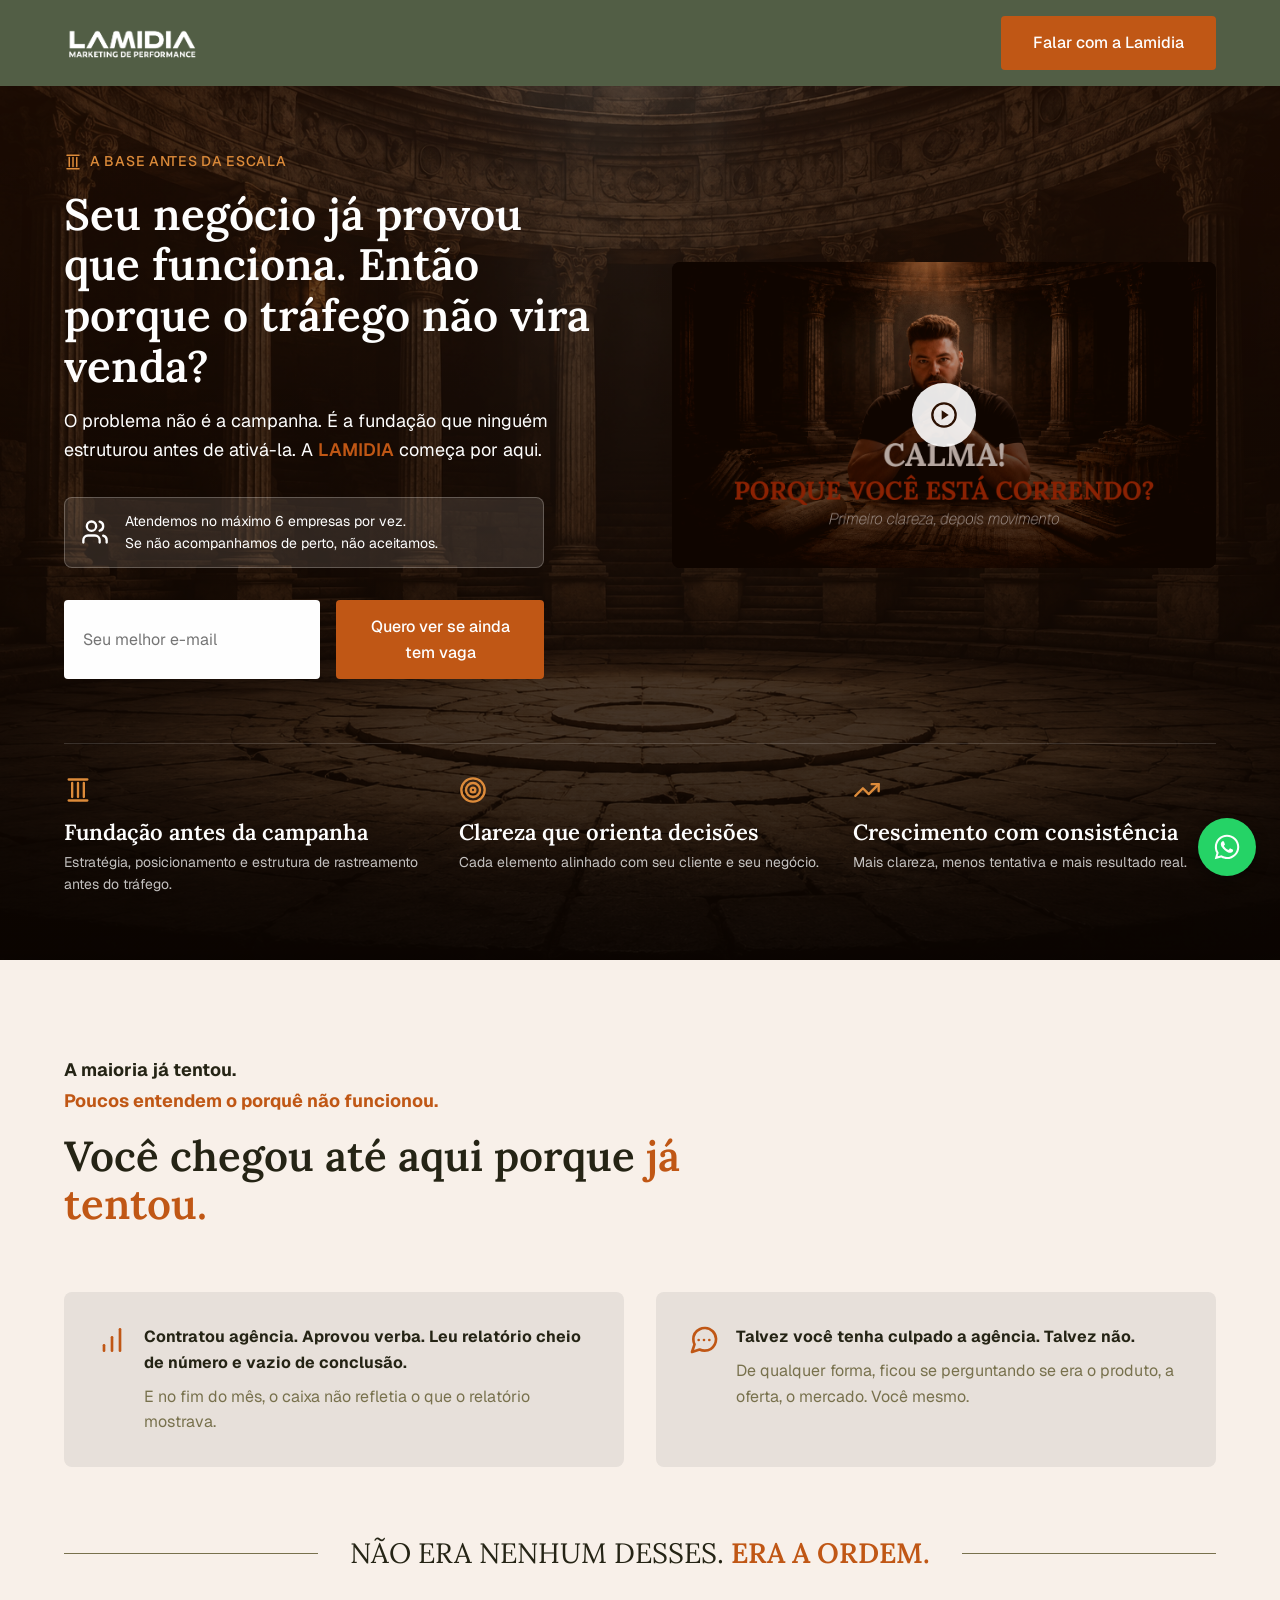
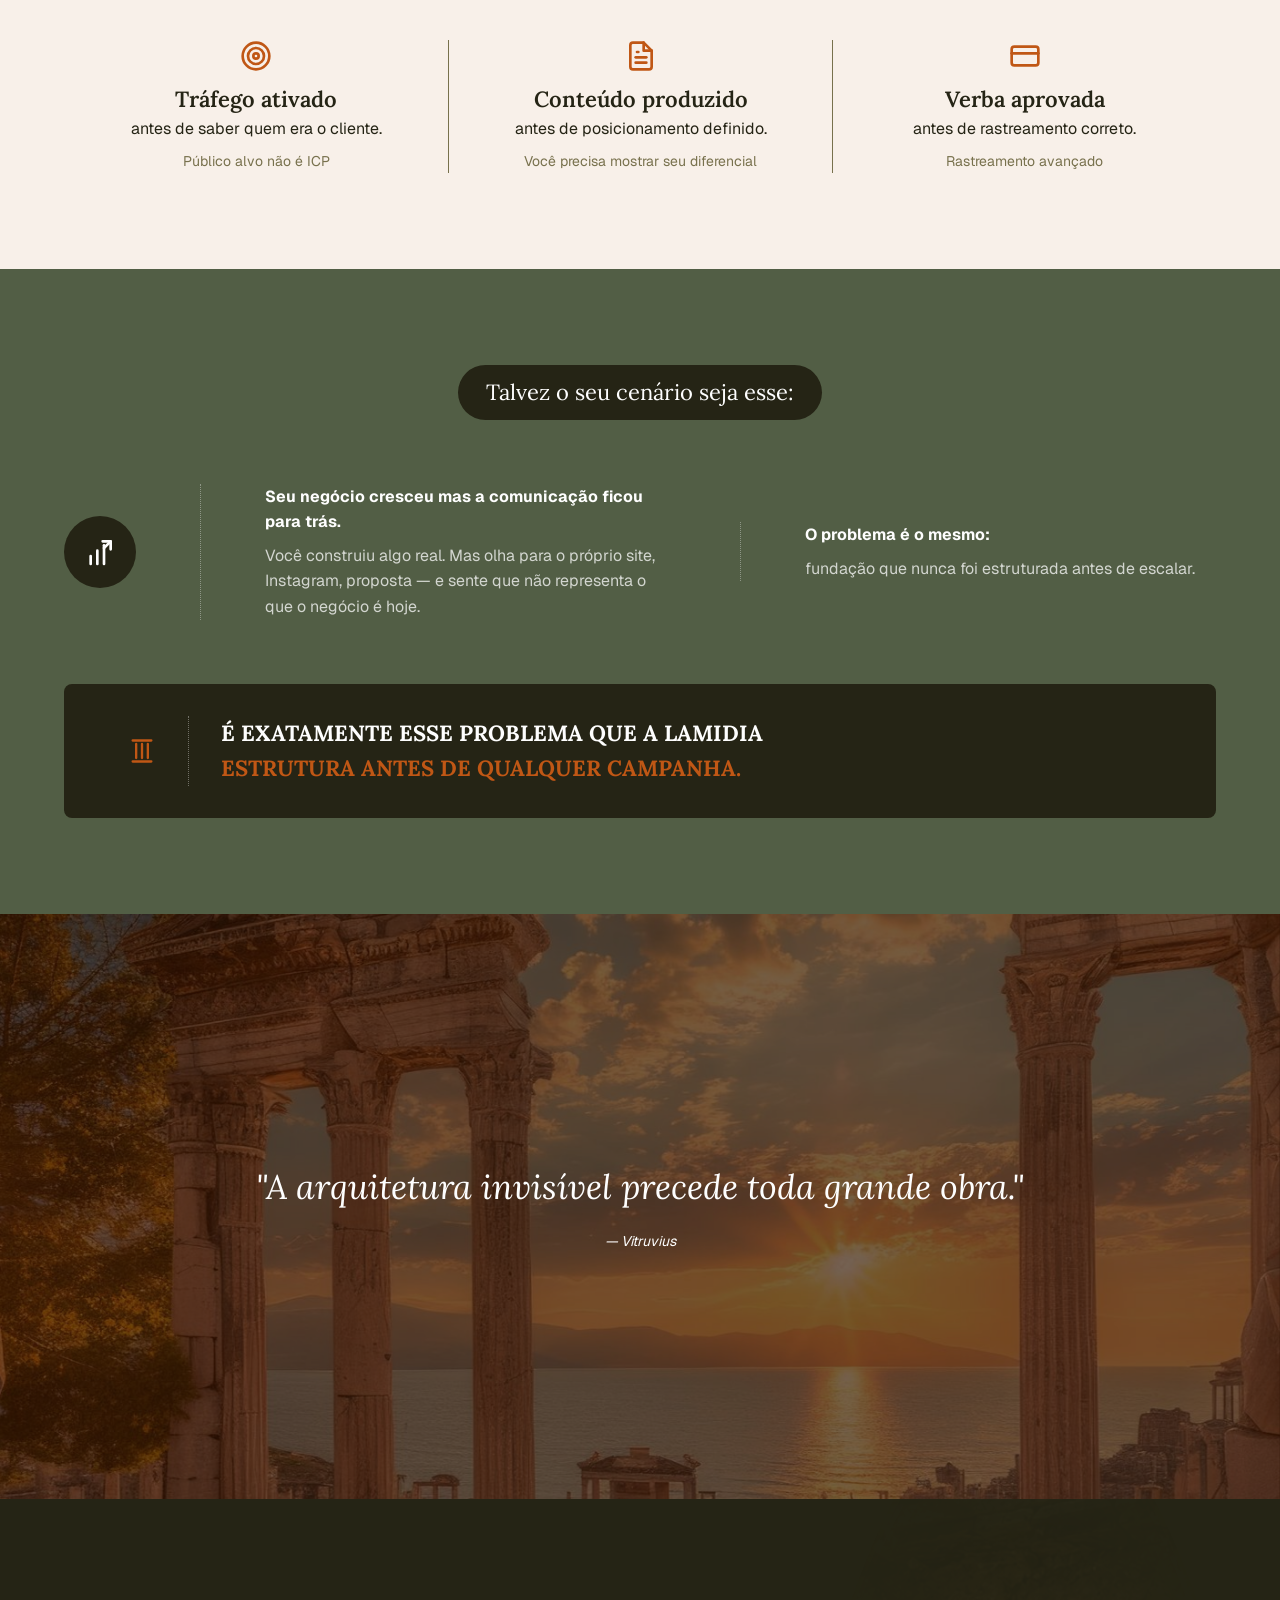
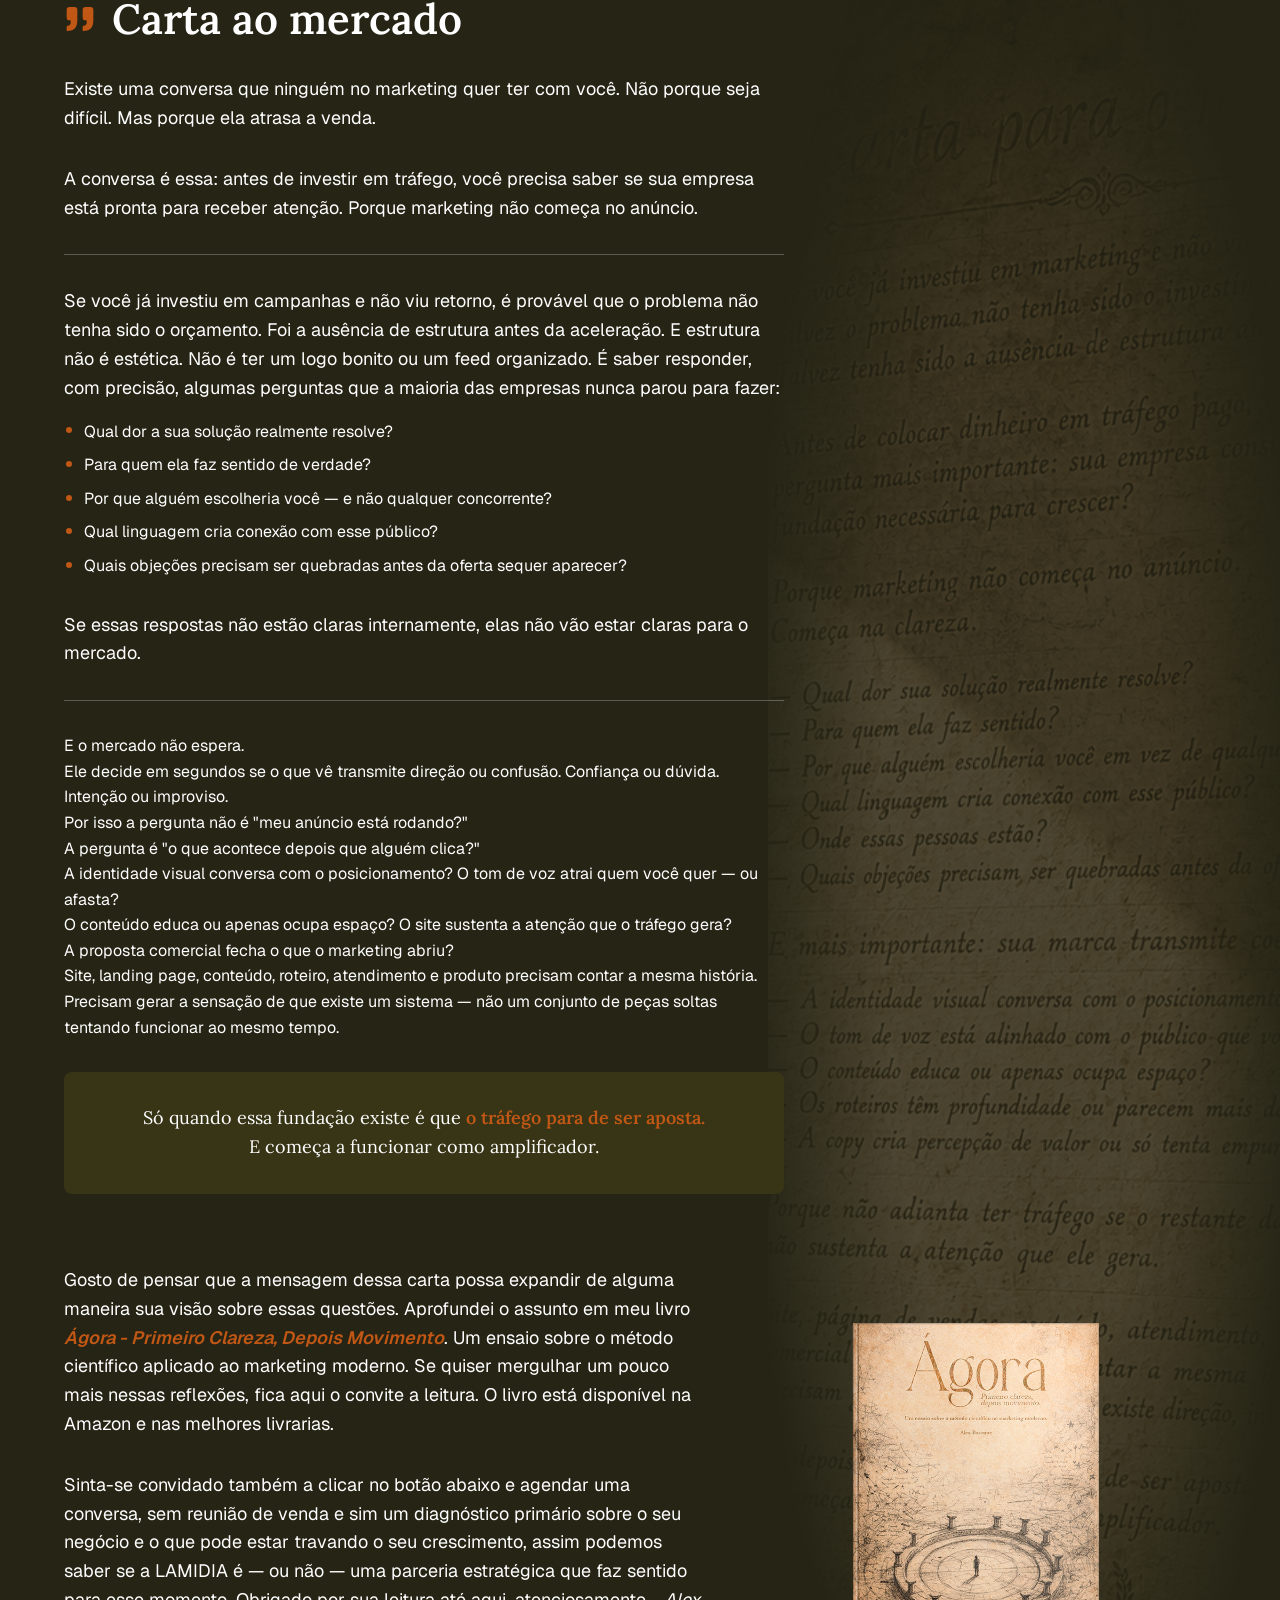
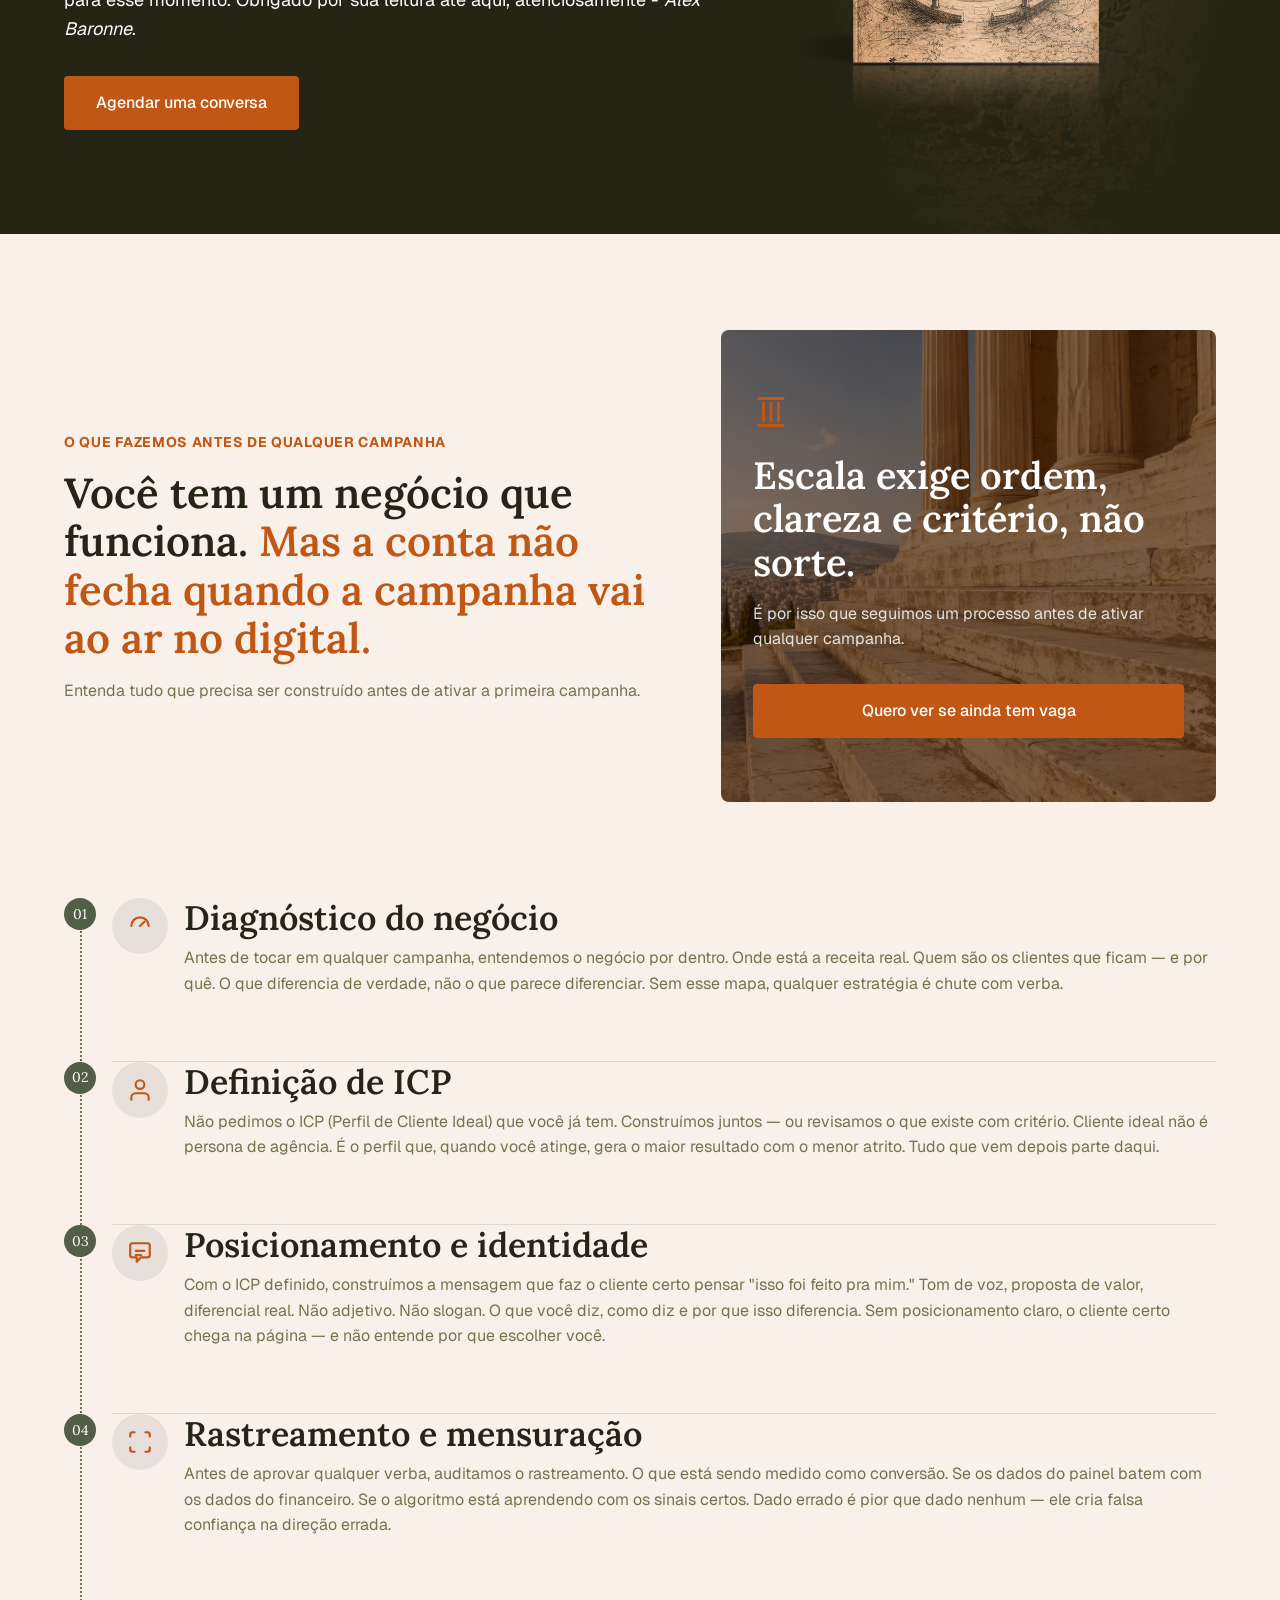
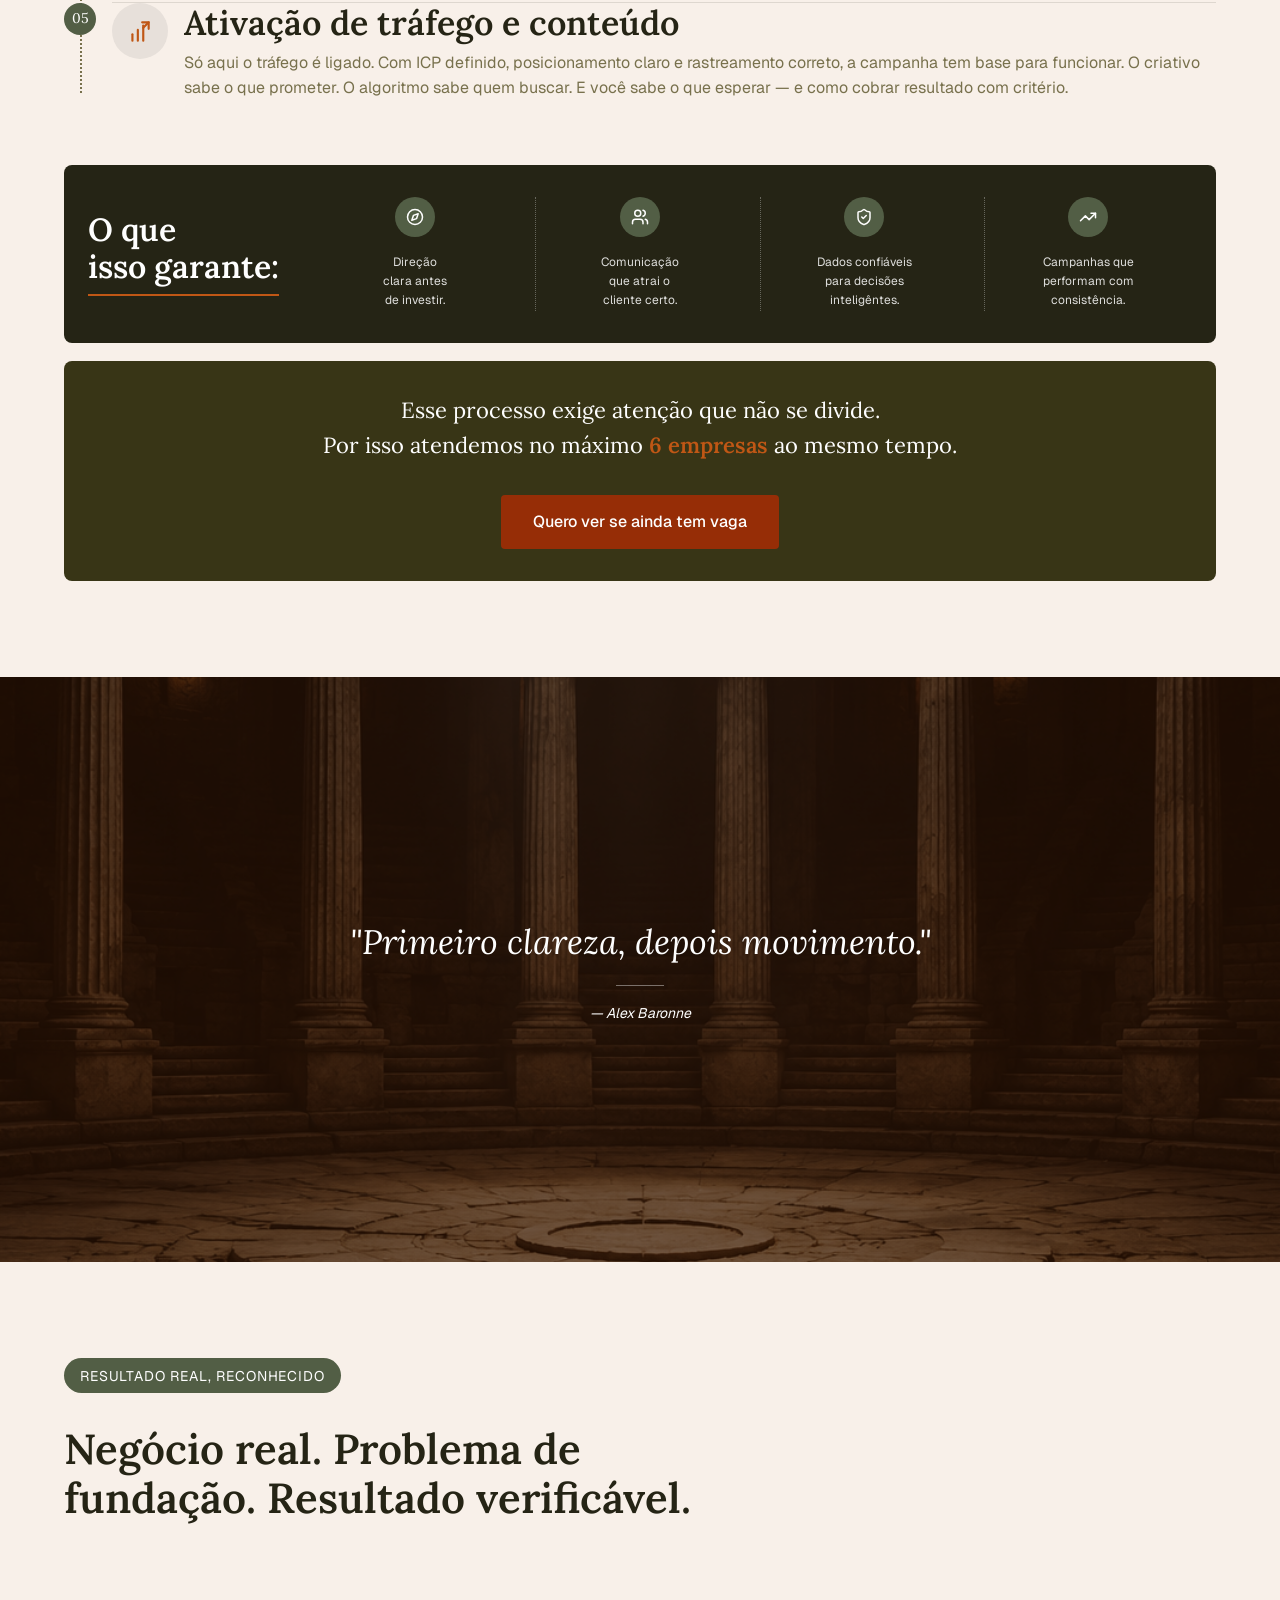
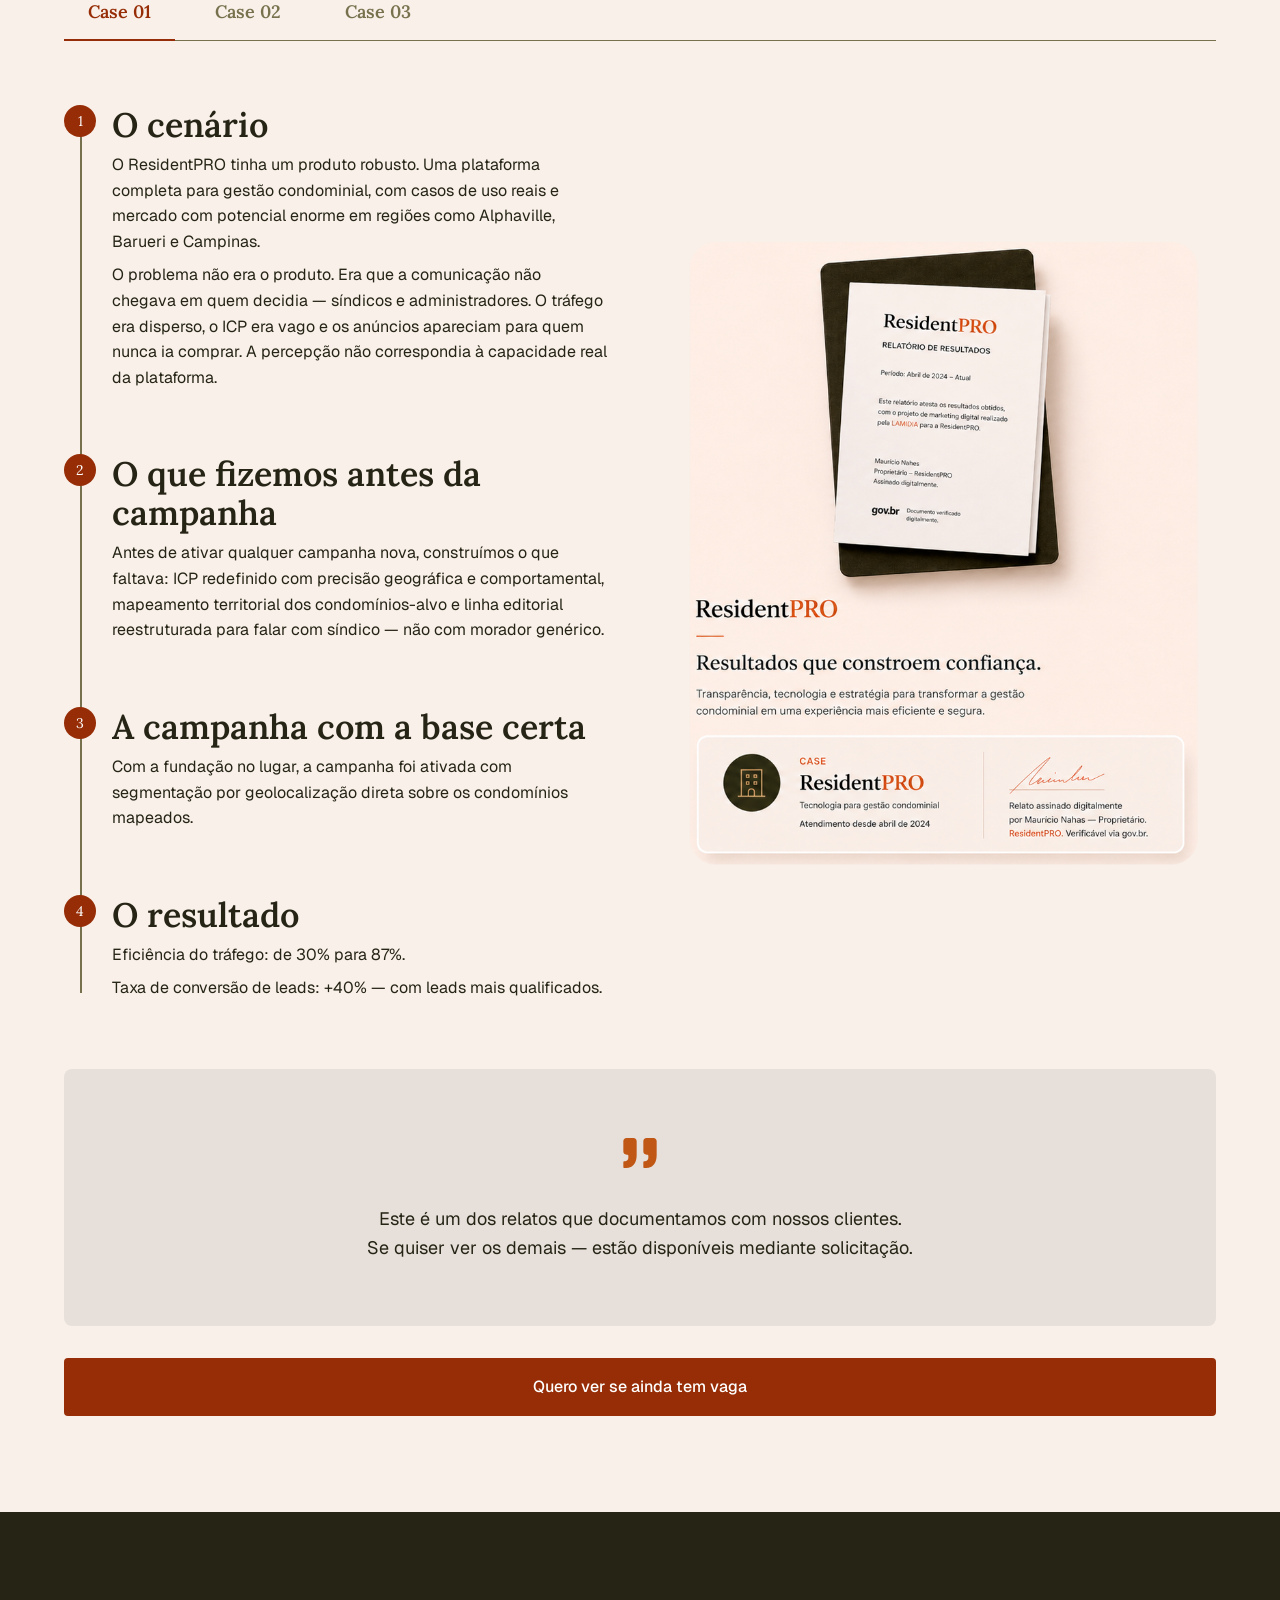
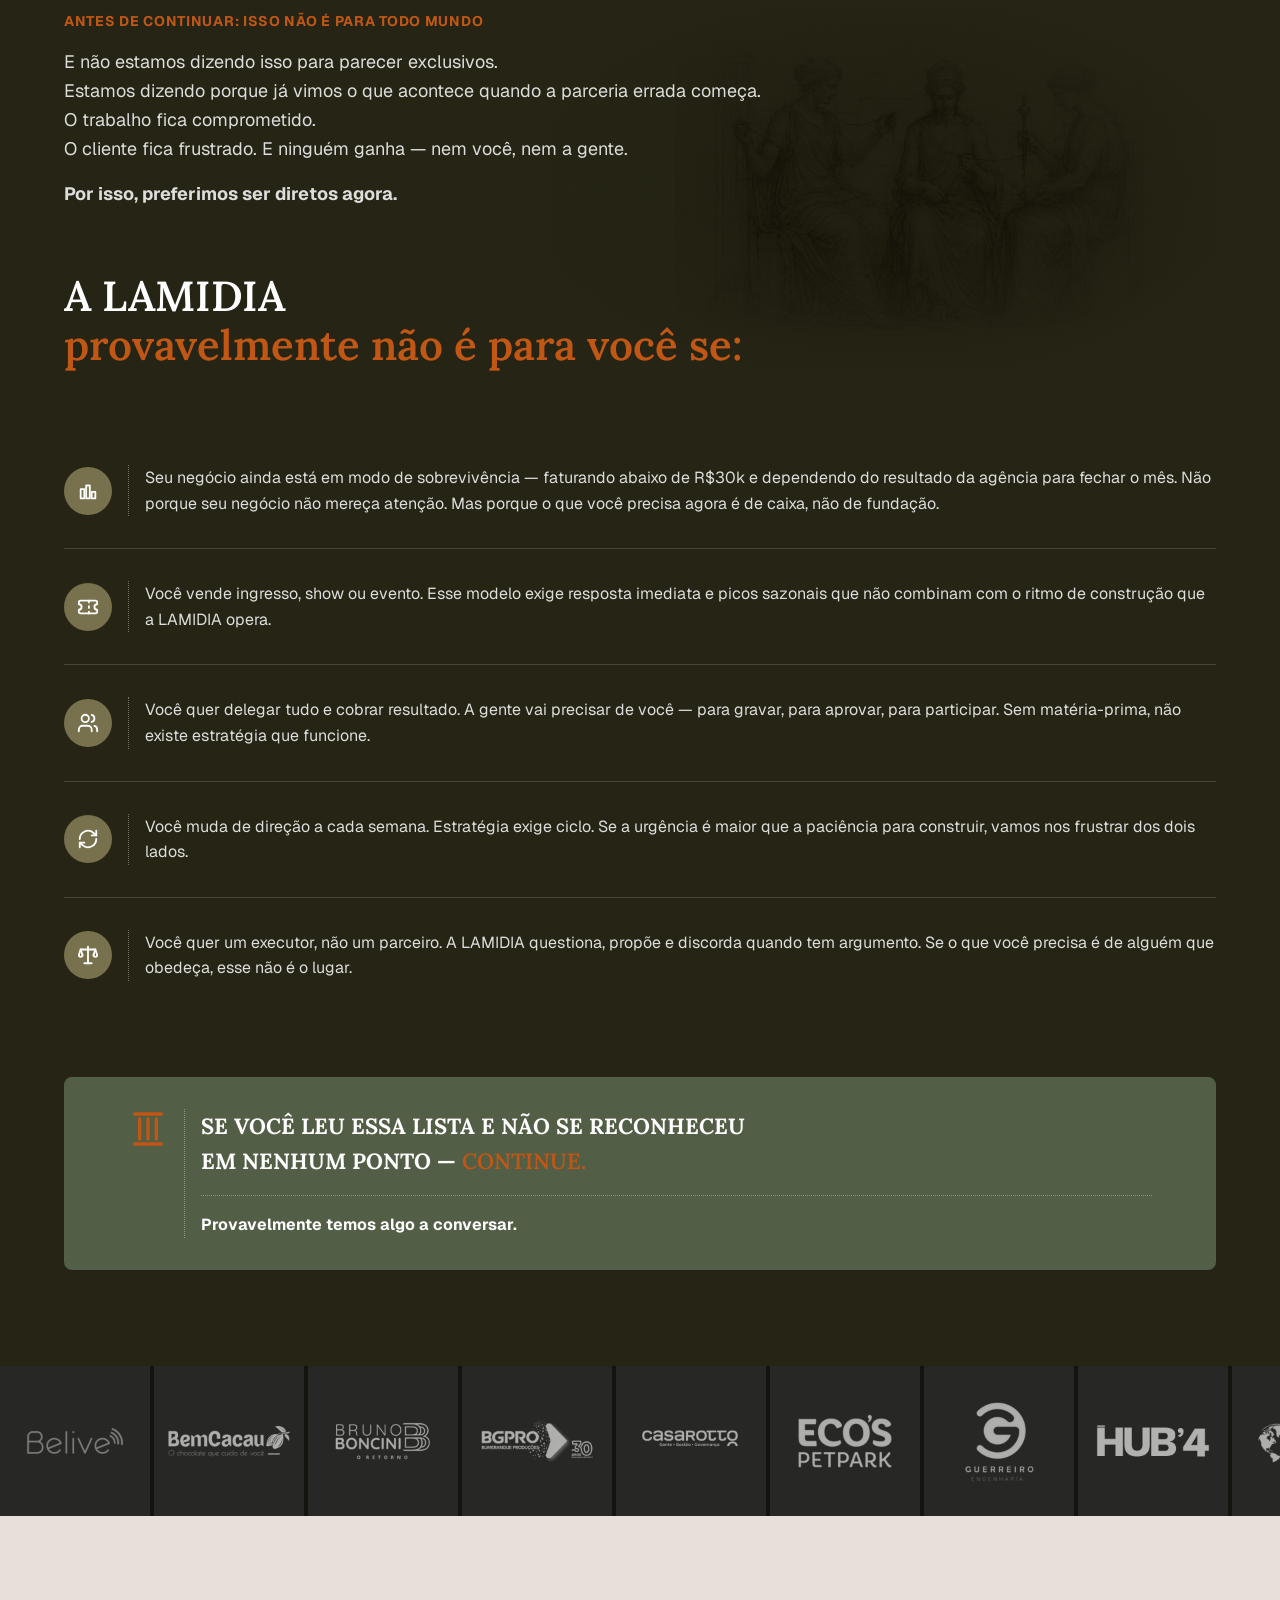
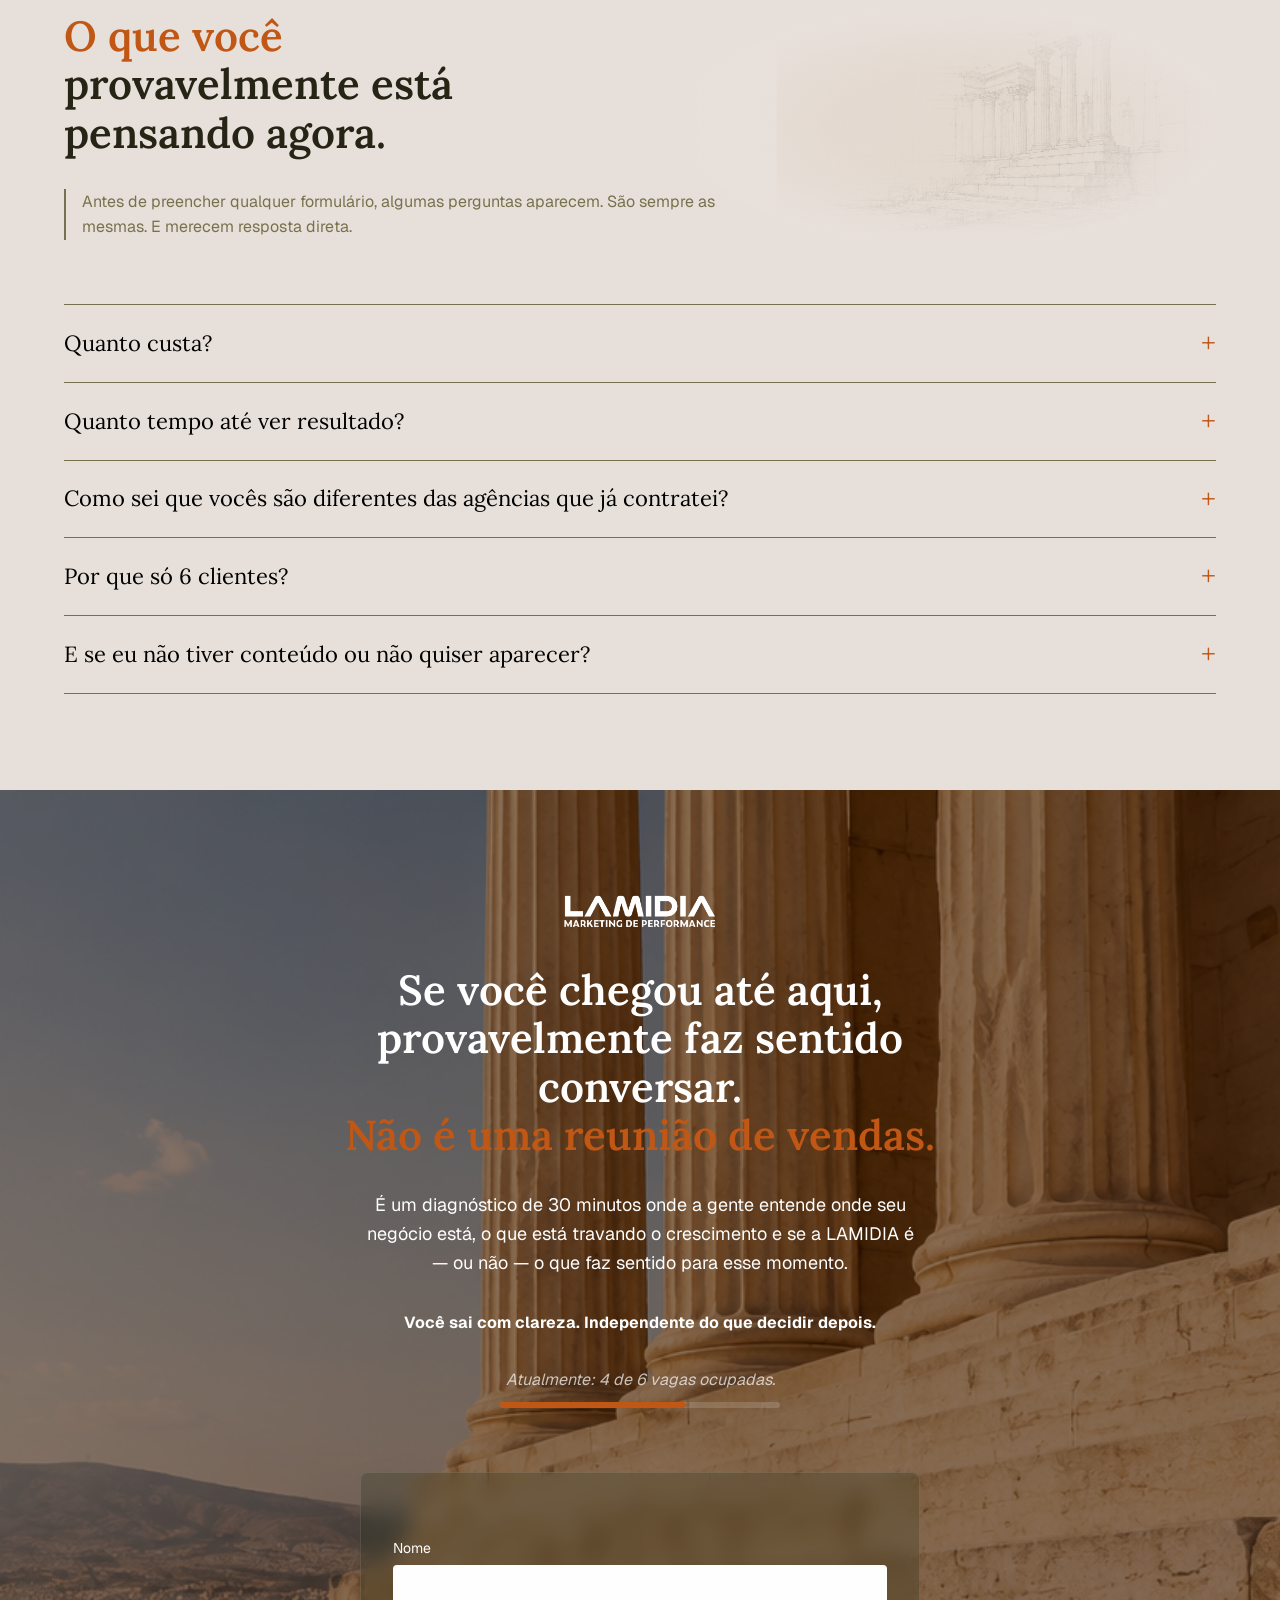
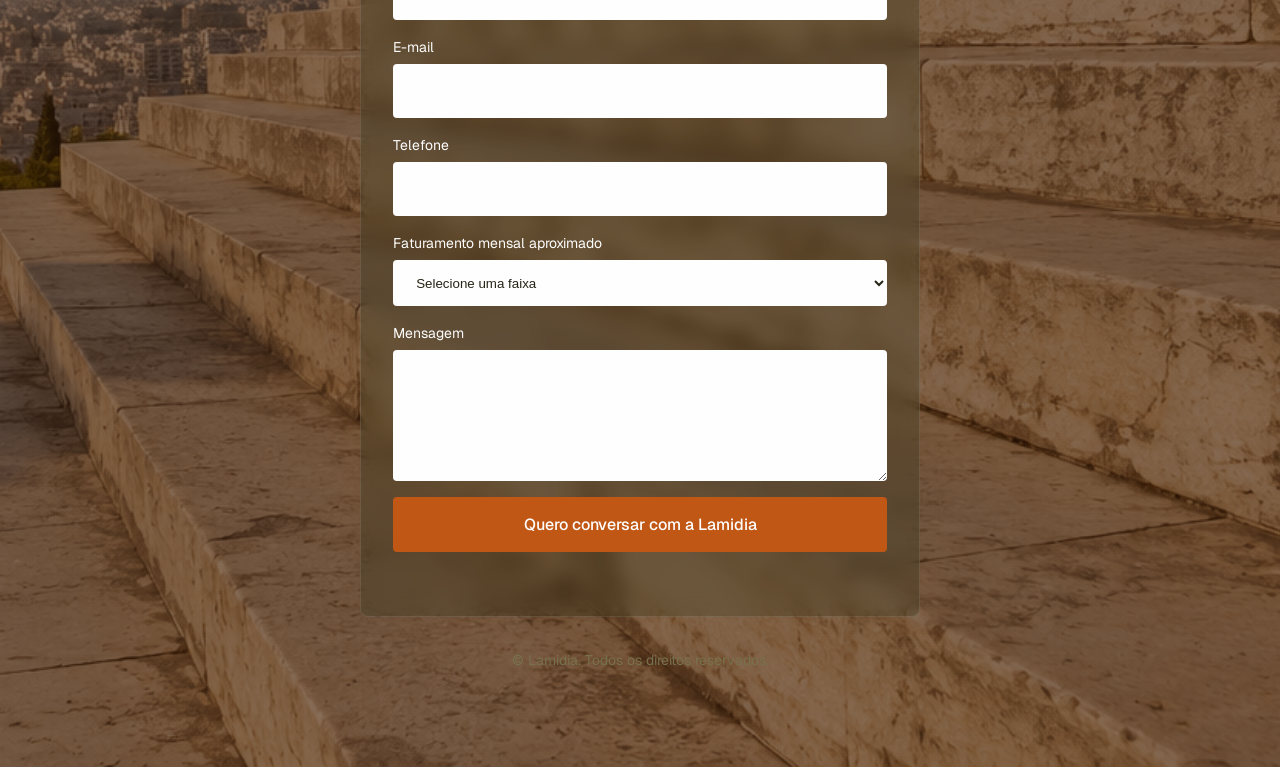
==== index.html @ 79b201eb "Versão inicial da landing page Estratégia LAMIDIA Co-Authored-By: Claude Sonnet 5 <noreply@anthropic" ====
<!doctype html>
<html lang="pt-BR">
<head>
  <meta charset="UTF-8">
  <meta name="viewport" content="width=device-width, initial-scale=1.0">
  <title>Lamidia</title>
  <meta name="description" content="">
  <link rel="preconnect" href="https://fonts.googleapis.com">
  <link rel="preconnect" href="https://fonts.gstatic.com" crossorigin>
  <link href="https://fonts.googleapis.com/css2?family=Lora:ital,wght@0,400;0,500;0,600;0,700;1,400&family=Geist:wght@300;400;500&display=swap" rel="stylesheet">
  <link rel="stylesheet" href="style.css?v=2026-07-08-1">
</head>
<body>

  <header class="site-header">
    <div class="container site-header__inner">
      <a href="#" class="site-header__logo">
        <img src="assets/img/Logotipo_lamidia/logo-lamidia-branco.png" alt="Lamidia">
      </a>
      <a href="#contato" class="btn btn--cta">Falar com a Lamidia</a>
    </div>
  </header>

  <main>

    <!-- 1. Hero -->
    <section id="hero" class="section hero">
      <div class="container">

        <div class="hero__grid">

          <div class="hero__content">
            <span class="hero__eyebrow">
              <svg class="icon" viewBox="0 0 24 24" fill="none" stroke="currentColor" stroke-width="2" stroke-linecap="round" stroke-linejoin="round" aria-hidden="true">
                <line x1="4" y1="3" x2="20" y2="3"/>
                <line x1="4" y1="21" x2="20" y2="21"/>
                <line x1="7" y1="6" x2="7" y2="18"/>
                <line x1="12" y1="6" x2="12" y2="18"/>
                <line x1="17" y1="6" x2="17" y2="18"/>
              </svg>
              A base antes da escala
            </span>

            <h1 class="hero__headline">Seu negócio já provou que funciona. Então porque o tráfego não vira venda?</h1>

            <p class="hero__lead p1">O problema não é a campanha. É a fundação que ninguém estruturou antes de ativá-la. A <span class="text-accent">LAMIDIA</span> começa por aqui.</p>

            <div class="hero__scarcity">
              <svg class="icon" viewBox="0 0 24 24" fill="none" stroke="currentColor" stroke-width="2" stroke-linecap="round" stroke-linejoin="round" aria-hidden="true">
                <path d="M16 21v-2a4 4 0 0 0-4-4H6a4 4 0 0 0-4 4v2"/>
                <circle cx="9" cy="7" r="4"/>
                <path d="M22 21v-2a4 4 0 0 0-3-3.87"/>
                <path d="M16 3.13a4 4 0 0 1 0 7.75"/>
              </svg>
              <p class="p3">
                Atendemos no máximo 6 empresas por vez.<br>
                Se não acompanhamos de perto, não aceitamos.
              </p>
            </div>

            <form class="hero__form" action="#" method="post">
              <!-- TODO: destino do formulário a definir -->
              <input type="email" class="hero__input" placeholder="Seu melhor e-mail" required>
              <button type="submit" class="btn btn--cta">Quero ver se ainda tem vaga</button>
            </form>
          </div>

          <div class="hero__media">
            <div class="hero__video">
              <!-- TODO: substituir por embed real (YouTube/Vimeo/mp4) quando o vídeo estiver disponível -->
              <img src="assets/img/thumb-calma-youtube.png" alt="Calma!" class="hero__video-thumb">
              <span class="hero__video-overlay"></span>
              <button class="hero__video-play" type="button" aria-label="Reproduzir vídeo">
                <svg viewBox="0 0 24 24" fill="none" stroke="currentColor" stroke-width="2" stroke-linecap="round" stroke-linejoin="round" aria-hidden="true">
                  <circle cx="12" cy="12" r="10"/>
                  <polygon points="10 8 16 12 10 16 10 8" fill="currentColor" stroke="none"/>
                </svg>
              </button>
            </div>
          </div>

        </div>

        <div class="hero__features">
          <div class="hero__feature">
            <svg class="icon" viewBox="0 0 24 24" fill="none" stroke="currentColor" stroke-width="2" stroke-linecap="round" stroke-linejoin="round" aria-hidden="true">
              <line x1="4" y1="3" x2="20" y2="3"/>
              <line x1="4" y1="21" x2="20" y2="21"/>
              <line x1="7" y1="6" x2="7" y2="18"/>
              <line x1="12" y1="6" x2="12" y2="18"/>
              <line x1="17" y1="6" x2="17" y2="18"/>
            </svg>
            <h6>Fundação antes da campanha</h6>
            <p class="p3">Estratégia, posicionamento e estrutura de rastreamento antes do tráfego.</p>
          </div>
          <div class="hero__feature">
            <svg class="icon" viewBox="0 0 24 24" fill="none" stroke="currentColor" stroke-width="2" stroke-linecap="round" stroke-linejoin="round" aria-hidden="true">
              <circle cx="12" cy="12" r="10"/>
              <circle cx="12" cy="12" r="6"/>
              <circle cx="12" cy="12" r="2"/>
            </svg>
            <h6>Clareza que orienta decisões</h6>
            <p class="p3">Cada elemento alinhado com seu cliente e seu negócio.</p>
          </div>
          <div class="hero__feature">
            <svg class="icon" viewBox="0 0 24 24" fill="none" stroke="currentColor" stroke-width="2" stroke-linecap="round" stroke-linejoin="round" aria-hidden="true">
              <polyline points="22 7 13.5 15.5 8.5 10.5 2 17"/>
              <polyline points="16 7 22 7 22 13"/>
            </svg>
            <h6>Crescimento com consistência</h6>
            <p class="p3">Mais clareza, menos tentativa e mais resultado real.</p>
          </div>
        </div>

      </div>
    </section>

    <!-- 2. Diagnóstico -->
    <section id="diagnostico" class="section diagnostico">
      <div class="container">

        <div class="diagnostico__eyebrow">
          <span class="diagnostico__eyebrow-line diagnostico__eyebrow-line--dark">A maioria já tentou.</span>
          <span class="diagnostico__eyebrow-line diagnostico__eyebrow-line--accent">Poucos entendem o porquê não funcionou.</span>
        </div>

        <h2 class="diagnostico__headline">Você chegou até aqui porque <span class="text-accent">já tentou.</span></h2>

        <div class="diagnostico__cards">
          <div class="diagnostico__card">
            <svg class="icon diagnostico__card-icon" viewBox="0 0 24 24" fill="none" stroke="currentColor" stroke-width="2" stroke-linecap="round" stroke-linejoin="round" aria-hidden="true">
              <line x1="6" y1="20" x2="6" y2="16"/>
              <line x1="12" y1="20" x2="12" y2="10"/>
              <line x1="18" y1="20" x2="18" y2="4"/>
            </svg>
            <div>
              <p class="diagnostico__card-title">Contratou agência. Aprovou verba. Leu relatório cheio de número e vazio de conclusão.</p>
              <p class="diagnostico__card-text">E no fim do mês, o caixa não refletia o que o relatório mostrava.</p>
            </div>
          </div>

          <div class="diagnostico__card">
            <svg class="icon diagnostico__card-icon" viewBox="0 0 24 24" fill="none" stroke="currentColor" stroke-width="2" stroke-linecap="round" stroke-linejoin="round" aria-hidden="true">
              <path d="M21 11.5a8.38 8.38 0 0 1-.9 3.8 8.5 8.5 0 0 1-7.6 4.7 8.38 8.38 0 0 1-3.8-.9L3 21l1.9-5.7a8.38 8.38 0 0 1-.9-3.8 8.5 8.5 0 0 1 4.7-7.6 8.38 8.38 0 0 1 3.8-.9h.5a8.48 8.48 0 0 1 8 8v.5z"/>
              <circle cx="8" cy="12" r="1" fill="currentColor" stroke="none"/>
              <circle cx="12" cy="12" r="1" fill="currentColor" stroke="none"/>
              <circle cx="16" cy="12" r="1" fill="currentColor" stroke="none"/>
            </svg>
            <div>
              <p class="diagnostico__card-title">Talvez você tenha culpado a agência. Talvez não.</p>
              <p class="diagnostico__card-text">De qualquer forma, ficou se perguntando se era o produto, a oferta, o mercado. Você mesmo.</p>
            </div>
          </div>
        </div>

        <div class="diagnostico__highlight">
          <span class="diagnostico__highlight-line"></span>
          <p class="diagnostico__highlight-text">
            <span>NÃO ERA NENHUM DESSES.</span>
            <span class="text-accent">ERA A ORDEM.</span>
          </p>
          <span class="diagnostico__highlight-line"></span>
        </div>

        <div class="diagnostico__features">
          <div class="diagnostico__feature">
            <svg class="icon" viewBox="0 0 24 24" fill="none" stroke="currentColor" stroke-width="2" stroke-linecap="round" stroke-linejoin="round" aria-hidden="true">
              <circle cx="12" cy="12" r="10"/>
              <circle cx="12" cy="12" r="6"/>
              <circle cx="12" cy="12" r="2"/>
            </svg>
            <h6>Tráfego ativado</h6>
            <p>antes de saber quem era o cliente.</p>
            <span class="diagnostico__feature-sub">Público alvo não é ICP</span>
          </div>
          <div class="diagnostico__feature">
            <svg class="icon" viewBox="0 0 24 24" fill="none" stroke="currentColor" stroke-width="2" stroke-linecap="round" stroke-linejoin="round" aria-hidden="true">
              <path d="M14 2H6a2 2 0 0 0-2 2v16a2 2 0 0 0 2 2h12a2 2 0 0 0 2-2V8z"/>
              <polyline points="14 2 14 8 20 8"/>
              <line x1="8" y1="13" x2="16" y2="13"/>
              <line x1="8" y1="17" x2="16" y2="17"/>
              <line x1="10" y1="9" x2="9" y2="9"/>
            </svg>
            <h6>Conteúdo produzido</h6>
            <p>antes de posicionamento definido.</p>
            <span class="diagnostico__feature-sub">Você precisa mostrar seu diferencial</span>
          </div>
          <div class="diagnostico__feature">
            <svg class="icon" viewBox="0 0 24 24" fill="none" stroke="currentColor" stroke-width="2" stroke-linecap="round" stroke-linejoin="round" aria-hidden="true">
              <rect x="2" y="5" width="20" height="14" rx="2"/>
              <line x1="2" y1="10" x2="22" y2="10"/>
            </svg>
            <h6>Verba aprovada</h6>
            <p>antes de rastreamento correto.</p>
            <span class="diagnostico__feature-sub">Rastreamento avançado</span>
          </div>
        </div>

      </div>
    </section>

    <!-- 3. Transição -->
    <section id="transicao" class="section transicao">
      <div class="container">

        <div class="transicao__badge">
          <p>Talvez o seu cenário seja esse:</p>
        </div>

        <div class="transicao__grid">
          <div class="transicao__icon">
            <svg class="icon" viewBox="0 0 24 24" fill="none" stroke="currentColor" stroke-width="2" stroke-linecap="round" stroke-linejoin="round" aria-hidden="true">
              <line x1="5" y1="21" x2="5" y2="15"/>
              <line x1="10" y1="21" x2="10" y2="11"/>
              <line x1="15" y1="21" x2="15" y2="7"/>
              <polyline points="14 4 20 4 20 10"/>
              <line x1="20" y1="4" x2="15" y2="9"/>
            </svg>
          </div>

          <div class="transicao__col">
            <p class="transicao__col-title">Seu negócio cresceu mas a comunicação ficou para trás.</p>
            <p class="transicao__col-text">Você construiu algo real. Mas olha para o próprio site, Instagram, proposta — e sente que não representa o que o negócio é hoje.</p>
          </div>

          <div class="transicao__col">
            <p class="transicao__col-title">O problema é o mesmo:</p>
            <p class="transicao__col-text">fundação que nunca foi estruturada antes de escalar.</p>
          </div>
        </div>

        <div class="transicao__banner">
          <svg class="icon transicao__banner-icon" viewBox="0 0 24 24" fill="none" stroke="currentColor" stroke-width="2" stroke-linecap="round" stroke-linejoin="round" aria-hidden="true">
            <line x1="4" y1="3" x2="20" y2="3"/>
            <line x1="4" y1="21" x2="20" y2="21"/>
            <line x1="7" y1="6" x2="7" y2="18"/>
            <line x1="12" y1="6" x2="12" y2="18"/>
            <line x1="17" y1="6" x2="17" y2="18"/>
          </svg>
          <span class="transicao__banner-divider"></span>
          <p class="transicao__banner-text">
            <span>É EXATAMENTE ESSE PROBLEMA QUE A LAMIDIA</span>
            <span class="text-accent">ESTRUTURA ANTES DE QUALQUER CAMPANHA.</span>
          </p>
        </div>

      </div>
    </section>

    <!-- 4. Citação -->
    <section id="citacao-1" class="section citacao citacao--parallax" data-parallax>
      <div class="citacao__parallax-bg" data-parallax-bg></div>
      <div class="citacao__overlay"></div>
      <div class="container">
        <p class="citacao__text">"A arquitetura invisível precede toda grande obra."</p>
        <p class="citacao__attribution">— Vitruvius</p>
      </div>
    </section>

    <!-- 5. Carta ao mercado -->
    <section id="carta-mercado" class="section carta">
      <div class="container">

        <div class="carta__intro">

          <div class="carta__title-row">
            <svg class="carta__quote-icon" viewBox="0 0 24 24" fill="currentColor" aria-hidden="true">
              <path d="M3 21c3 0 7-1 7-8V5c0-1.25-.756-2.017-2-2H4c-1.25 0-2 .75-2 1.972V11c0 1.25.75 2 2 2 1 0 1 0 1 1v1c0 1-1 2-2 2s-1 .008-1 1.031V20c0 1 0 1 1 1z"/>
              <path d="M15 21c3 0 7-1 7-8V5c0-1.25-.757-2.017-2-2h-4c-1.25 0-2 .75-2 1.972V11c0 1.25.75 2 2 2 1 0 1 0 1 1v1c0 1-1 2-2 2s-1 .008-1 1.031V20c0 1 0 1 1 1z"/>
            </svg>
            <h2>Carta ao mercado</h2>
          </div>

          <p class="p1">Existe uma conversa que ninguém no marketing quer ter com você. Não porque seja difícil. Mas porque ela atrasa a venda.</p>

          <p class="p1">A conversa é essa: antes de investir em tráfego, você precisa saber se sua empresa está pronta para receber atenção. Porque marketing não começa no anúncio.</p>

          <hr class="carta__divider">

          <p class="p1">Se você já investiu em campanhas e não viu retorno, é provável que o problema não tenha sido o orçamento. Foi a ausência de estrutura antes da aceleração. E estrutura não é estética. Não é ter um logo bonito ou um feed organizado. É saber responder, com precisão, algumas perguntas que a maioria das empresas nunca parou para fazer:</p>

          <ul class="carta__list">
            <li>Qual dor a sua solução realmente resolve?</li>
            <li>Para quem ela faz sentido de verdade?</li>
            <li>Por que alguém escolheria você — e não qualquer concorrente?</li>
            <li>Qual linguagem cria conexão com esse público?</li>
            <li>Quais objeções precisam ser quebradas antes da oferta sequer aparecer?</li>
          </ul>

          <p class="p1">Se essas respostas não estão claras internamente, elas não vão estar claras para o mercado.</p>

          <hr class="carta__divider">

          <div class="carta__cadence">
            <p>E o mercado não espera.</p>
            <p>Ele decide em segundos se o que vê transmite direção ou confusão. Confiança ou dúvida. Intenção ou improviso.</p>
            <p>Por isso a pergunta não é "meu anúncio está rodando?"</p>
            <p>A pergunta é "o que acontece depois que alguém clica?"</p>
            <p>A identidade visual conversa com o posicionamento? O tom de voz atrai quem você quer — ou afasta?</p>
            <p>O conteúdo educa ou apenas ocupa espaço? O site sustenta a atenção que o tráfego gera?</p>
            <p>A proposta comercial fecha o que o marketing abriu?</p>
            <p>Site, landing page, conteúdo, roteiro, atendimento e produto precisam contar a mesma história.</p>
            <p>Precisam gerar a sensação de que existe um sistema — não um conjunto de peças soltas tentando funcionar ao mesmo tempo.</p>
          </div>

          <div class="carta__highlight">
            <p>Só quando essa fundação existe é que <span class="text-accent">o tráfego para de ser aposta.</span><br>E começa a funcionar como amplificador.</p>
          </div>

        </div>

        <div class="carta__final-grid">
          <div class="carta__final-text">
            <p class="p1">Gosto de pensar que a mensagem dessa carta possa expandir de alguma maneira sua visão sobre essas questões. Aprofundei o assunto em meu livro <em class="text-accent">Ágora - Primeiro Clareza, Depois Movimento</em>. Um ensaio sobre o método científico aplicado ao marketing moderno. Se quiser mergulhar um pouco mais nessas reflexões, fica aqui o convite a leitura. O livro está disponível na Amazon e nas melhores livrarias.</p>

            <p class="p1">Sinta-se convidado também a clicar no botão abaixo e agendar uma conversa, sem reunião de venda e sim um diagnóstico primário sobre o seu negócio e o que pode estar travando o seu crescimento, assim podemos saber se a LAMIDIA é — ou não — uma parceria estratégica que faz sentido para esse momento. Obrigado por sua leitura até aqui, atenciosamente - <em>Alex Baronne</em>.</p>

            <div class="carta__cta">
              <a href="#contato" class="btn btn--cta">Agendar uma conversa</a>
            </div>
          </div>
          <div class="carta__book">
            <img src="assets/img/mockup-agora.png" alt="Capa do livro Ágora - Primeiro Clareza, Depois Movimento, de Alex Baronne">
          </div>
        </div>

      </div>
    </section>

    <!-- 6. Processo em 5 etapas -->
    <section id="processo" class="section processo">
      <div class="container">

        <div class="processo__intro">
          <div class="processo__intro-text">
            <span class="processo__badge">O que fazemos antes de qualquer campanha</span>
            <h2 class="processo__headline">Você tem um negócio que funciona. <span class="text-accent">Mas a conta não fecha quando a campanha vai ao ar no digital.</span></h2>
            <p class="processo__subtext">Entenda tudo que precisa ser construído antes de ativar a primeira campanha.</p>
          </div>

          <div class="processo__card">
            <svg class="icon processo__card-icon" viewBox="0 0 24 24" fill="none" stroke="currentColor" stroke-width="2" stroke-linecap="round" stroke-linejoin="round" aria-hidden="true">
              <line x1="4" y1="3" x2="20" y2="3"/>
              <line x1="4" y1="21" x2="20" y2="21"/>
              <line x1="7" y1="6" x2="7" y2="18"/>
              <line x1="12" y1="6" x2="12" y2="18"/>
              <line x1="17" y1="6" x2="17" y2="18"/>
            </svg>
            <h3 class="processo__card-title">Escala exige ordem, clareza e critério, não sorte.</h3>
            <p class="processo__card-text">É por isso que seguimos um processo antes de ativar qualquer campanha.</p>
            <a href="#contato" class="btn btn--cta">Quero ver se ainda tem vaga</a>
          </div>
        </div>

        <div class="processo__steps">
          <div class="processo__step">
            <span class="processo__step-number">01</span>
            <div class="processo__step-body">
              <div class="processo__step-icon">
                <svg viewBox="0 0 24 24" fill="none" stroke="currentColor" stroke-width="2" stroke-linecap="round" stroke-linejoin="round" aria-hidden="true">
                  <path d="M20 12a8 8 0 1 0-16 0"/>
                  <path d="M12 12 16 8"/>
                </svg>
              </div>
              <div class="processo__step-content">
                <h4 class="processo__step-title">Diagnóstico do negócio</h4>
                <p class="processo__step-text">Antes de tocar em qualquer campanha, entendemos o negócio por dentro. Onde está a receita real. Quem são os clientes que ficam — e por quê. O que diferencia de verdade, não o que parece diferenciar. Sem esse mapa, qualquer estratégia é chute com verba.</p>
              </div>
            </div>
          </div>

          <div class="processo__step">
            <span class="processo__step-number">02</span>
            <div class="processo__step-body">
              <div class="processo__step-icon">
                <svg viewBox="0 0 24 24" fill="none" stroke="currentColor" stroke-width="2" stroke-linecap="round" stroke-linejoin="round" aria-hidden="true">
                  <path d="M20 21v-2a4 4 0 0 0-4-4H8a4 4 0 0 0-4 4v2"/>
                  <circle cx="12" cy="7" r="4"/>
                </svg>
              </div>
              <div class="processo__step-content">
                <h4 class="processo__step-title">Definição de ICP</h4>
                <p class="processo__step-text">Não pedimos o ICP (Perfil de Cliente Ideal) que você já tem. Construímos juntos — ou revisamos o que existe com critério. Cliente ideal não é persona de agência. É o perfil que, quando você atinge, gera o maior resultado com o menor atrito. Tudo que vem depois parte daqui.</p>
              </div>
            </div>
          </div>

          <div class="processo__step">
            <span class="processo__step-number">03</span>
            <div class="processo__step-body">
              <div class="processo__step-icon">
                <svg viewBox="0 0 24 24" fill="none" stroke="currentColor" stroke-width="2" stroke-linecap="round" stroke-linejoin="round" aria-hidden="true">
                  <path d="M3 5a2 2 0 0 1 2-2h14a2 2 0 0 1 2 2v9a2 2 0 0 1-2 2h-6l-4 4v-4H5a2 2 0 0 1-2-2z"/>
                  <path d="M8 10h8"/>
                  <path d="M8 14h5"/>
                </svg>
              </div>
              <div class="processo__step-content">
                <h4 class="processo__step-title">Posicionamento e identidade</h4>
                <p class="processo__step-text">Com o ICP definido, construímos a mensagem que faz o cliente certo pensar "isso foi feito pra mim." Tom de voz, proposta de valor, diferencial real. Não adjetivo. Não slogan. O que você diz, como diz e por que isso diferencia. Sem posicionamento claro, o cliente certo chega na página — e não entende por que escolher você.</p>
              </div>
            </div>
          </div>

          <div class="processo__step">
            <span class="processo__step-number">04</span>
            <div class="processo__step-body">
              <div class="processo__step-icon">
                <svg viewBox="0 0 24 24" fill="none" stroke="currentColor" stroke-width="2" stroke-linecap="round" stroke-linejoin="round" aria-hidden="true">
                  <path d="M3 7V5a2 2 0 0 1 2-2h2"/>
                  <path d="M17 3h2a2 2 0 0 1 2 2v2"/>
                  <path d="M21 17v2a2 2 0 0 1-2 2h-2"/>
                  <path d="M7 21H5a2 2 0 0 1-2-2v-2"/>
                </svg>
              </div>
              <div class="processo__step-content">
                <h4 class="processo__step-title">Rastreamento e mensuração</h4>
                <p class="processo__step-text">Antes de aprovar qualquer verba, auditamos o rastreamento. O que está sendo medido como conversão. Se os dados do painel batem com os dados do financeiro. Se o algoritmo está aprendendo com os sinais certos. Dado errado é pior que dado nenhum — ele cria falsa confiança na direção errada.</p>
              </div>
            </div>
          </div>

          <div class="processo__step">
            <span class="processo__step-number">05</span>
            <div class="processo__step-body">
              <div class="processo__step-icon">
                <svg viewBox="0 0 24 24" fill="none" stroke="currentColor" stroke-width="2" stroke-linecap="round" stroke-linejoin="round" aria-hidden="true">
                  <line x1="5" y1="21" x2="5" y2="15"/>
                  <line x1="10" y1="21" x2="10" y2="11"/>
                  <line x1="15" y1="21" x2="15" y2="7"/>
                  <polyline points="14 4 20 4 20 10"/>
                  <line x1="20" y1="4" x2="15" y2="9"/>
                </svg>
              </div>
              <div class="processo__step-content">
                <h4 class="processo__step-title">Ativação de tráfego e conteúdo</h4>
                <p class="processo__step-text">Só aqui o tráfego é ligado. Com ICP definido, posicionamento claro e rastreamento correto, a campanha tem base para funcionar. O criativo sabe o que prometer. O algoritmo sabe quem buscar. E você sabe o que esperar — e como cobrar resultado com critério.</p>
              </div>
            </div>
          </div>
        </div>

        <div class="processo__guarantee">
          <div class="processo__guarantee-row">
          <div class="processo__guarantee-header">
            <h3>O que<br>isso garante:</h3>
          </div>
          <div class="processo__guarantee-grid">
            <div class="processo__guarantee-item">
              <div class="processo__guarantee-icon">
                <svg viewBox="0 0 24 24" fill="none" stroke="currentColor" stroke-width="2" stroke-linecap="round" stroke-linejoin="round" aria-hidden="true">
                  <circle cx="12" cy="12" r="10"/>
                  <polygon points="16.24 7.76 14.12 14.12 7.76 16.24 9.88 9.88 16.24 7.76"/>
                </svg>
              </div>
              <p>Direção<br>clara antes<br>de investir.</p>
            </div>
            <div class="processo__guarantee-item">
              <div class="processo__guarantee-icon">
                <svg viewBox="0 0 24 24" fill="none" stroke="currentColor" stroke-width="2" stroke-linecap="round" stroke-linejoin="round" aria-hidden="true">
                  <path d="M16 21v-2a4 4 0 0 0-4-4H6a4 4 0 0 0-4 4v2"/>
                  <circle cx="9" cy="7" r="4"/>
                  <path d="M22 21v-2a4 4 0 0 0-3-3.87"/>
                  <path d="M16 3.13a4 4 0 0 1 0 7.75"/>
                </svg>
              </div>
              <p>Comunicação<br>que atrai o<br>cliente certo.</p>
            </div>
            <div class="processo__guarantee-item">
              <div class="processo__guarantee-icon">
                <svg viewBox="0 0 24 24" fill="none" stroke="currentColor" stroke-width="2" stroke-linecap="round" stroke-linejoin="round" aria-hidden="true">
                  <path d="M20 13c0 5-3.5 7.5-7.66 8.95a1 1 0 0 1-.67-.01C7.5 20.5 4 18 4 13V6a1 1 0 0 1 1-1c2 0 4.5-1.2 6.24-2.72a1.17 1.17 0 0 1 1.52 0C14.51 3.81 17 5 19 5a1 1 0 0 1 1 1z"/>
                  <path d="m9 12 2 2 4-4"/>
                </svg>
              </div>
              <p>Dados confiáveis<br>para decisões<br>inteligêntes.</p>
            </div>
            <div class="processo__guarantee-item">
              <div class="processo__guarantee-icon">
                <svg viewBox="0 0 24 24" fill="none" stroke="currentColor" stroke-width="2" stroke-linecap="round" stroke-linejoin="round" aria-hidden="true">
                  <polyline points="22 7 13.5 15.5 8.5 10.5 2 17"/>
                  <polyline points="16 7 22 7 22 13"/>
                </svg>
              </div>
              <p>Campanhas que<br>performam com<br>consistência.</p>
            </div>
          </div>
          </div>
        </div>

        <div class="processo__final-banner">
          <p class="processo__final-text">
            <span>Esse processo exige atenção que não se divide.</span>
            <span>Por isso atendemos no máximo <span class="text-accent">6 empresas</span> ao mesmo tempo.</span>
          </p>
          <a href="#contato" class="btn btn--cta processo__final-cta">Quero ver se ainda tem vaga</a>
        </div>
      </div>
    </section>

    <!-- 7. Faixa de citação -->
    <section id="citacao-faixa" class="section citacao citacao--parallax" data-parallax>
      <div class="citacao__parallax-bg citacao__parallax-bg--hero" data-parallax-bg></div>
      <div class="citacao__overlay"></div>
      <div class="container">
        <p class="citacao__text">"Primeiro clareza, depois movimento."</p>
        <span class="citacao__quote-divider"></span>
        <p class="citacao__attribution">— Alex Baronne</p>
      </div>
    </section>

    <!-- 8. Case ResidentPRO -->
    <section id="case-residentpro" class="section case">
      <div class="container">
        <span class="case__seal">Resultado real, reconhecido</span>
        <h2 class="case__headline">Negócio real. Problema de fundação. Resultado verificável.</h2>

        <div class="case__tabs" role="tablist">
          <button class="case__tab is-active" type="button" data-case-tab="1" role="tab" aria-selected="true">Case 01</button>
          <button class="case__tab" type="button" data-case-tab="2" role="tab" aria-selected="false">Case 02</button>
          <button class="case__tab" type="button" data-case-tab="3" role="tab" aria-selected="false">Case 03</button>
        </div>

        <!-- Case 01 — ResidentPRO -->
        <div class="case__panel" data-case-panel="1">
          <div class="case__grid">
            <div class="case__left">
              <div class="case__timeline">
                <div class="case__timeline-item">
                  <span class="case__timeline-number">1</span>
                  <div class="case__timeline-content">
                    <h4>O cenário</h4>
                    <p>O ResidentPRO tinha um produto robusto. Uma plataforma completa para gestão condominial, com casos de uso reais e mercado com potencial enorme em regiões como Alphaville, Barueri e Campinas.</p>
                    <p>O problema não era o produto. Era que a comunicação não chegava em quem decidia — síndicos e administradores. O tráfego era disperso, o ICP era vago e os anúncios apareciam para quem nunca ia comprar. A percepção não correspondia à capacidade real da plataforma.</p>
                  </div>
                </div>
                <div class="case__timeline-item">
                  <span class="case__timeline-number">2</span>
                  <div class="case__timeline-content">
                    <h4>O que fizemos antes da campanha</h4>
                    <p>Antes de ativar qualquer campanha nova, construímos o que faltava: ICP redefinido com precisão geográfica e comportamental, mapeamento territorial dos condomínios-alvo e linha editorial reestruturada para falar com síndico — não com morador genérico.</p>
                  </div>
                </div>
                <div class="case__timeline-item">
                  <span class="case__timeline-number">3</span>
                  <div class="case__timeline-content">
                    <h4>A campanha com a base certa</h4>
                    <p>Com a fundação no lugar, a campanha foi ativada com segmentação por geolocalização direta sobre os condomínios mapeados.</p>
                  </div>
                </div>
                <div class="case__timeline-item">
                  <span class="case__timeline-number">4</span>
                  <div class="case__timeline-content">
                    <h4>O resultado</h4>
                    <p>Eficiência do tráfego: de 30% para 87%.</p>
                    <p>Taxa de conversão de leads: +40% — com leads mais qualificados.</p>
                  </div>
                </div>
              </div>
            </div>
            <div class="case__right">
              <img src="assets/img/case-1.png" alt="Case ResidentPRO" class="case__image">
            </div>
          </div>

          <div class="case__closing">
            <svg class="icon case__quote-icon" viewBox="0 0 24 24" fill="currentColor" aria-hidden="true">
              <path d="M3 21c3 0 7-1 7-8V5c0-1.25-.756-2.017-2-2H4c-1.25 0-2 .75-2 1.972V11c0 1.25.75 2 2 2 1 0 1 0 1 1v1c0 1-1 2-2 2s-1 .008-1 1.031V20c0 1 0 1 1 1z"/>
              <path d="M15 21c3 0 7-1 7-8V5c0-1.25-.757-2.017-2-2h-4c-1.25 0-2 .75-2 1.972V11c0 1.25.75 2 2 2 1 0 1 0 1 1v1c0 1-1 2-2 2s-1 .008-1 1.031V20c0 1 0 1 1 1z"/>
            </svg>
            <p class="case__quote">Este é um dos relatos que documentamos com nossos clientes.<br>Se quiser ver os demais — estão disponíveis mediante solicitação.</p>
          </div>

          <a href="#contato" class="case__cta">Quero ver se ainda tem vaga</a>
        </div>

        <!-- Case 02 — Volare Logística -->
        <div class="case__panel" data-case-panel="2" hidden>
          <div class="case__grid">
            <div class="case__left">
              <div class="case__timeline">
                <div class="case__timeline-item">
                  <span class="case__timeline-number">1</span>
                  <div class="case__timeline-content">
                    <h4>O cenário</h4>
                    <p>A Volare tinha operação técnica sólida em logística global. Mas operava sem identidade de marca, sem presença digital e sem nenhum processo comercial. Era invisível para quem mais precisava dela — e perdia oportunidades todos os dias sem saber.</p>
                  </div>
                </div>
                <div class="case__timeline-item">
                  <span class="case__timeline-number">2</span>
                  <div class="case__timeline-content">
                    <h4>O que construímos antes de qualquer anúncio</h4>
                    <p>Identidade de marca, posicionamento estratégico e site com arquitetura de conversão.</p>
                    <p>CRM configurado do zero com pipeline de 7 estágios, lead scoring automático e 4 cadências de follow-up. Sem estrutura, tráfego pago é desperdício.</p>
                  </div>
                </div>
                <div class="case__timeline-item">
                  <span class="case__timeline-number">3</span>
                  <div class="case__timeline-content">
                    <h4>A operação com a base certa</h4>
                    <p>Campanhas segmentadas por cargo e perfil de decisor — diretores de operações e gestores de supply chain. Cada lead entrava direto no CRM com pontuação automática e cadência iniciada. Mídia e comercial operando integrados pela primeira vez.</p>
                  </div>
                </div>
                <div class="case__timeline-item">
                  <span class="case__timeline-number">4</span>
                  <div class="case__timeline-content">
                    <h4>O resultado</h4>
                    <p>Custo por lead reduzido em 54%. Taxa de MQL saltou de 22% para 60%. Conversão aumentou 71%. Ciclo de venda caiu 34%.</p>
                    <p>Receita gerada via canal digital: de R$ 58 mil para R$ 165 mil/mês.</p>
                  </div>
                </div>
              </div>
            </div>
            <div class="case__right">
              <img src="assets/img/case-2.png" alt="Case Volare Logística" class="case__image">
            </div>
          </div>

          <div class="case__closing">
            <svg class="icon case__quote-icon" viewBox="0 0 24 24" fill="currentColor" aria-hidden="true">
              <path d="M3 21c3 0 7-1 7-8V5c0-1.25-.756-2.017-2-2H4c-1.25 0-2 .75-2 1.972V11c0 1.25.75 2 2 2 1 0 1 0 1 1v1c0 1-1 2-2 2s-1 .008-1 1.031V20c0 1 0 1 1 1z"/>
              <path d="M15 21c3 0 7-1 7-8V5c0-1.25-.757-2.017-2-2h-4c-1.25 0-2 .75-2 1.972V11c0 1.25.75 2 2 2 1 0 1 0 1 1v1c0 1-1 2-2 2s-1 .008-1 1.031V20c0 1 0 1 1 1z"/>
            </svg>
            <p class="case__quote">Este é um dos relatos que documentamos com nossos clientes.<br>Se quiser ver os demais — estão disponíveis mediante solicitação.</p>
          </div>

          <a href="#contato" class="case__cta">Quero ver se ainda tem vaga</a>
        </div>

        <!-- Case 03 — HUB'4 Empresarial -->
        <div class="case__panel" data-case-panel="3" hidden>
          <div class="case__grid">
            <div class="case__left">
              <div class="case__timeline">
                <div class="case__timeline-item">
                  <span class="case__timeline-number">1</span>
                  <div class="case__timeline-content">
                    <h4>O cenário</h4>
                    <p>A HUB4 Empresarial entregava resultados reais para seus clientes — mas ninguém sabia disso. A empresa tinha oferta estruturada no mercado B2B, porém operava sem identidade de marca definida, sem presença digital e sem nenhum sistema organizado de captação. Novos negócios dependiam exclusivamente de indicações. Crescimento estava no teto.</p>
                  </div>
                </div>
                <div class="case__timeline-item">
                  <span class="case__timeline-number">2</span>
                  <div class="case__timeline-content">
                    <h4>A fundação que estava faltando</h4>
                    <p>Antes de qualquer campanha: construímos o posicionamento B2B da HUB4 do zero. Identidade de marca com linguagem corporativa e autoridade de mercado. Site institucional com arquitetura orientada à conversão de empresas, landing page estruturada para captação de leads. CRM configurado com pipeline B2B de 6 estágios, lead scoring por porte e segmento, e cadências distintas para prospecção ativa e inbound.</p>
                  </div>
                </div>
                <div class="case__timeline-item">
                  <span class="case__timeline-number">3</span>
                  <div class="case__timeline-content">
                    <h4>O sistema de vendas B2B em operação</h4>
                    <p>Ativamos duas frentes simultâneas: 70% da verba na geração de demanda no primeiro step da campanha, inbound com conteúdo de autoridade no LinkedIn e Google Ads segmentado por cargo e setor, e outbound estruturado com listas qualificadas, sequências de e-mail e abordagem via LinkedIn Sales Navigator. Cada lead entrava no CRM com perfil mapeado, pontuação automática e o comercial acionado dentro de 4 horas.</p>
                  </div>
                </div>
                <div class="case__timeline-item">
                  <span class="case__timeline-number">4</span>
                  <div class="case__timeline-content">
                    <h4>O resultado</h4>
                    <p>Em 5 meses, a HUB4 deixou de depender de indicações e passou a ter geração de demanda previsível. +240% — leads B2B qualificados por mês. −48% — custo por lead vs. prospecção manual. 68% — taxa de MQL após lead scoring. +112% — taxa de conversão de proposta. −29 dias — redução no ciclo médio de venda. 3,4× — retorno sobre o investimento em mídia.</p>
                  </div>
                </div>
              </div>
            </div>
            <div class="case__right">
              <img src="assets/img/case-3.png?v=2" alt="Case HUB'4 Empresarial" class="case__image">
            </div>
          </div>

          <div class="case__closing">
            <svg class="icon case__quote-icon" viewBox="0 0 24 24" fill="currentColor" aria-hidden="true">
              <path d="M3 21c3 0 7-1 7-8V5c0-1.25-.756-2.017-2-2H4c-1.25 0-2 .75-2 1.972V11c0 1.25.75 2 2 2 1 0 1 0 1 1v1c0 1-1 2-2 2s-1 .008-1 1.031V20c0 1 0 1 1 1z"/>
              <path d="M15 21c3 0 7-1 7-8V5c0-1.25-.757-2.017-2-2h-4c-1.25 0-2 .75-2 1.972V11c0 1.25.75 2 2 2 1 0 1 0 1 1v1c0 1-1 2-2 2s-1 .008-1 1.031V20c0 1 0 1 1 1z"/>
            </svg>
            <p class="case__quote">Este é um dos relatos que documentamos com nossos clientes.<br>Se quiser ver os demais — estão disponíveis mediante solicitação.</p>
          </div>

          <a href="#contato" class="case__cta">Quero ver se ainda tem vaga</a>
        </div>
      </div>
    </section>

    <!-- 9. Qualificação negativa -->
    <section id="qualificacao" class="section qualificacao">
      <div class="container">

        <div class="qualificacao__intro">
          <img src="assets/img/overlay-sessao-verde.png" alt="" class="qualificacao__intro-bg" aria-hidden="true">
          <div class="qualificacao__intro-vignette" aria-hidden="true"></div>
          <div class="qualificacao__intro-content">
            <span class="qualificacao__badge">Antes de continuar: isso não é para todo mundo</span>
            <p class="p1">E não estamos dizendo isso para parecer exclusivos.<br>Estamos dizendo porque já vimos o que acontece quando a parceria errada começa. O trabalho fica comprometido.<br>O cliente fica frustrado. E ninguém ganha — nem você, nem a gente.</p>
            <p class="p1 qualificacao__intro-emphasis">Por isso, preferimos ser diretos agora.</p>
            <h2 class="qualificacao__headline"><span class="qualificacao__headline-white">A LAMIDIA</span><br><span class="text-accent">provavelmente não é para você se:</span></h2>
          </div>
        </div>

        <ul class="qualificacao__list">
          <li class="qualificacao__item">
            <div class="qualificacao__item-icon">
              <svg viewBox="0 0 24 24" fill="none" stroke="currentColor" stroke-width="2" stroke-linecap="round" stroke-linejoin="round" aria-hidden="true">
                <rect x="4" y="10" width="4" height="10"/>
                <rect x="10" y="6" width="4" height="14"/>
                <rect x="16" y="13" width="4" height="7"/>
              </svg>
            </div>
            <span class="qualificacao__item-divider"></span>
            <p class="qualificacao__item-text">Seu negócio ainda está em modo de sobrevivência — faturando abaixo de R$30k e dependendo do resultado da agência para fechar o mês. Não porque seu negócio não mereça atenção. Mas porque o que você precisa agora é de caixa, não de fundação.</p>
          </li>
          <li class="qualificacao__item">
            <div class="qualificacao__item-icon">
              <svg viewBox="0 0 24 24" fill="none" stroke="currentColor" stroke-width="2" stroke-linecap="round" stroke-linejoin="round" aria-hidden="true">
                <path d="M2 9a3 3 0 0 1 0 6v2a2 2 0 0 0 2 2h16a2 2 0 0 0 2-2v-2a3 3 0 0 1 0-6V7a2 2 0 0 0-2-2H4a2 2 0 0 0-2 2z"/>
                <path d="M13 5v2"/>
                <path d="M13 11v2"/>
                <path d="M13 17v2"/>
              </svg>
            </div>
            <span class="qualificacao__item-divider"></span>
            <p class="qualificacao__item-text">Você vende ingresso, show ou evento. Esse modelo exige resposta imediata e picos sazonais que não combinam com o ritmo de construção que a LAMIDIA opera.</p>
          </li>
          <li class="qualificacao__item">
            <div class="qualificacao__item-icon">
              <svg viewBox="0 0 24 24" fill="none" stroke="currentColor" stroke-width="2" stroke-linecap="round" stroke-linejoin="round" aria-hidden="true">
                <path d="M16 21v-2a4 4 0 0 0-4-4H6a4 4 0 0 0-4 4v2"/>
                <circle cx="9" cy="7" r="4"/>
                <path d="M22 21v-2a4 4 0 0 0-3-3.87"/>
                <path d="M16 3.13a4 4 0 0 1 0 7.75"/>
              </svg>
            </div>
            <span class="qualificacao__item-divider"></span>
            <p class="qualificacao__item-text">Você quer delegar tudo e cobrar resultado. A gente vai precisar de você — para gravar, para aprovar, para participar. Sem matéria-prima, não existe estratégia que funcione.</p>
          </li>
          <li class="qualificacao__item">
            <div class="qualificacao__item-icon">
              <svg viewBox="0 0 24 24" fill="none" stroke="currentColor" stroke-width="2" stroke-linecap="round" stroke-linejoin="round" aria-hidden="true">
                <path d="M3 12a9 9 0 0 1 15-6.7L21 8"/>
                <path d="M21 3v5h-5"/>
                <path d="M21 12a9 9 0 0 1-15 6.7L3 16"/>
                <path d="M8 16H3v5"/>
              </svg>
            </div>
            <span class="qualificacao__item-divider"></span>
            <p class="qualificacao__item-text">Você muda de direção a cada semana. Estratégia exige ciclo. Se a urgência é maior que a paciência para construir, vamos nos frustrar dos dois lados.</p>
          </li>
          <li class="qualificacao__item">
            <div class="qualificacao__item-icon">
              <svg viewBox="0 0 24 24" fill="none" stroke="currentColor" stroke-width="2" stroke-linecap="round" stroke-linejoin="round" aria-hidden="true">
                <line x1="12" y1="3" x2="12" y2="21"/>
                <line x1="8" y1="21" x2="16" y2="21"/>
                <line x1="4" y1="6" x2="20" y2="6"/>
                <line x1="4" y1="6" x2="2" y2="12"/>
                <line x1="4" y1="6" x2="6" y2="12"/>
                <path d="M2 12a2 2 0 0 0 4 0"/>
                <line x1="20" y1="6" x2="18" y2="12"/>
                <line x1="20" y1="6" x2="22" y2="12"/>
                <path d="M18 12a2 2 0 0 0 4 0"/>
              </svg>
            </div>
            <span class="qualificacao__item-divider"></span>
            <p class="qualificacao__item-text">Você quer um executor, não um parceiro. A LAMIDIA questiona, propõe e discorda quando tem argumento. Se o que você precisa é de alguém que obedeça, esse não é o lugar.</p>
          </li>
        </ul>

        <div class="qualificacao__banner">
          <svg class="icon qualificacao__banner-icon" viewBox="0 0 24 24" fill="none" stroke="currentColor" stroke-width="2" stroke-linecap="round" stroke-linejoin="round" aria-hidden="true">
            <line x1="4" y1="3" x2="20" y2="3"/>
            <line x1="4" y1="21" x2="20" y2="21"/>
            <line x1="7" y1="6" x2="7" y2="18"/>
            <line x1="12" y1="6" x2="12" y2="18"/>
            <line x1="17" y1="6" x2="17" y2="18"/>
          </svg>
          <span class="qualificacao__banner-divider"></span>
          <div class="qualificacao__banner-content">
            <p class="qualificacao__banner-text">
              <span>Se você leu essa lista e não se reconheceu</span>
              <span>em nenhum ponto — <span class="text-accent">continue.</span></span>
            </p>
            <hr class="qualificacao__banner-divider-h">
            <p class="qualificacao__banner-footer">Provavelmente temos algo a conversar.</p>
          </div>
        </div>
      </div>
    </section>

    <!-- 10. Logos de clientes -->
    <section id="logos-clientes" class="section logos">
      <div class="logos__marquee">
        <div class="logos__track">
          <div class="logos__set">
            <img src="assets/img/Logotipos_clientes/logo-belive.png" alt="Belive">
            <img src="assets/img/Logotipos_clientes/logo-bemcacau.png" alt="Bem Cacau">
            <img src="assets/img/Logotipos_clientes/logo-bruno-boncini.png" alt="Bruno Boncini">
            <img src="assets/img/Logotipos_clientes/logo-bumerang.png" alt="Bumerang">
            <img src="assets/img/Logotipos_clientes/logo-casarotto.png" alt="Casarotto">
            <img src="assets/img/Logotipos_clientes/logo-ecos-pet-park.png" alt="Ecos Pet Park">
            <img src="assets/img/Logotipos_clientes/logo-guerreiro-engenharia.png" alt="Guerreiro Engenharia">
            <img src="assets/img/Logotipos_clientes/logo-hub4.png" alt="Hub4">
            <img src="assets/img/Logotipos_clientes/logo-its.png" alt="ITS">
            <img src="assets/img/Logotipos_clientes/logo-maestro.png" alt="Maestro">
            <img src="assets/img/Logotipos_clientes/logo-majestic-nail.png" alt="Majestic Nail">
            <img src="assets/img/Logotipos_clientes/logo-medself.png" alt="Medself">
            <img src="assets/img/Logotipos_clientes/logo-phytoflora.png" alt="Phytoflora">
            <img src="assets/img/Logotipos_clientes/logo-real-estate.png" alt="Real Estate">
            <img src="assets/img/Logotipos_clientes/logo-residentpro.png" alt="ResidentPRO">
            <img src="assets/img/Logotipos_clientes/logo-s1-live.png" alt="S1 Live">
            <img src="assets/img/Logotipos_clientes/logo-shopping-do-real.png" alt="Shopping do Real">
            <img src="assets/img/Logotipos_clientes/logo-vcar-gcs.png" alt="VCar GCS">
            <img src="assets/img/Logotipos_clientes/logo-volare.png" alt="Volare">
          </div>
          <div class="logos__set" aria-hidden="true">
            <img src="assets/img/Logotipos_clientes/logo-belive.png" alt="">
            <img src="assets/img/Logotipos_clientes/logo-bemcacau.png" alt="">
            <img src="assets/img/Logotipos_clientes/logo-bruno-boncini.png" alt="">
            <img src="assets/img/Logotipos_clientes/logo-bumerang.png" alt="">
            <img src="assets/img/Logotipos_clientes/logo-casarotto.png" alt="">
            <img src="assets/img/Logotipos_clientes/logo-ecos-pet-park.png" alt="">
            <img src="assets/img/Logotipos_clientes/logo-guerreiro-engenharia.png" alt="">
            <img src="assets/img/Logotipos_clientes/logo-hub4.png" alt="">
            <img src="assets/img/Logotipos_clientes/logo-its.png" alt="">
            <img src="assets/img/Logotipos_clientes/logo-maestro.png" alt="">
            <img src="assets/img/Logotipos_clientes/logo-majestic-nail.png" alt="">
            <img src="assets/img/Logotipos_clientes/logo-medself.png" alt="">
            <img src="assets/img/Logotipos_clientes/logo-phytoflora.png" alt="">
            <img src="assets/img/Logotipos_clientes/logo-real-estate.png" alt="">
            <img src="assets/img/Logotipos_clientes/logo-residentpro.png" alt="">
            <img src="assets/img/Logotipos_clientes/logo-s1-live.png" alt="">
            <img src="assets/img/Logotipos_clientes/logo-shopping-do-real.png" alt="">
            <img src="assets/img/Logotipos_clientes/logo-vcar-gcs.png" alt="">
            <img src="assets/img/Logotipos_clientes/logo-volare.png" alt="">
          </div>
        </div>
      </div>
    </section>

    <!-- 11. FAQ -->
    <section id="faq" class="section faq">
      <div class="container">

        <div class="faq__intro">
          <img src="assets/img/overlay-faq.png" alt="" class="faq__intro-bg" aria-hidden="true">
          <div class="faq__intro-vignette" aria-hidden="true"></div>
          <div class="faq__intro-content">
            <h2 class="faq__headline">
              <span class="text-accent">O que você</span><br>
              provavelmente está<br>
              pensando agora.
            </h2>
            <p class="faq__lead">Antes de preencher qualquer formulário, algumas perguntas aparecem. São sempre as mesmas. E merecem resposta direta.</p>
          </div>
        </div>

        <div class="faq__list">
          <div class="faq__item" data-open="false">
            <button class="faq__question" type="button" aria-expanded="false">
              <span>Quanto custa?</span>
              <span class="faq__icon">+</span>
            </button>
            <div class="faq__answer">
              <p class="faq__answer-lead">Menos do que o que você já gastou sem resultado.</p>
              <p>Não é possível te dar um valor aqui porque antes de número, precisamos entender o seu negócio. O que fazemos é construir a fundação que faz cada real de mídia trabalhar melhor. Na prática, clientes que chegaram com tráfego ineficiente viram o próprio projeto se pagar com a melhora na conversão.</p>
              <p>O diagnóstico é gratuito. O valor vem depois — quando já faz sentido para os dois lados.</p>
            </div>
          </div>
          <div class="faq__item" data-open="false">
            <button class="faq__question" type="button" aria-expanded="false">
              <span>Quanto tempo até ver resultado?</span>
              <span class="faq__icon">+</span>
            </button>
            <div class="faq__answer">
              <p class="faq__answer-lead">Depende do que você chama de resultado.</p>
              <p>Se for clareza de posicionamento, ICP definido e estrutura de comunicação funcionando — isso acontece nas primeiras semanas. Se for performance de tráfego com rastreamento correto — depende do ciclo do seu negócio. O que a gente não faz é prometer prazo antes de entender o problema.</p>
            </div>
          </div>
          <div class="faq__item" data-open="false">
            <button class="faq__question" type="button" aria-expanded="false">
              <span>Como sei que vocês são diferentes das agências que já contratei?</span>
              <span class="faq__icon">+</span>
            </button>
            <div class="faq__answer">
              <p class="faq__answer-lead">Não vamos pedir que você acredite nisso antes de conversar.</p>
              <p>O que diferencia a LAMIDIA não é o que prometemos — é o que recusamos fazer antes de estar pronto. Nenhuma campanha sobe sem fundação. Nenhuma proposta sai sem diagnóstico. Se depois da nossa primeira conversa você não sentir diferença, a resposta está dada.</p>
            </div>
          </div>
          <div class="faq__item" data-open="false">
            <button class="faq__question" type="button" aria-expanded="false">
              <span>Por que só 6 clientes?</span>
              <span class="faq__icon">+</span>
            </button>
            <div class="faq__answer">
              <p class="faq__answer-lead">Porque atenção que se divide não é atenção.</p>
              <p>Cada empresa que entra no portfólio recebe o que qualquer uma das outras seis receberia. Quando chegamos no limite, não aceitamos mais — independente do quanto o próximo esteja disposto a pagar.</p>
            </div>
          </div>
          <div class="faq__item" data-open="false">
            <button class="faq__question" type="button" aria-expanded="false">
              <span>E se eu não tiver conteúdo ou não quiser aparecer?</span>
              <span class="faq__icon">+</span>
            </button>
            <div class="faq__answer">
              <p class="faq__answer-lead">Isso é uma conversa que vale ter.</p>
              <p>Existem estratégias que não dependem da sua presença direta. Mas algumas dependem. O diagnóstico vai mostrar o que faz sentido para o seu modelo — antes de qualquer compromisso.</p>
            </div>
          </div>
        </div>
      </div>
    </section>

  </main>

  <!-- 12. Rodapé / formulário final -->
  <footer id="contato" class="contato-final bg-texture section">
    <div class="container">
      <img src="assets/img/Logotipo_lamidia/logo-lamidia-branco.png" alt="Lamidia" class="contato-final__logo">
      <h2 class="contato-final__headline">Se você chegou até aqui, provavelmente faz sentido conversar.<br><span class="text-accent">Não é uma reunião de vendas.</span></h2>

      <p class="contato-final__lead p1">É um diagnóstico de 30 minutos onde a gente entende onde seu negócio está, o que está travando o crescimento e se a LAMIDIA é — ou não — o que faz sentido para esse momento.</p>

      <p class="contato-final__highlight">Você sai com clareza. Independente do que decidir depois.</p>

      <p class="contato-final__vagas italic">Atualmente: 4 de 6 vagas ocupadas.</p>
      <div class="contato-final__progress" role="img" aria-label="4 de 6 vagas ocupadas">
        <div class="contato-final__progress-fill"></div>
      </div>

      <form class="contato-final__form" id="contato-form" action="#" method="post">
        <!-- TODO: destino do formulário a definir -->
        <div class="contato-final__field">
          <label for="nome">Nome</label>
          <input type="text" id="nome" name="nome" required>
        </div>
        <div class="contato-final__field">
          <label for="email">E-mail</label>
          <input type="email" id="email" name="email" required>
        </div>
        <div class="contato-final__field">
          <label for="telefone">Telefone</label>
          <input type="tel" id="telefone" name="telefone" required>
        </div>
        <div class="contato-final__field">
          <label for="faturamento">Faturamento mensal aproximado</label>
          <select id="faturamento" name="faturamento">
            <option value="" selected disabled>Selecione uma faixa</option>
            <option value="abaixo-10000">Abaixo de R$10.000</option>
            <option value="10000">R$10.000</option>
            <option value="30000">R$30.000</option>
            <option value="50000">R$50.000</option>
            <option value="80000">R$80.000</option>
            <option value="acima-100000">Acima de R$100.000</option>
          </select>
        </div>
        <div class="contato-final__field">
          <label for="mensagem">Mensagem</label>
          <textarea id="mensagem" name="mensagem" rows="4"></textarea>
        </div>
        <input type="hidden" name="utm_source" id="utm_source">
        <input type="hidden" name="utm_medium" id="utm_medium">
        <input type="hidden" name="utm_campaign" id="utm_campaign">
        <input type="hidden" name="utm_term" id="utm_term">
        <input type="hidden" name="utm_content" id="utm_content">
        <button type="submit" class="btn btn--cta contato-final__submit">Quero conversar com a Lamidia</button>
        <p class="contato-final__status" role="status" aria-live="polite" hidden></p>
      </form>

      <!-- TODO: microtexto de rodapé -->
      <p class="contato-final__microtext">© Lamidia. Todos os direitos reservados.</p>
    </div>
  </footer>

  <a href="https://wa.me/5519991903509?text=Ol%C3%A1%2C%20vim%20do%20site%20da%20LAMIDIA%20e%20gostaria%20de%20conversar."
     class="whatsapp-float"
     target="_blank"
     rel="noopener noreferrer"
     aria-label="Conversar no WhatsApp">
    <svg viewBox="0 0 448 512" width="28" height="28" aria-hidden="true" focusable="false">
      <path fill="#FEFEFE" d="M380.9 97.1C339 55.1 283.2 32 223.9 32c-122.4 0-222 99.6-222 222 0 39.1 10.2 77.3 29.6 111L0 480l117.7-30.9c32.4 17.7 68.9 27 106.1 27h.1c122.3 0 224.1-99.6 224.1-222 0-59.3-25.2-115-67.1-157zm-157 341.6c-33.2 0-65.7-8.9-94-25.7l-6.7-4-69.8 18.3L72 359.2l-4.4-7c-18.5-29.4-28.2-63.3-28.2-98.2 0-101.7 82.8-184.5 184.6-184.5 49.3 0 95.6 19.2 130.4 54.1 34.8 34.9 56.2 81.2 56.1 130.5 0 101.8-84.9 184.6-186.6 184.6zm101.2-138.2c-5.5-2.8-32.8-16.2-37.9-18-5.1-1.9-8.8-2.8-12.5 2.8-3.7 5.6-14.3 18-17.6 21.8-3.2 3.7-6.5 4.2-12 1.4-32.6-16.3-54-29.1-75.5-66-5.7-9.8 5.7-9.1 16.3-30.3 1.8-3.7.9-6.9-.5-9.7-1.4-2.8-12.5-30.1-17.1-41.2-4.5-10.8-9.1-9.3-12.5-9.5-3.2-.2-6.9-.2-10.6-.2-3.7 0-9.7 1.4-14.8 6.9-5.1 5.6-19.4 19-19.4 46.3 0 27.3 19.9 53.7 22.6 57.4 2.8 3.7 39.1 59.7 94.8 83.8 35.2 15.2 49 16.5 66.6 13.9 10.7-1.6 32.8-13.4 37.4-26.4 4.6-13 4.6-24.1 3.2-26.4-1.3-2.5-5-3.9-10.5-6.7z"/>
    </svg>
  </a>

  <script src="script.js?v=2026-07-08-1"></script>
</body>
</html>
---- style.css ----
/* ==========================================================
   1. Reset / Base
   ========================================================== */
*,
*::before,
*::after {
  box-sizing: border-box;
  margin: 0;
  padding: 0;
}

html {
  scroll-behavior: smooth;
}

body {
  font-family: var(--font-body);
  font-size: var(--fs-p2);
  color: var(--color-text-body);
  background-color: var(--color-bg-light);
  line-height: 1.6;
  -webkit-font-smoothing: antialiased;
}

img {
  max-width: 100%;
  display: block;
}

a {
  color: inherit;
  text-decoration: none;
}

ul,
ol {
  list-style: none;
}

button {
  font: inherit;
  cursor: pointer;
  border: none;
  background: none;
}

input,
textarea {
  font: inherit;
  color: inherit;
}

/* ==========================================================
   2. Tokens
   ========================================================== */
:root {
  /* --- Paleta --- */
  --color-bg-light: #E7E0DA;      /* Cor 1 - fundo bege principal */
  --color-olive: #78714D;         /* Cor 2 - verde-oliva médio */
  --color-olive-dark: #525E45;    /* Cor 3 - verde-oliva escuro (seções de contraste) */
  --color-orange-light: #DD8B3A;  /* Cor 4 - laranja claro */
  --color-brown-red: #962D06;     /* Cor 5 - marrom-avermelhado */
  --color-orange-cta: #C05715;    /* Cor 6 - laranja queimado (botões CTA) */
  --color-black-brown: #2C1102;   /* Cor 7 - marrom quase preto */
  --color-cream: #F8F0E9;         /* Cor 8 - creme claro (fundo alternativo) */
  --color-red-accent: #DC3711;    /* Cor 9 - vermelho de destaque */
  --color-green-dark: #162910;    /* Cor 10 - verde escuro profundo */
  --color-brown-dark: #382008;    /* Cor 11 - marrom escuro */
  --color-white: #FEFEFE;         /* Cor 12 - branco */
  --color-black-olive: #252415;   /* Cor 13 - quase preto esverdeado */
  --color-olive-muted: #383516;   /* Cor 14 - verde-oliva acinzentado escuro */

  /* --- Papéis semânticos (derivados da paleta acima) --- */
  --color-text-body: var(--color-black-olive);
  --color-text-inverse: var(--color-white);
  --color-text-muted: var(--color-olive);
  --color-cta: var(--color-orange-cta);
  --color-cta-hover: var(--color-red-accent);
  --color-border: var(--color-olive);

  /* --- Tipografia --- */
  --font-heading: 'Lora', serif;
  --font-body: 'Geist', sans-serif;

  /* Desktop */
  --fs-h1: 4.5rem;    /* 72px */
  --fs-h2: 2.625rem;  /* 42px */
  --fs-h3: 2.375rem;  /* 38px */
  --fs-h4: 2.125rem;  /* 34px */
  --fs-h5: 1.75rem;   /* 28px */
  --fs-h6: 1.375rem;  /* 22px */
  --fs-p1: 1.125rem;  /* 18px */
  --fs-p2: 1rem;      /* 16px */
  --fs-p3: 0.875rem;  /* 14px */

  /* --- Layout --- */
  --container-width: 1200px;
  --container-padding: 1.5rem;

  /* --- Espaçamento --- */
  --space-xs: 0.5rem;
  --space-sm: 1rem;
  --space-md: 2rem;
  --space-lg: 4rem;
  --space-xl: 6rem;

  /* --- Outros --- */
  --radius-sm: 4px;
  --radius-md: 8px;
  --radius-pill: 999px;
}

/* ==========================================================
   3. Layout utilitário
   ========================================================== */
.container {
  width: 100%;
  max-width: var(--container-width);
  margin-inline: auto;
  padding-inline: var(--container-padding);
}

.section {
  padding-block: var(--space-xl);
}

.grid-2 {
  display: grid;
  grid-template-columns: 1fr 1fr;
  gap: var(--space-lg);
  align-items: center;
}

.text-center {
  text-align: center;
}

.eyebrow {
  font-family: var(--font-body);
  font-size: var(--fs-p3);
  letter-spacing: 0.08em;
  text-transform: uppercase;
  color: var(--color-text-muted);
}

.icon {
  width: 20px;
  height: 20px;
  flex-shrink: 0;
}

/* ==========================================================
   4. Tipografia
   ========================================================== */
h1, h2, h3, h4, h5, h6 {
  font-family: var(--font-heading);
  font-weight: 600;
  line-height: 1.15;
}

h1 { font-size: var(--fs-h1); }
h2 { font-size: var(--fs-h2); }
h3 { font-size: var(--fs-h3); }
h4 { font-size: var(--fs-h4); }
h5 { font-size: var(--fs-h5); }
h6 { font-size: var(--fs-h6); }

p { font-size: var(--fs-p2); }
p.p1 { font-size: var(--fs-p1); }
p.p3 { font-size: var(--fs-p3); }

.italic {
  font-style: italic;
}

/* ==========================================================
   5. Botão CTA
   ========================================================== */
.btn {
  display: inline-block;
  padding: 0.9rem 2rem;
  border-radius: var(--radius-sm);
  font-size: var(--fs-p2);
  font-weight: 500;
  text-align: center;
  transition: background-color 0.2s ease, transform 0.15s ease;
}

.btn--cta {
  background-color: var(--color-cta);
  color: var(--color-text-inverse);
}

.btn--cta:hover {
  background-color: var(--color-cta-hover);
  transform: translateY(-1px);
}

/* ==========================================================
   6. Backgrounds por seção (mapeados na paleta)
   ========================================================== */
.bg-bege     { background-color: var(--color-bg-light); color: var(--color-text-body); }
.bg-cream    { background-color: var(--color-cream); color: var(--color-text-body); }
.bg-olive-dark { background-color: var(--color-olive-dark); color: var(--color-text-inverse); }
.bg-black    { background-color: var(--color-black-brown); color: var(--color-text-inverse); }
.bg-black-olive { background-color: var(--color-black-olive); color: var(--color-text-inverse); }
.bg-orange   { background-color: var(--color-cta); color: var(--color-text-inverse); }

.bg-texture {
  background-color: var(--color-brown-dark);
  color: var(--color-text-inverse);
  background-size: cover;
  background-position: center;
  background-repeat: no-repeat;
  position: relative;
}

.bg-texture::before {
  content: '';
  position: absolute;
  inset: 0;
  background-color: rgba(44, 17, 2, 0.55); /* overlay sobre --color-black-brown */
  pointer-events: none;
}

.bg-texture > .container {
  position: relative;
  z-index: 1;
}

/* ==========================================================
   7. Header
   ========================================================== */
.site-header {
  padding-block: var(--space-sm);
  background-color: var(--color-olive-dark);
}

.site-header__inner {
  display: flex;
  align-items: center;
  justify-content: space-between;
}

.site-header__logo img {
  height: 40px;
  width: auto;
}

/* ==========================================================
   8. Seção 1 — Hero
   ========================================================== */
.hero {
  position: relative;
  padding-block: var(--space-lg);
  background-image: url('assets/img/bg-hero.png');
  background-size: cover;
  background-position: center;
  color: var(--color-text-inverse);
}

.hero::before {
  content: '';
  position: absolute;
  inset: 0;
  background-color: rgba(44, 17, 2, 0.6); /* overlay escuro sobre --color-black-brown */
}

.hero::after {
  content: '';
  position: absolute;
  inset: 0;
  /* escurece progressivamente em direção à faixa de features, reforçando o contraste */
  background: linear-gradient(to bottom, transparent 0%, rgba(0, 0, 0, 0.6) 100%);
  pointer-events: none;
}

.hero .container {
  position: relative;
  z-index: 1;
}

.hero__grid {
  display: grid;
  grid-template-columns: 1fr 1fr;
  gap: var(--space-lg);
  align-items: center;
  margin-bottom: var(--space-lg);
}

.hero__eyebrow {
  display: inline-flex;
  align-items: center;
  gap: 0.5rem;
  font-size: var(--fs-p3);
  font-weight: 500;
  letter-spacing: 0.05em;
  text-transform: uppercase;
  color: var(--color-orange-light);
  margin-bottom: var(--space-sm);
}

.hero__eyebrow .icon {
  width: 18px;
  height: 18px;
}

.hero__headline {
  font-size: 2.75rem; /* 44px — reduzido do H1 padrão (72px) para bater com o original */
  max-width: 620px;
  margin-bottom: var(--space-sm);
}

.hero__lead {
  max-width: 560px;
  margin-bottom: var(--space-md);
}

.text-accent {
  color: var(--color-orange-cta);
  font-weight: 600;
}

.hero__scarcity {
  display: flex;
  align-items: center;
  gap: var(--space-sm);
  max-width: 480px;
  background-color: rgba(248, 240, 233, 0.12);
  border: 1px solid rgba(248, 240, 233, 0.25);
  border-radius: var(--radius-md);
  padding: 0.75rem 1rem;
  margin-bottom: var(--space-md);
}

.hero__scarcity .icon {
  width: 28px;
  height: 28px;
  flex-shrink: 0;
}

.hero__scarcity p {
  margin: 0;
}

.hero__form {
  display: flex;
  gap: var(--space-sm);
  max-width: 480px;
}

.hero__input {
  flex: 1;
  padding: 0.9rem 1.2rem;
  border-radius: var(--radius-sm);
  border: none;
  background-color: var(--color-white);
  color: var(--color-black-olive);
}

.hero__video {
  position: relative;
  border-radius: var(--radius-md);
  overflow: hidden;
}

.hero__video-thumb {
  width: 100%;
  aspect-ratio: 16 / 9;
  object-fit: cover;
}

.hero__video-overlay {
  position: absolute;
  inset: 0;
  background-color: rgba(44, 17, 2, 0.35);
}

.hero__video-play {
  position: absolute;
  top: 50%;
  left: 50%;
  transform: translate(-50%, -50%);
  width: 64px;
  height: 64px;
  border-radius: 50%;
  background-color: rgba(254, 254, 254, 0.9);
  color: var(--color-black-brown);
  display: flex;
  align-items: center;
  justify-content: center;
  transition: background-color 0.2s ease, transform 0.2s ease;
}

.hero__video-play:hover {
  background-color: var(--color-white);
  transform: translate(-50%, -50%) scale(1.05);
}

.hero__video-play svg {
  width: 28px;
  height: 28px;
}

.hero__features {
  display: grid;
  grid-template-columns: repeat(3, 1fr);
  gap: var(--space-md);
  padding-top: var(--space-md);
  border-top: 1px solid rgba(254, 254, 254, 0.15);
}

.hero__feature .icon {
  width: 28px;
  height: 28px;
  color: var(--color-orange-light);
  margin-bottom: var(--space-xs);
}

.hero__feature h6 {
  margin-bottom: 0.35rem;
}

.hero__feature p {
  color: rgba(254, 254, 254, 0.75);
}

/* ==========================================================
   9. Seção 2 — Diagnóstico
   ========================================================== */
.diagnostico {
  background-color: var(--color-cream);
}

.diagnostico__eyebrow {
  display: flex;
  flex-direction: column;
  gap: 0.15rem;
  font-weight: 700;
  font-size: var(--fs-p1);
  margin-bottom: var(--space-sm);
}

.diagnostico__eyebrow-line--dark {
  color: var(--color-black-olive);
}

.diagnostico__eyebrow-line--accent {
  color: var(--color-orange-cta);
}

.diagnostico__headline {
  max-width: 760px;
  margin-bottom: var(--space-lg);
}

.diagnostico__cards {
  display: grid;
  grid-template-columns: 1fr 1fr;
  gap: var(--space-md);
  margin-bottom: var(--space-lg);
}

.diagnostico__card {
  display: flex;
  gap: var(--space-sm);
  align-items: flex-start;
  background-color: var(--color-bg-light);
  border-radius: var(--radius-md);
  padding: var(--space-md);
}

.diagnostico__card-icon {
  width: 32px;
  height: 32px;
  flex-shrink: 0;
  color: var(--color-orange-cta);
}

.diagnostico__card-title {
  font-weight: 700;
  margin-bottom: 0.5rem;
}

.diagnostico__card-text {
  color: var(--color-text-muted);
}

.diagnostico__highlight {
  display: flex;
  align-items: center;
  gap: var(--space-md);
  margin-bottom: var(--space-lg);
}

.diagnostico__highlight-line {
  flex: 1;
  height: 1px;
  background-color: var(--color-olive);
}

.diagnostico__highlight-text {
  flex-shrink: 0;
  font-family: var(--font-heading);
  font-size: var(--fs-h5);
  text-align: center;
  color: var(--color-black-olive);
}

.diagnostico__features {
  display: grid;
  grid-template-columns: repeat(3, 1fr);
  text-align: center;
}

.diagnostico__feature {
  padding-inline: var(--space-md);
}

.diagnostico__feature + .diagnostico__feature {
  border-left: 1px solid var(--color-olive);
}

.diagnostico__feature .icon {
  width: 32px;
  height: 32px;
  color: var(--color-orange-cta);
  margin-inline: auto;
  margin-bottom: var(--space-xs);
}

.diagnostico__feature h6 {
  margin-bottom: 0.25rem;
}

.diagnostico__feature p {
  margin-bottom: 0.35rem;
}

.diagnostico__feature-sub {
  display: inline-block;
  font-size: var(--fs-p3);
  color: var(--color-text-muted);
}

/* ==========================================================
   10. Seção 3 — Transição
   ========================================================== */
.transicao {
  background-color: var(--color-olive-dark);
  color: var(--color-text-inverse);
}

.transicao__badge {
  width: fit-content;
  margin-inline: auto;
  margin-bottom: var(--space-lg);
  background-color: var(--color-black-olive);
  border-radius: var(--radius-pill);
  padding: 0.6rem 1.75rem;
}

.transicao__badge p {
  font-family: var(--font-heading);
  font-size: var(--fs-h6);
  margin: 0;
}

.transicao__grid {
  display: grid;
  grid-template-columns: auto 1fr 1fr;
  align-items: center;
  gap: var(--space-lg);
  margin-bottom: var(--space-lg);
}

.transicao__icon {
  width: 72px;
  height: 72px;
  border-radius: 50%;
  background-color: var(--color-black-olive);
  display: flex;
  align-items: center;
  justify-content: center;
  flex-shrink: 0;
}

.transicao__icon .icon {
  width: 32px;
  height: 32px;
  color: var(--color-white);
}

.transicao__col {
  padding-left: var(--space-lg);
  border-left: 1px dotted rgba(254, 254, 254, 0.35);
}

.transicao__col-title {
  font-weight: 700;
  margin-bottom: var(--space-xs);
}

.transicao__col-text {
  color: rgba(254, 254, 254, 0.75);
}

.transicao__banner {
  display: flex;
  align-items: center;
  gap: var(--space-md);
  background-color: var(--color-black-olive);
  border-radius: var(--radius-md);
  padding: var(--space-md) var(--space-lg);
}

.transicao__banner-icon {
  width: 28px;
  height: 28px;
  color: var(--color-orange-cta);
  flex-shrink: 0;
}

.transicao__banner-divider {
  width: 1px;
  align-self: stretch;
  border-left: 1px dotted rgba(254, 254, 254, 0.35);
  flex-shrink: 0;
}

.transicao__banner-text {
  font-family: var(--font-heading);
  font-size: var(--fs-h6);
  font-weight: 700;
  text-transform: uppercase;
  margin: 0;
}

.transicao__banner-text span {
  display: block;
}

.transicao__banner-text .text-accent {
  font-weight: 700;
}

/* ==========================================================
   11. Seção 4 / 7 — Citação
   ========================================================== */
.citacao {
  background-color: var(--color-black-brown);
  color: var(--color-text-inverse);
  text-align: center;
}

.citacao--parallax {
  position: relative;
  overflow: hidden;
  min-height: 65vh;
  display: flex;
  align-items: center;
  justify-content: center;
}

.citacao__parallax-bg {
  position: absolute;
  top: -320px;
  bottom: -320px;
  left: 0;
  right: 0;
  background-image: url('assets/img/bg-parallax-arquitetura.jpg');
  background-size: cover;
  background-position: center;
  will-change: transform;
  z-index: 0;
}

.citacao__parallax-bg--hero {
  background-image: url('assets/img/bg-hero.png');
}

.citacao__overlay {
  position: absolute;
  inset: 0;
  background-color: rgba(44, 17, 2, 0.65); /* overlay escuro sobre --color-black-brown, para legibilidade */
  z-index: 1;
}

.citacao--parallax .container {
  position: relative;
  z-index: 2;
}

.citacao__text {
  font-family: var(--font-heading);
  font-style: italic;
  font-weight: 400;
  font-size: var(--fs-h4);
  max-width: 800px;
  margin-inline: auto;
  margin-bottom: var(--space-sm);
}

.citacao__attribution {
  font-size: var(--fs-p3);
  color: var(--color-text-muted);
}

.citacao--parallax .citacao__attribution {
  font-style: italic;
  color: var(--color-white);
}

.citacao__quote-divider {
  display: block;
  width: 48px;
  height: 1px;
  margin: 0 auto var(--space-sm);
  background-color: rgba(254, 254, 254, 0.4);
}

/* ==========================================================
   12. Seção 5 — Carta ao mercado
   ========================================================== */
.carta {
  position: relative;
  overflow: hidden;
  background-color: var(--color-black-olive);
  color: var(--color-text-inverse);
}

.carta::before {
  content: '';
  position: absolute;
  top: 0;
  bottom: 0;
  right: 0;
  width: 40%;
  background-image: url('assets/img/bg-carta-mercado.png');
  background-size: cover;
  background-position: center;
  opacity: 0.2;
  mask-image: radial-gradient(ellipse at center, black 40%, transparent 80%);
  -webkit-mask-image: radial-gradient(ellipse at center, black 40%, transparent 80%);
  pointer-events: none;
  z-index: 0;
}

.carta .container {
  position: relative;
  z-index: 1;
}

.carta__intro {
  max-width: 720px;
}

.carta__intro > * + * {
  margin-top: var(--space-md);
}

.carta__final-grid {
  display: grid;
  grid-template-columns: 1.3fr 1fr;
  gap: var(--space-xs);
  align-items: center;
  margin-top: var(--space-lg);
}

.carta__final-text > * + * {
  margin-top: var(--space-md);
}

.carta__title-row {
  display: flex;
  align-items: center;
  gap: var(--space-sm);
}

.carta__quote-icon {
  width: 32px;
  height: 32px;
  flex-shrink: 0;
  color: var(--color-orange-cta);
}

.carta__title-row h2 {
  margin: 0;
  color: var(--color-white);
}

.carta__divider {
  border: none;
  border-top: 1px solid rgba(254, 254, 254, 0.25);
}

.carta__list {
  margin-top: var(--space-sm);
}

.carta__list li {
  position: relative;
  padding-left: 1.25rem;
  margin-bottom: var(--space-xs);
}

.carta__list li::before {
  content: '';
  position: absolute;
  left: 2px;
  top: 0.55em;
  width: 6px;
  height: 6px;
  border-radius: 50%;
  background-color: var(--color-orange-cta);
}

.carta__cadence p + p {
  margin-top: 0;
}

.carta__highlight {
  background-color: var(--color-olive-muted);
  border-radius: var(--radius-md);
  padding: var(--space-md) var(--space-sm);
  text-align: center;
}

.carta__highlight p {
  font-family: var(--font-heading);
  font-size: var(--fs-p1);
  margin: 0;
}

.carta__book img {
  border-radius: var(--radius-md);
}

.carta__cta {
  margin-top: var(--space-md);
}

/* ==========================================================
   13. Seção 6 — Processo em 5 etapas
   ========================================================== */
.processo {
  background-color: var(--color-cream);
}

.processo__intro {
  display: grid;
  grid-template-columns: 1.2fr 1fr;
  gap: var(--space-lg);
  align-items: center;
  margin-bottom: var(--space-xl);
}

.processo__badge {
  display: inline-block;
  font-size: var(--fs-p3);
  font-weight: 700;
  letter-spacing: 0.05em;
  text-transform: uppercase;
  color: var(--color-orange-cta);
  margin-bottom: var(--space-sm);
}

.processo__intro-text .processo__headline {
  margin-bottom: var(--space-sm);
}

.processo__subtext {
  color: var(--color-text-muted);
  font-weight: 400;
}

.processo__card {
  position: relative;
  overflow: hidden;
  border-radius: var(--radius-md);
  padding: var(--space-lg) var(--space-md);
  background-image: url('assets/img/bg-formulario.png');
  background-size: cover;
  background-position: center;
  color: var(--color-text-inverse);
}

.processo__card::before {
  content: '';
  position: absolute;
  inset: 0;
  background-color: rgba(44, 17, 2, 0.6);
  pointer-events: none;
}

.processo__card > * {
  position: relative;
  z-index: 1;
}

.processo__card-icon {
  width: 36px;
  height: 36px;
  color: var(--color-orange-cta);
  margin-bottom: var(--space-sm);
}

.processo__card-title {
  color: var(--color-white);
  margin-bottom: var(--space-sm);
}

.processo__card-text {
  color: rgba(254, 254, 254, 0.85);
  margin-bottom: var(--space-md);
}

.processo__card .btn--cta {
  display: block;
  width: 100%;
  text-align: center;
}

.processo__headline {
  max-width: 700px;
  margin-bottom: var(--space-lg);
}

.processo__steps {
  position: relative;
  padding-left: 3rem;
  margin-bottom: var(--space-lg);
}

.processo__steps::before {
  content: '';
  position: absolute;
  left: 1rem;
  top: 0.5rem;
  bottom: 0.5rem;
  border-left: 2px dotted var(--color-olive);
}

.processo__step {
  position: relative;
  padding-bottom: var(--space-lg);
}

.processo__step:last-child {
  padding-bottom: 0;
}

.processo__step:not(:last-child) {
  border-bottom: 1px solid rgba(37, 36, 21, 0.12);
}

.processo__step-number {
  position: absolute;
  left: -3rem;
  top: 0;
  width: 2rem;
  height: 2rem;
  border-radius: 50%;
  background-color: var(--color-olive-dark);
  color: var(--color-text-inverse);
  font-family: var(--font-heading);
  font-size: var(--fs-p3);
  display: flex;
  align-items: center;
  justify-content: center;
}

.processo__step-body {
  display: flex;
  align-items: flex-start;
  gap: var(--space-sm);
}

.processo__step-icon {
  width: 56px;
  height: 56px;
  border-radius: 50%;
  background-color: var(--color-bg-light);
  display: flex;
  align-items: center;
  justify-content: center;
  flex-shrink: 0;
}

.processo__step-icon svg {
  width: 26px;
  height: 26px;
  color: var(--color-orange-cta);
}

.processo__step-content {
  flex: 1;
}

.processo__step-title {
  margin-bottom: var(--space-xs);
}

.processo__step-text {
  color: var(--color-text-muted);
}

.processo__guarantee {
  background-color: var(--color-black-olive);
  color: var(--color-text-inverse);
  border-radius: var(--radius-md);
  padding: 2rem 1.5rem;
  margin-bottom: 1.125rem;
}

.processo__guarantee-row {
  display: flex;
  align-items: center;
  gap: var(--space-md);
}

.processo__guarantee-header {
  flex-shrink: 0;
}

.processo__guarantee-header h3 {
  display: inline-block;
  font-size: 2rem; /* reduzido de --fs-h3 (38px) para ~32px */
  color: var(--color-white);
  padding-bottom: var(--space-xs);
  border-bottom: 2px solid var(--color-orange-cta);
  margin: 0;
}

.processo__guarantee-grid {
  display: grid;
  grid-template-columns: repeat(4, 1fr);
  gap: var(--space-sm);
  align-items: center;
  flex: 1;
}

.processo__guarantee-item {
  padding-inline: var(--space-sm);
  text-align: center;
}

.processo__guarantee-item + .processo__guarantee-item {
  border-left: 1px dotted rgba(254, 254, 254, 0.3);
}

.processo__guarantee-icon {
  width: 40px;
  height: 40px;
  border-radius: 50%;
  background-color: var(--color-olive-dark);
  display: flex;
  align-items: center;
  justify-content: center;
  margin-inline: auto;
  margin-bottom: var(--space-sm);
}

.processo__guarantee-icon svg {
  width: 18px;
  height: 18px;
  color: var(--color-white);
}

.processo__guarantee-item p {
  font-size: 0.75rem; /* reduzido de --fs-p3 (14px) para 12px */
  color: rgba(254, 254, 254, 0.85);
}

.processo__final-banner {
  background-color: var(--color-olive-muted);
  border-radius: var(--radius-md);
  padding: 2rem var(--space-md);
  text-align: center;
}

.processo__final-text {
  font-family: var(--font-heading);
  font-size: var(--fs-h6);
  color: var(--color-text-inverse);
  margin-bottom: var(--space-md);
}

.processo__final-text > span {
  display: block;
}

.processo__final-cta {
  background-color: var(--color-brown-red);
}

.processo__final-cta:hover {
  background-color: var(--color-red-accent);
}

/* ==========================================================
   14. Seção 8 — Case ResidentPRO
   ========================================================== */
.case {
  background-color: var(--color-cream);
}

.case__seal {
  display: inline-block;
  font-size: var(--fs-p3);
  text-transform: uppercase;
  letter-spacing: 0.06em;
  background-color: var(--color-olive-dark);
  color: var(--color-text-inverse);
  padding: 0.4rem 1rem;
  border-radius: var(--radius-pill);
  margin-bottom: var(--space-md);
}

.case__headline {
  max-width: 700px;
  margin-bottom: var(--space-lg);
}

.case__tabs {
  display: flex;
  gap: var(--space-sm);
  border-bottom: 1px solid var(--color-border);
  margin-bottom: var(--space-lg);
}

.case__tab {
  padding: 0.75rem 1.5rem;
  margin-bottom: -1px;
  font-family: var(--font-heading);
  font-weight: 600;
  font-size: var(--fs-p1);
  color: var(--color-text-muted);
  border-bottom: 2px solid transparent;
  transition: color 0.2s ease, border-color 0.2s ease;
}

.case__tab:hover {
  color: var(--color-black-olive);
}

.case__tab.is-active {
  color: var(--color-brown-red);
  border-bottom-color: var(--color-brown-red);
}

.case__grid {
  display: grid;
  grid-template-columns: 1fr 1fr;
  gap: var(--space-lg);
  align-items: start;
  margin-bottom: var(--space-lg);
}

/* altura de referência fixa, igual nos 3 cases, para a imagem ficar
   visualmente do mesmo tamanho independente do texto de cada case */
.case__right {
  height: 900px;
}

.case__image {
  width: 100%;
  height: 100%;
  object-fit: contain;
  object-position: right center;
}

.case__timeline {
  position: relative;
  padding-left: 3rem;
}

.case__timeline::before {
  content: '';
  position: absolute;
  left: 1rem;
  top: 0.5rem;
  bottom: 0.5rem;
  width: 2px;
  background-color: var(--color-olive);
}

.case__timeline-item {
  position: relative;
  padding-bottom: var(--space-lg);
}

.case__timeline-item:last-child {
  padding-bottom: 0;
}

.case__timeline-number {
  position: absolute;
  left: -3rem;
  top: 0;
  width: 2rem;
  height: 2rem;
  border-radius: 50%;
  background-color: var(--color-brown-red);
  color: var(--color-text-inverse);
  font-family: var(--font-heading);
  font-size: var(--fs-p3);
  display: flex;
  align-items: center;
  justify-content: center;
}

.case__timeline-content h4 {
  margin-bottom: var(--space-xs);
}

.case__timeline-content p + p {
  margin-top: var(--space-xs);
}

.case__closing {
  background-color: var(--color-bg-light);
  border-radius: var(--radius-md);
  padding: var(--space-lg);
  margin-bottom: var(--space-md);
  text-align: center;
}

.case__quote-icon {
  display: block;
  width: 40px;
  height: 40px;
  margin: 0 auto var(--space-md);
  color: var(--color-orange-cta);
}

.case__quote {
  font-family: var(--font-body);
  font-style: normal;
  font-weight: 400;
  font-size: var(--fs-p1);
  color: var(--color-text-body);
  margin: 0;
}

.case__cta {
  display: block;
  width: 100%;
  text-align: center;
  background-color: var(--color-brown-red);
  color: var(--color-white);
  padding: 1rem;
  border-radius: var(--radius-sm);
  font-weight: 500;
  transition: background-color 0.2s ease;
}

.case__cta:hover {
  background-color: var(--color-red-accent);
}

/* ==========================================================
   15. Seção 9 — Qualificação negativa
   ========================================================== */
.qualificacao {
  background-color: var(--color-black-olive);
  color: var(--color-text-inverse);
}

.qualificacao__intro {
  position: relative;
  margin-bottom: var(--space-lg);
}

.qualificacao__intro-bg {
  position: absolute;
  top: 0;
  right: 0;
  height: 100%;
  width: 58%;
  min-height: 240px;
  object-fit: contain;
  object-position: top right;
  opacity: 0.8;
  mix-blend-mode: multiply;
  pointer-events: none;
  z-index: 0;
}

.qualificacao__intro-vignette {
  position: absolute;
  top: 0;
  right: 0;
  height: 100%;
  width: 58%;
  min-height: 240px;
  background: radial-gradient(ellipse at center, transparent 30%, var(--color-black-olive) 75%);
  pointer-events: none;
  z-index: 1;
}

.qualificacao__intro-content {
  position: relative;
  z-index: 2;
  max-width: 700px;
}

.qualificacao__badge {
  display: inline-block;
  font-size: var(--fs-p3);
  font-weight: 700;
  letter-spacing: 0.05em;
  text-transform: uppercase;
  color: var(--color-orange-cta);
  margin-bottom: var(--space-sm);
}

.qualificacao__intro-content p {
  color: rgba(254, 254, 254, 0.85);
  margin-bottom: var(--space-sm);
}

.qualificacao__intro-emphasis {
  font-weight: 700;
  color: var(--color-white);
}

.qualificacao__headline {
  max-width: 700px;
  margin-top: 4rem;
  margin-bottom: 0;
}

.qualificacao__headline-white {
  color: var(--color-white);
}

.qualificacao__list {
  margin-bottom: var(--space-lg);
}

.qualificacao__item {
  display: flex;
  gap: var(--space-sm);
  align-items: center;
  padding-block: var(--space-md);
  border-bottom: 1px solid rgba(254, 254, 254, 0.15);
}

.qualificacao__item:last-child {
  border-bottom: none;
}

.qualificacao__item-icon {
  flex-shrink: 0;
  width: 48px;
  height: 48px;
  border-radius: 50%;
  background-color: var(--color-olive);
  display: flex;
  align-items: center;
  justify-content: center;
}

.qualificacao__item-icon svg {
  width: 22px;
  height: 22px;
  color: var(--color-white);
}

.qualificacao__item-divider {
  align-self: stretch;
  width: 1px;
  flex-shrink: 0;
  border-left: 1px dotted rgba(254, 254, 254, 0.35);
}

.qualificacao__item-text {
  flex: 1;
  color: rgba(254, 254, 254, 0.85);
}

.qualificacao__banner {
  display: flex;
  align-items: flex-start;
  gap: var(--space-sm);
  background-color: var(--color-olive-dark);
  padding: var(--space-md) var(--space-lg);
  border-radius: var(--radius-md);
}

.qualificacao__banner-icon {
  width: 40px;
  height: 40px;
  color: var(--color-orange-cta);
  flex-shrink: 0;
}

.qualificacao__banner-divider {
  align-self: stretch;
  width: 1px;
  flex-shrink: 0;
  border-left: 1px dotted rgba(254, 254, 254, 0.35);
}

.qualificacao__banner-content {
  flex: 1;
}

.qualificacao__banner-text {
  font-family: var(--font-heading);
  font-weight: 700;
  text-transform: uppercase;
  font-size: var(--fs-h6);
  margin: 0 0 var(--space-sm);
}

.qualificacao__banner-text > span {
  display: block;
}

.qualificacao__banner-divider-h {
  border: none;
  border-top: 1px dotted rgba(254, 254, 254, 0.35);
  margin-bottom: var(--space-sm);
}

.qualificacao__banner-footer {
  font-weight: 700;
  margin: 0;
}

/* ==========================================================
   16. Seção 10 — Logos de clientes
   ========================================================== */
.logos {
  background-color: #14130d; /* verde quase preto, mais escuro que qualquer tom da paleta — uso pontual */
  padding-block: 0;
}

.logos__marquee {
  box-sizing: border-box;
  height: 150px;
  padding-block: 0;
  overflow: hidden;
  width: 100%;
}

.logos__track {
  display: flex;
  height: 100%;
  width: max-content;
  animation: logos-scroll 80s linear infinite;
}

.logos__marquee:hover .logos__track {
  animation-play-state: paused;
}

.logos__set {
  display: flex;
  align-items: center;
  height: 100%;
  gap: 4px;
  flex-shrink: 0;
  padding-right: 4px;
}

.logos__set img {
  height: 100%;
  width: auto;
  flex-shrink: 0;
  object-fit: contain;
  filter: grayscale(100%) brightness(1.6);
  opacity: 0.7;
  transition: opacity 0.2s ease, filter 0.2s ease;
}

.logos__set img:hover {
  filter: none;
  opacity: 1;
}

@keyframes logos-scroll {
  from {
    transform: translateX(0);
  }
  to {
    transform: translateX(-50%);
  }
}

/* ==========================================================
   17. Seção 11 — FAQ
   ========================================================== */
.faq {
  background-color: var(--color-bg-light);
}

.faq__intro {
  position: relative;
  margin-bottom: var(--space-lg);
}

.faq__intro-bg {
  position: absolute;
  top: 0;
  right: 0;
  height: 100%;
  width: 45%;
  min-height: 200px;
  object-fit: contain;
  object-position: top right;
  opacity: 0.2;
  mix-blend-mode: multiply;
  pointer-events: none;
  z-index: 0;
}

.faq__intro-vignette {
  position: absolute;
  top: 0;
  right: 0;
  height: 100%;
  width: 45%;
  min-height: 200px;
  background: radial-gradient(ellipse at center, transparent 30%, var(--color-bg-light) 75%);
  pointer-events: none;
  z-index: 1;
}

.faq__intro-content {
  position: relative;
  z-index: 2;
  max-width: 700px;
}

.faq__headline {
  margin-bottom: var(--space-md);
}

.faq__lead {
  border-left: 2px solid var(--color-border);
  padding-left: var(--space-sm);
  color: var(--color-text-muted);
}

.faq__list {
  border-top: 1px solid var(--color-border);
}

.faq__item {
  border-bottom: 1px solid var(--color-border);
}

.faq__question {
  width: 100%;
  display: flex;
  align-items: center;
  justify-content: space-between;
  gap: var(--space-sm);
  padding-block: var(--space-sm);
  text-align: left;
  font-family: var(--font-heading);
  font-size: var(--fs-h6);
}

.faq__question > span:first-child {
  transition: color 0.2s ease;
}

.faq__question:hover > span:first-child {
  color: var(--color-orange-cta);
}

.faq__icon {
  flex-shrink: 0;
  color: var(--color-orange-cta);
  font-size: var(--fs-h5);
  transition: transform 0.2s ease;
}

.faq__item[data-open="true"] .faq__icon {
  transform: rotate(45deg);
}

.faq__answer {
  overflow: hidden;
  max-height: 0;
  transition: max-height 0.25s ease;
}

.faq__answer p {
  padding-bottom: var(--space-sm);
  color: var(--color-text-muted);
}

.faq__answer p.faq__answer-lead {
  font-weight: 700;
  color: var(--color-orange-cta);
}

/* ==========================================================
   18. Rodapé — Contato final
   ========================================================== */
.contato-final {
  background-image: url('assets/img/bg-formulario.png');
  text-align: center;
}

.contato-final__logo {
  height: 48px;
  width: auto;
  margin-inline: auto;
  margin-bottom: var(--space-md);
}

.contato-final__headline {
  max-width: 640px;
  margin-inline: auto;
  margin-bottom: var(--space-md);
}

.contato-final__lead {
  max-width: 560px;
  margin-inline: auto;
  color: var(--color-text-inverse);
}

.contato-final__highlight {
  max-width: 560px;
  margin: var(--space-md) auto 0;
  font-weight: 700;
  color: var(--color-text-inverse);
}

.contato-final__vagas {
  margin-top: var(--space-md);
  color: rgba(254, 254, 254, 0.7);
}

.contato-final__progress {
  max-width: 280px;
  height: 6px;
  margin: 0.6rem auto var(--space-lg);
  border-radius: var(--radius-pill);
  background-color: rgba(254, 254, 254, 0.15);
  overflow: hidden;
}

.contato-final__progress-fill {
  width: 66.6%;
  height: 100%;
  background-color: var(--color-orange-cta);
  border-radius: var(--radius-pill);
}

.contato-final__form {
  max-width: 560px;
  margin-inline: auto;
  display: grid;
  gap: var(--space-sm);
  text-align: left;
  margin-bottom: var(--space-md);
  padding: var(--space-lg) var(--space-md);
  background-color: rgba(22, 41, 16, 0.2);
  border: 1px solid rgba(255, 255, 255, 0.1);
  border-radius: var(--radius-md);
  backdrop-filter: blur(10px);
  -webkit-backdrop-filter: blur(10px);
}

.contato-final__field {
  display: flex;
  flex-direction: column;
  gap: 0.35rem;
}

.contato-final__field label {
  font-size: var(--fs-p3);
}

.contato-final__field input,
.contato-final__field select,
.contato-final__field textarea {
  padding: 0.9rem 1.2rem;
  border-radius: var(--radius-sm);
  border: none;
  background-color: var(--color-white);
  color: var(--color-black-olive);
}

.contato-final__field select {
  cursor: pointer;
}

.contato-final__submit {
  width: 100%;
}

.contato-final__status {
  margin-top: var(--space-sm);
  font-size: var(--fs-p3);
  color: var(--color-orange-light);
  text-align: center;
}

.contato-final__microtext {
  font-size: var(--fs-p3);
  color: var(--color-text-muted);
}

/* ==========================================================
   19. Página — Obrigado
   ========================================================== */
.obrigado {
  background-image: url('assets/img/bg-formulario.png');
  min-height: calc(100vh - 73px);
  display: flex;
  align-items: center;
  text-align: center;
}

.obrigado__inner {
  max-width: 640px;
}

.obrigado__title {
  margin-bottom: var(--space-md);
}

.obrigado__lead {
  color: var(--color-text-inverse);
  margin-bottom: var(--space-lg);
}

/* ==========================================================
   20. Botão flutuante — WhatsApp
   ========================================================== */
.whatsapp-float {
  position: fixed;
  bottom: 24px;
  right: 24px;
  width: 58px;
  height: 58px;
  display: flex;
  align-items: center;
  justify-content: center;
  border-radius: var(--radius-pill);
  background-color: #25D366;
  box-shadow: 0 4px 14px rgba(0, 0, 0, 0.35);
  z-index: 999;
  animation: whatsapp-pulse 3.5s ease-in-out infinite;
  transition: transform 0.2s ease, background-color 0.2s ease;
}

.whatsapp-float:hover {
  transform: scale(1.1);
  background-color: #1EBE5A;
  animation-play-state: paused;
}

@keyframes whatsapp-pulse {
  0%, 100% { transform: scale(1); }
  50% { transform: scale(1.05); }
}

/* ==========================================================
   21. Responsividade — Mobile (~768px)
   ========================================================== */
@media (max-width: 768px) {
  :root {
    --container-padding: 1rem;
    --space-xl: 3rem;
    --space-lg: 2rem;

    /* Cabeçalhos reduzidos ~40-50% */
    --fs-h1: 2.375rem;  /* 38px */
    --fs-h2: 1.5rem;    /* 24px */
    --fs-h3: 1.375rem;  /* 22px */
    --fs-h4: 1.25rem;   /* 20px */
    --fs-h5: 1.125rem;  /* 18px */
    --fs-h6: 1rem;      /* 16px */
  }

  .citacao--parallax {
    min-height: 50vh;
  }

  .qualificacao__intro-bg,
  .qualificacao__intro-vignette {
    display: none;
  }

  .qualificacao__intro-content {
    max-width: 100%;
  }

  .faq__intro-bg,
  .faq__intro-vignette {
    display: none;
  }

  .faq__intro-content {
    max-width: 100%;
  }

  .grid-2,
  .transicao__grid,
  .carta__final-grid,
  .processo__intro,
  .case__grid {
    grid-template-columns: 1fr;
  }

  .case__right {
    height: auto;
  }

  .case__image {
    height: auto;
    object-position: center;
  }

  .case__tabs {
    gap: 0;
    overflow-x: auto;
  }

  .case__tab {
    padding: 0.75rem 1rem;
    font-size: var(--fs-p2);
    white-space: nowrap;
  }

  .case__timeline {
    padding-left: 2.5rem;
  }

  .case__timeline-number {
    left: -2.5rem;
  }

  .case__closing {
    padding: var(--space-md);
  }

  .case__quote-icon {
    width: 32px;
    height: 32px;
  }

  .carta__book {
    max-width: 280px;
    margin-inline: auto;
  }

  .carta::before {
    display: none;
  }

  .diagnostico__cards {
    grid-template-columns: 1fr;
  }

  .processo__guarantee-row {
    flex-direction: column;
    align-items: flex-start;
    gap: var(--space-md);
  }

  .processo__guarantee-grid {
    grid-template-columns: repeat(2, 1fr);
    gap: var(--space-md);
    width: 100%;
  }

  .processo__guarantee-item {
    padding-inline: 0;
  }

  .processo__guarantee-item + .processo__guarantee-item {
    border-left: none;
  }

  .transicao__grid {
    justify-items: center;
    text-align: center;
    gap: var(--space-md);
  }

  .transicao__icon {
    margin-inline: auto;
  }

  .transicao__col {
    padding-left: 0;
    padding-top: var(--space-md);
    border-left: none;
    border-top: 1px dotted rgba(254, 254, 254, 0.35);
    width: 100%;
  }

  .transicao__banner {
    flex-direction: column;
    text-align: center;
    gap: var(--space-sm);
  }

  .transicao__banner-divider {
    width: 32px;
    height: 1px;
    align-self: center;
    border-left: none;
    border-top: 1px dotted rgba(254, 254, 254, 0.35);
  }

  .diagnostico__highlight {
    flex-direction: column;
    gap: var(--space-sm);
  }

  .diagnostico__highlight-line {
    flex: none;
    width: 48px;
  }

  .diagnostico__features {
    grid-template-columns: 1fr;
  }

  .diagnostico__feature {
    padding-inline: 0;
    padding-block: var(--space-sm);
  }

  .diagnostico__feature + .diagnostico__feature {
    border-left: none;
    border-top: 1px solid var(--color-olive);
  }

  .logos__marquee {
    height: 100px;
  }

  .logos__track {
    animation-duration: 55s;
  }

  .site-header__inner {
    flex-wrap: wrap;
    gap: var(--space-xs);
  }

  .site-header__logo img {
    height: 30px;
  }

  .site-header__inner .btn--cta {
    padding: 0.6rem 1.1rem;
    font-size: var(--fs-p3);
  }

  .hero__grid {
    grid-template-columns: 1fr;
    gap: var(--space-md);
  }

  .hero__headline {
    font-size: 1.875rem; /* ~30px */
    max-width: 100%;
  }

  .hero__lead,
  .hero__scarcity,
  .hero__form {
    max-width: 100%;
  }

  .hero__form {
    flex-direction: column;
  }

  .hero__scarcity {
    align-items: flex-start;
  }

  .hero__features {
    grid-template-columns: 1fr;
    gap: var(--space-sm);
  }

  .processo__steps {
    padding-left: 2.5rem;
  }

  .processo__step-number {
    left: -2.5rem;
  }
}
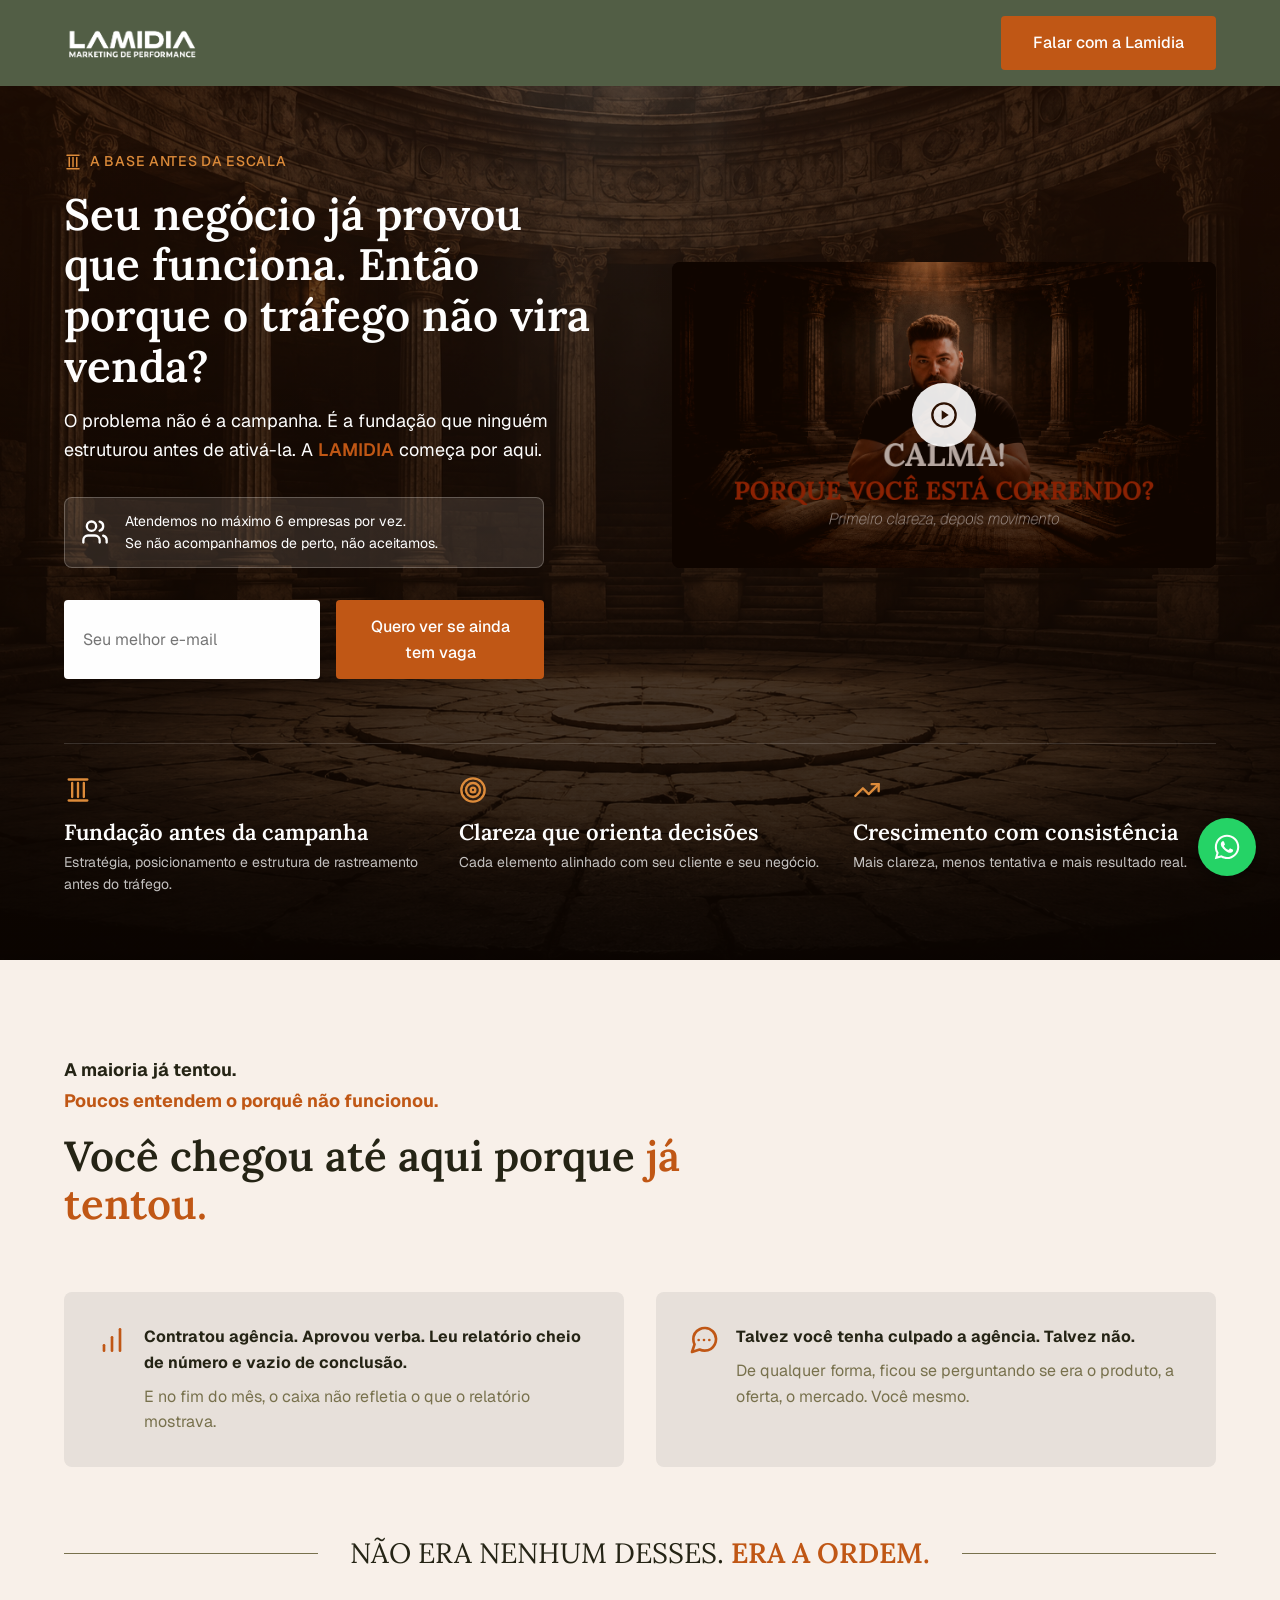
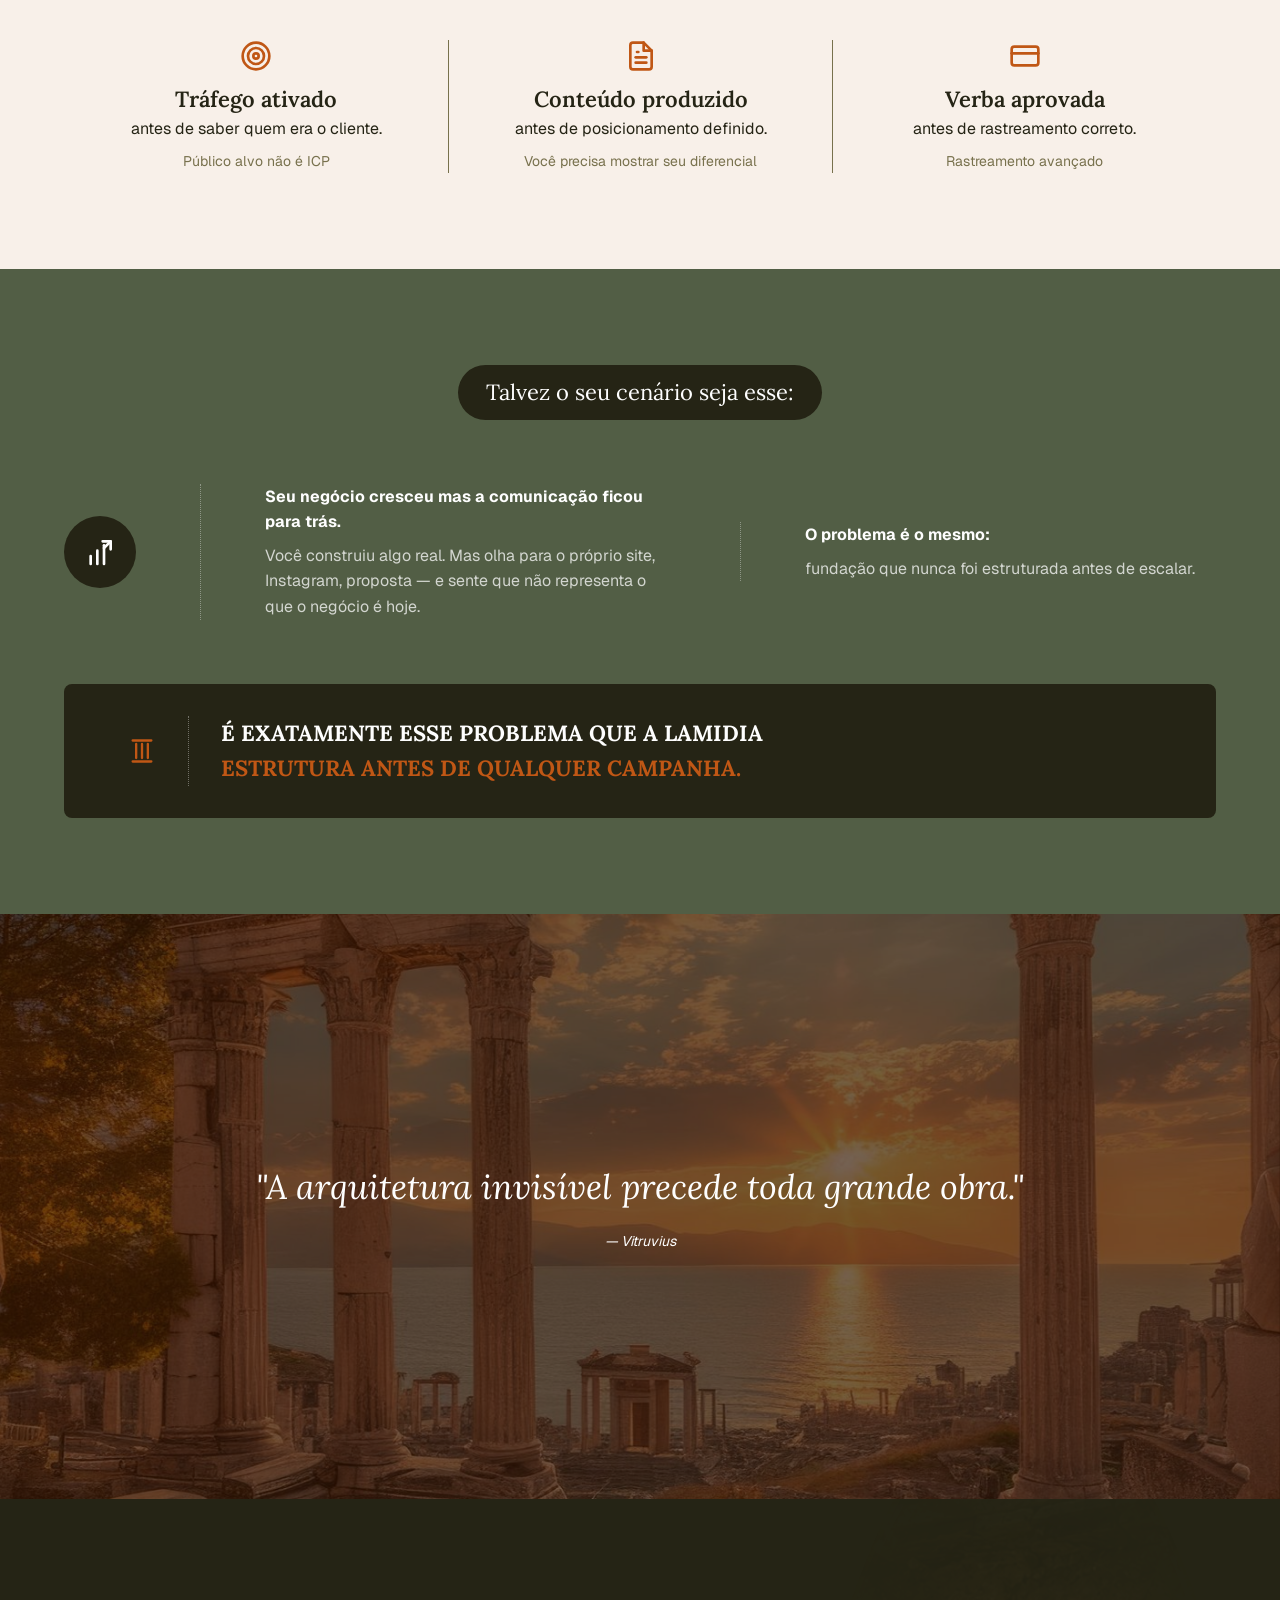
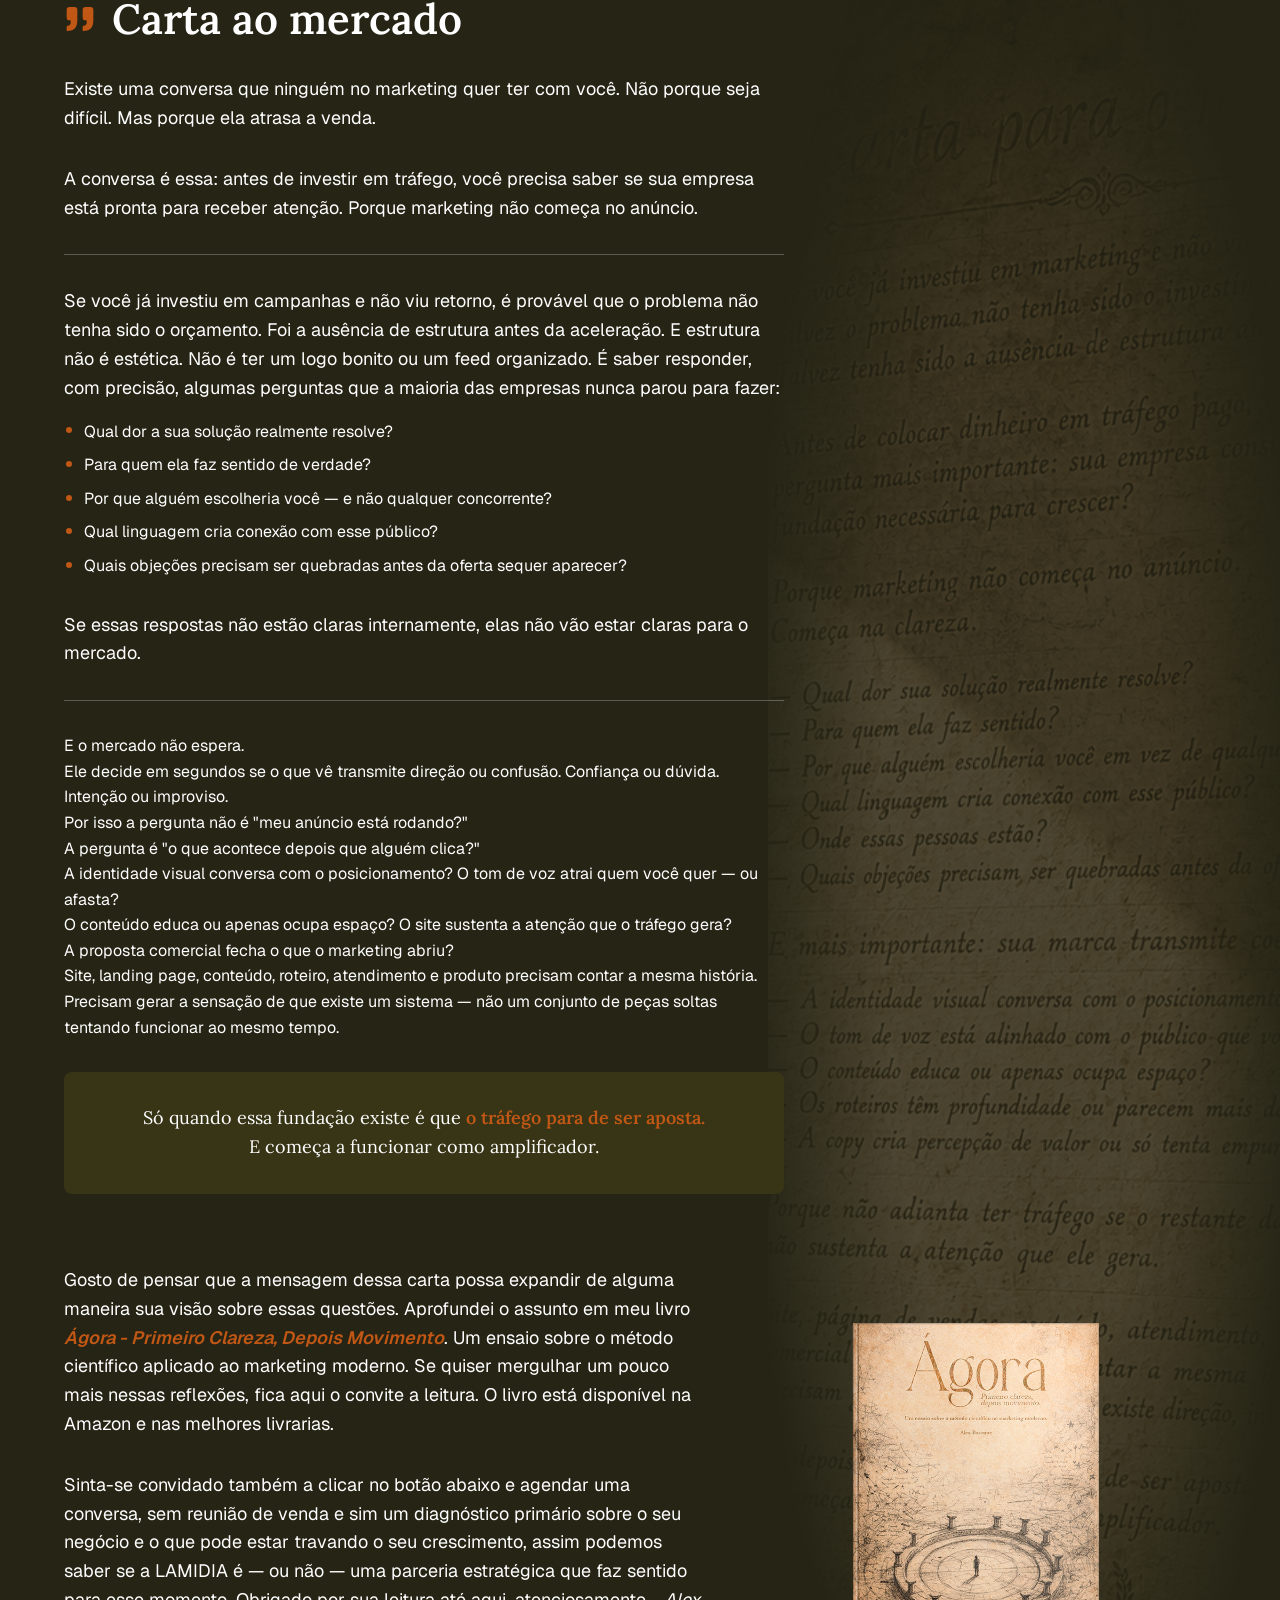
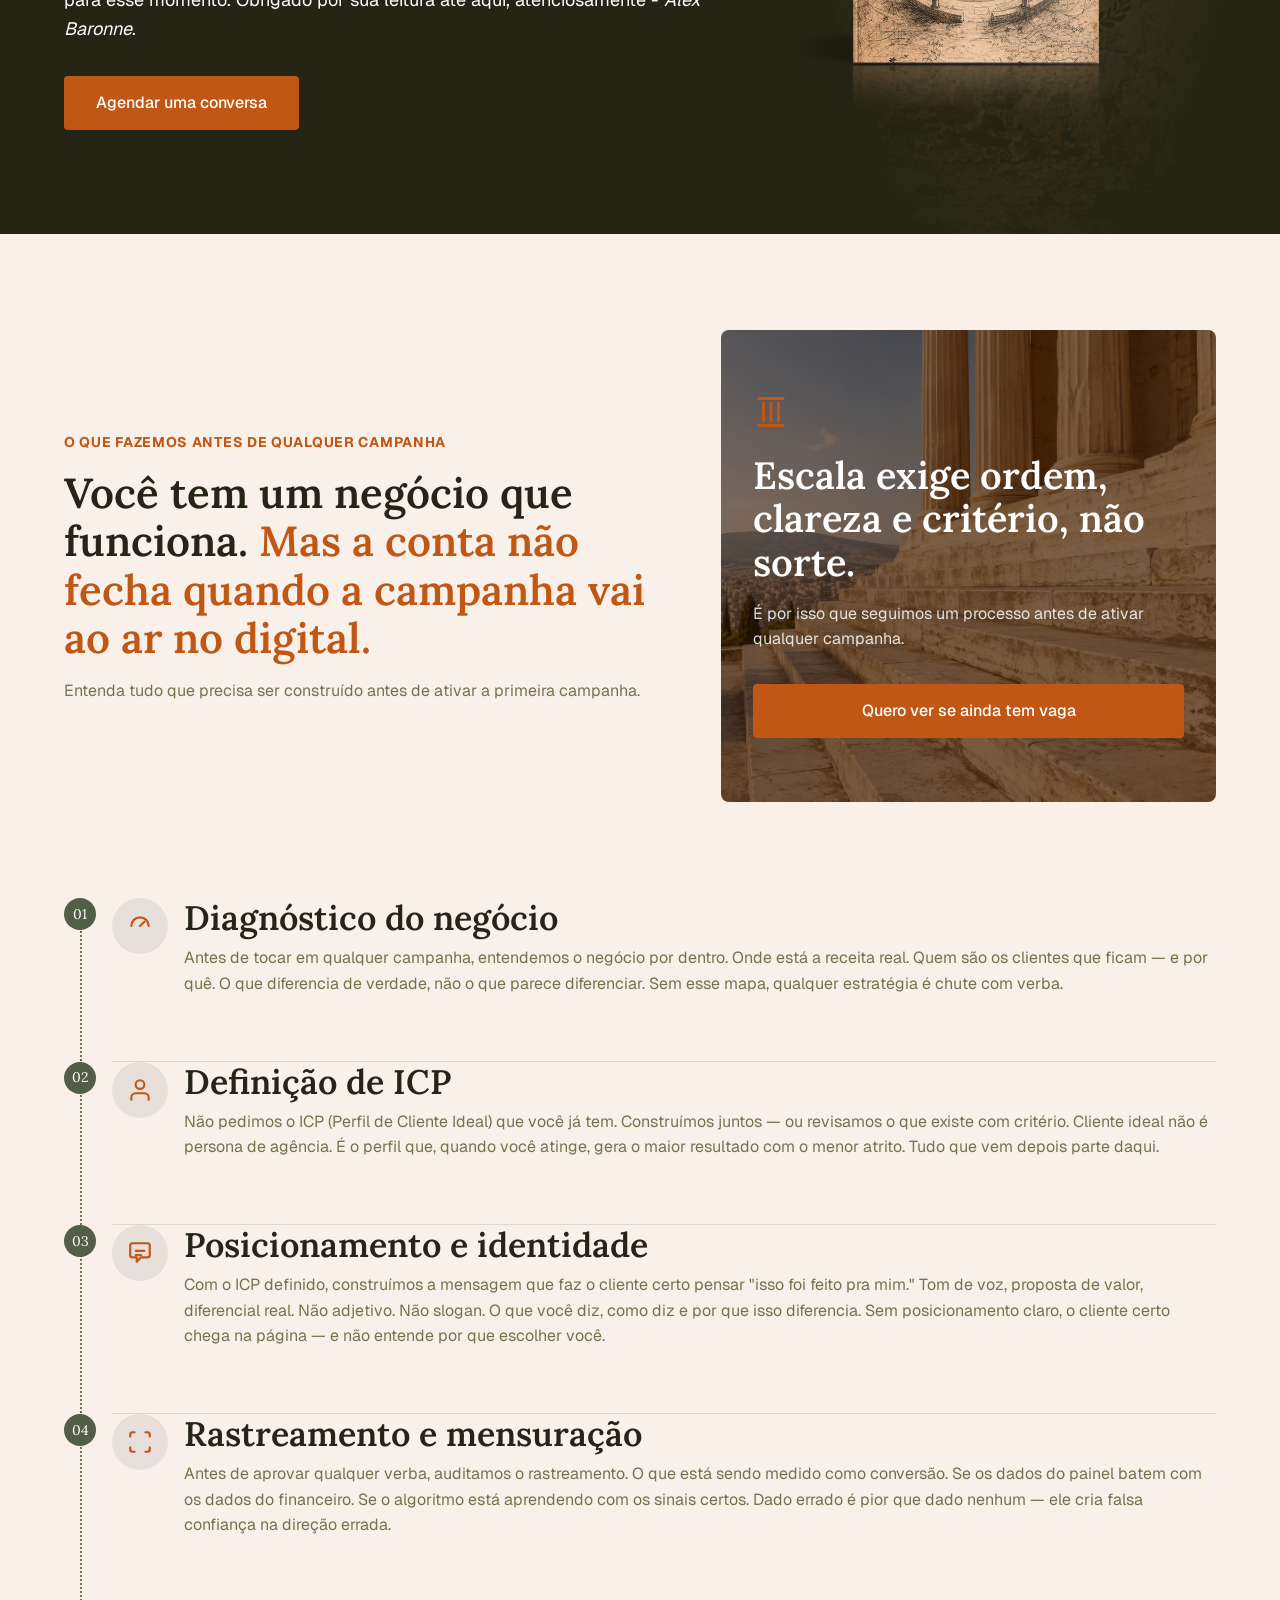
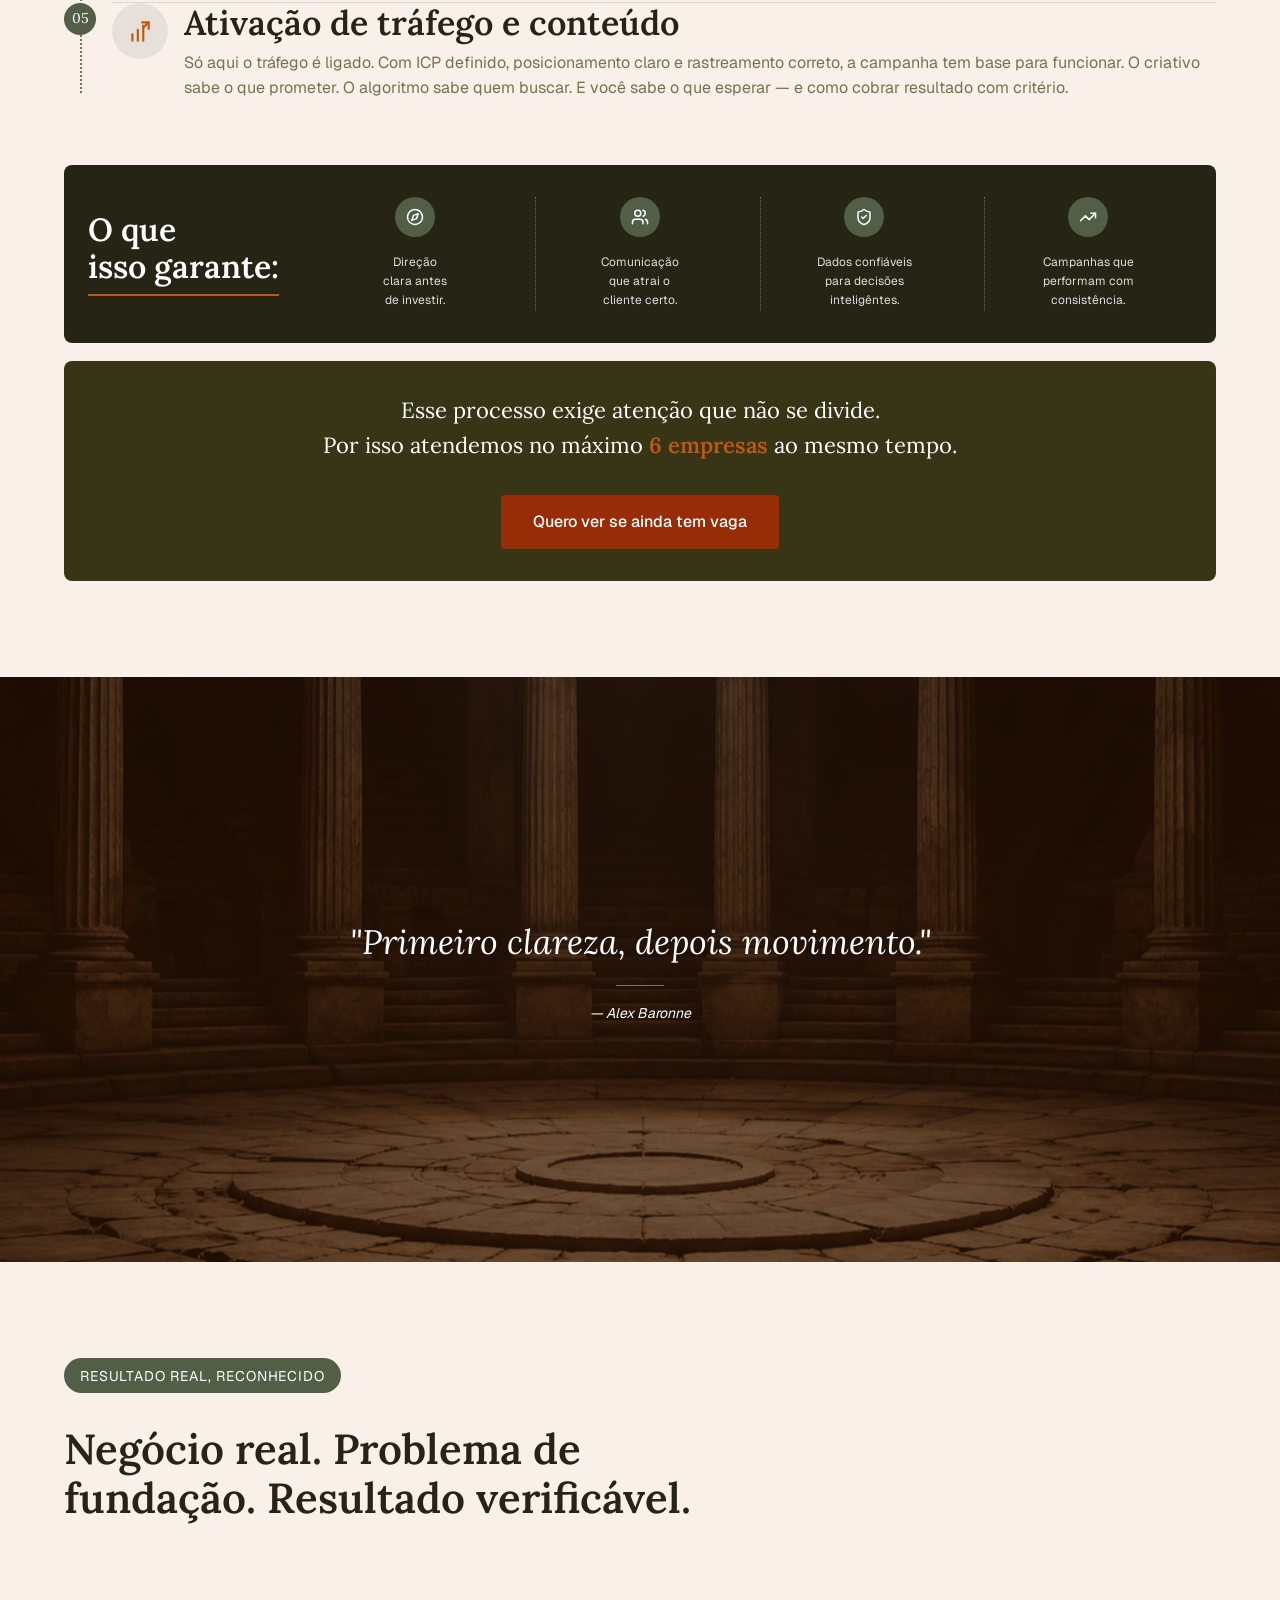
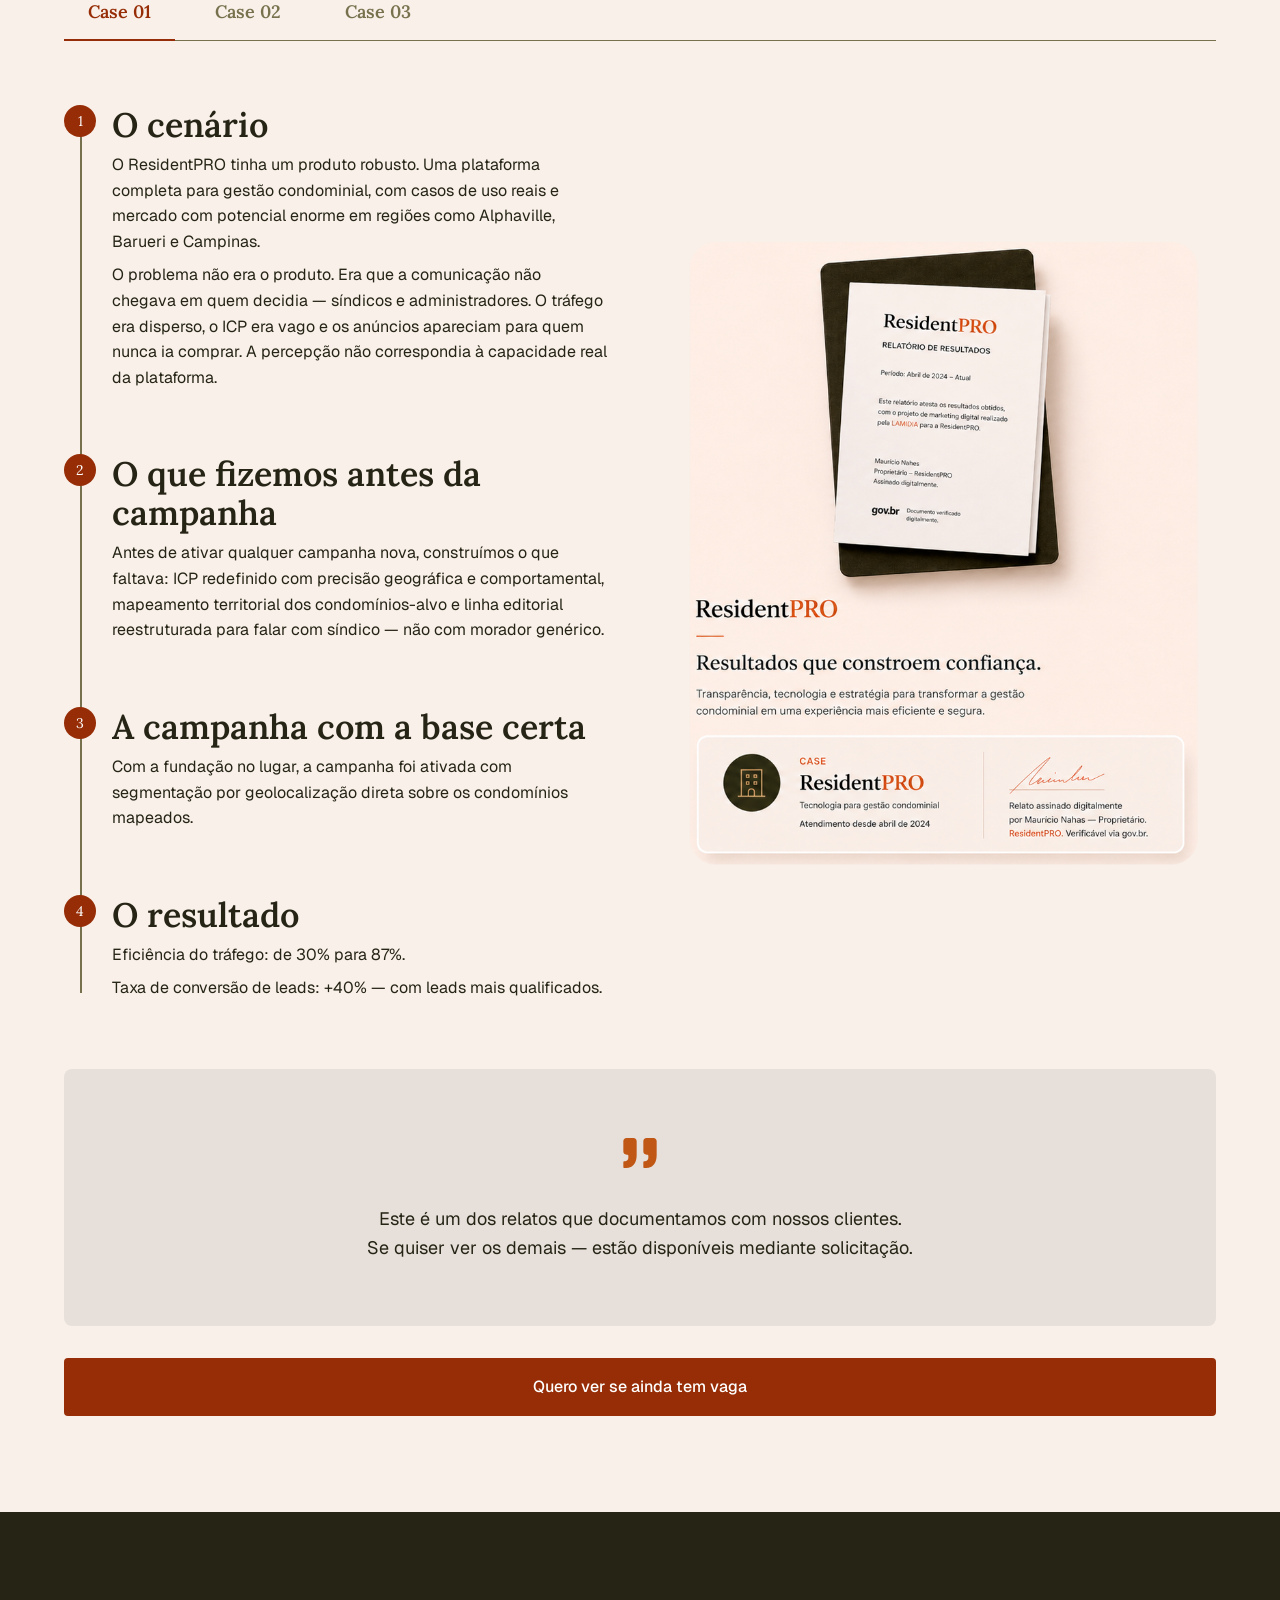
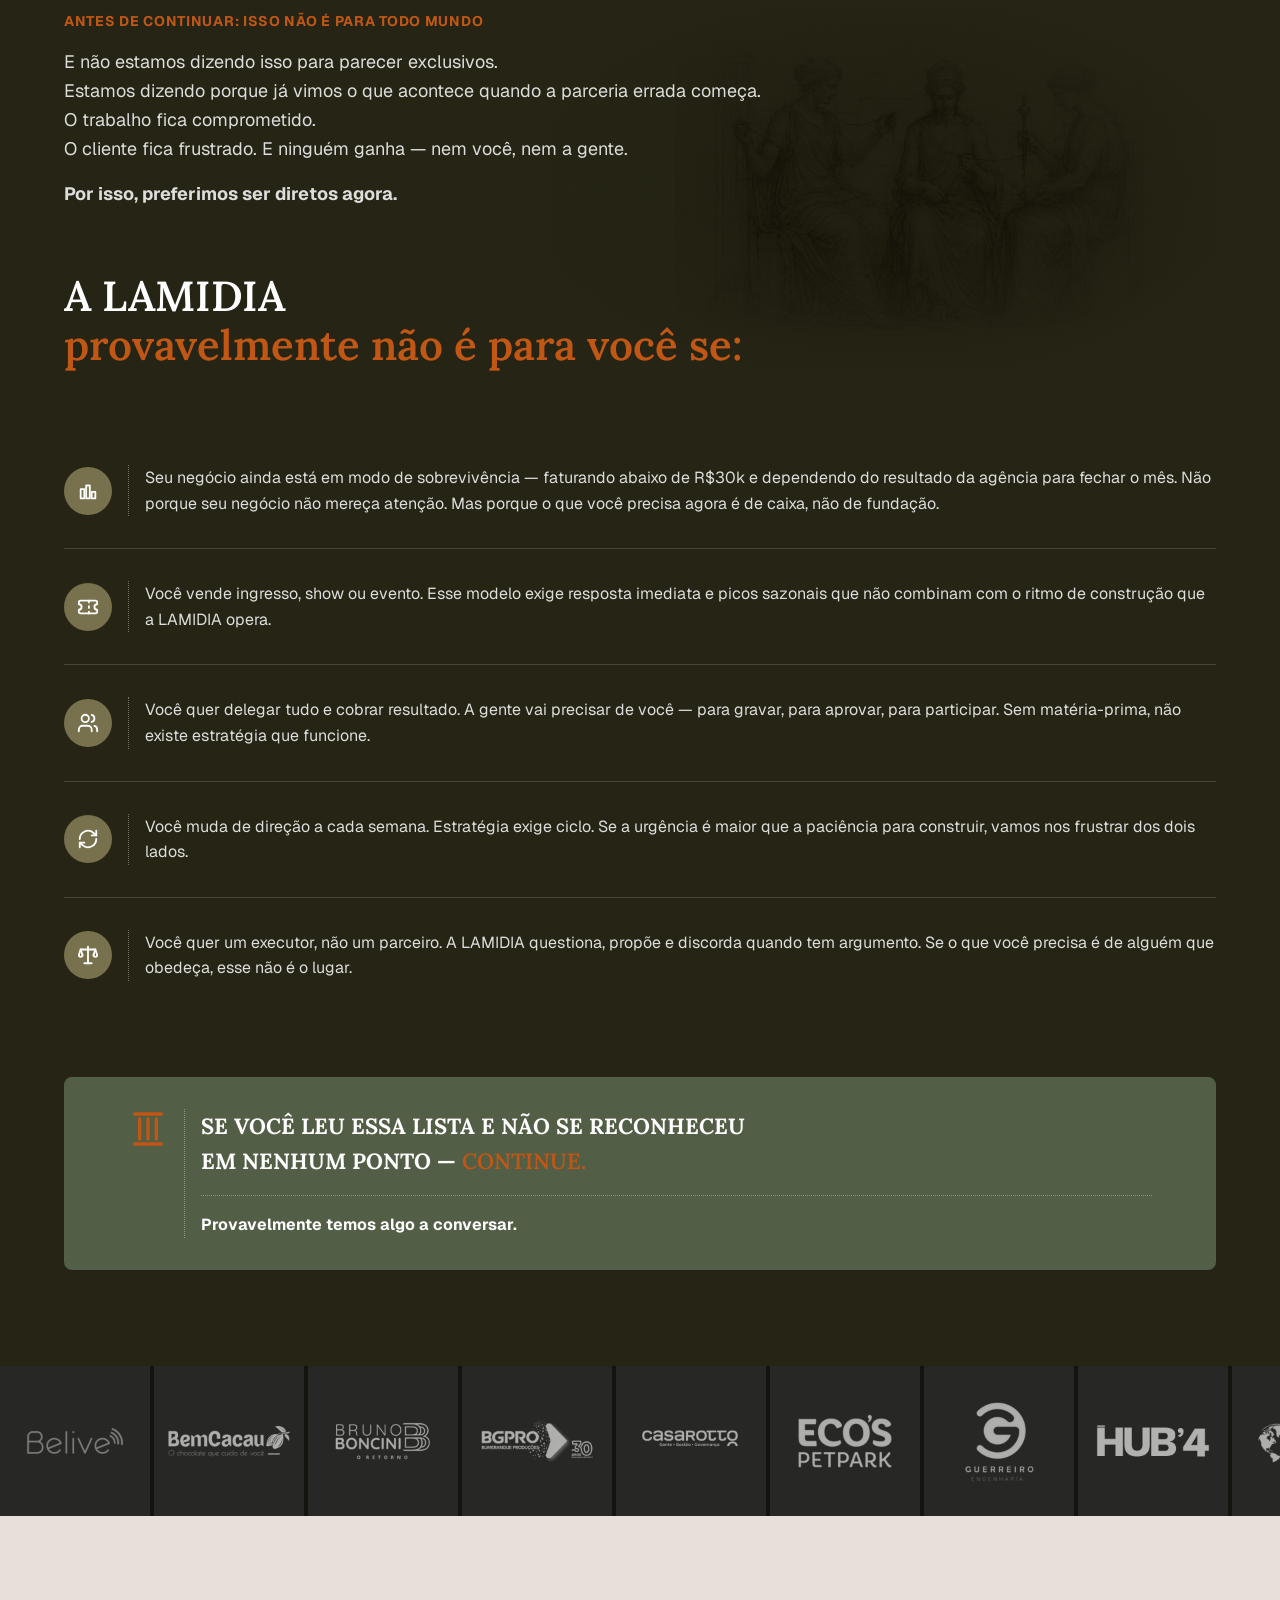
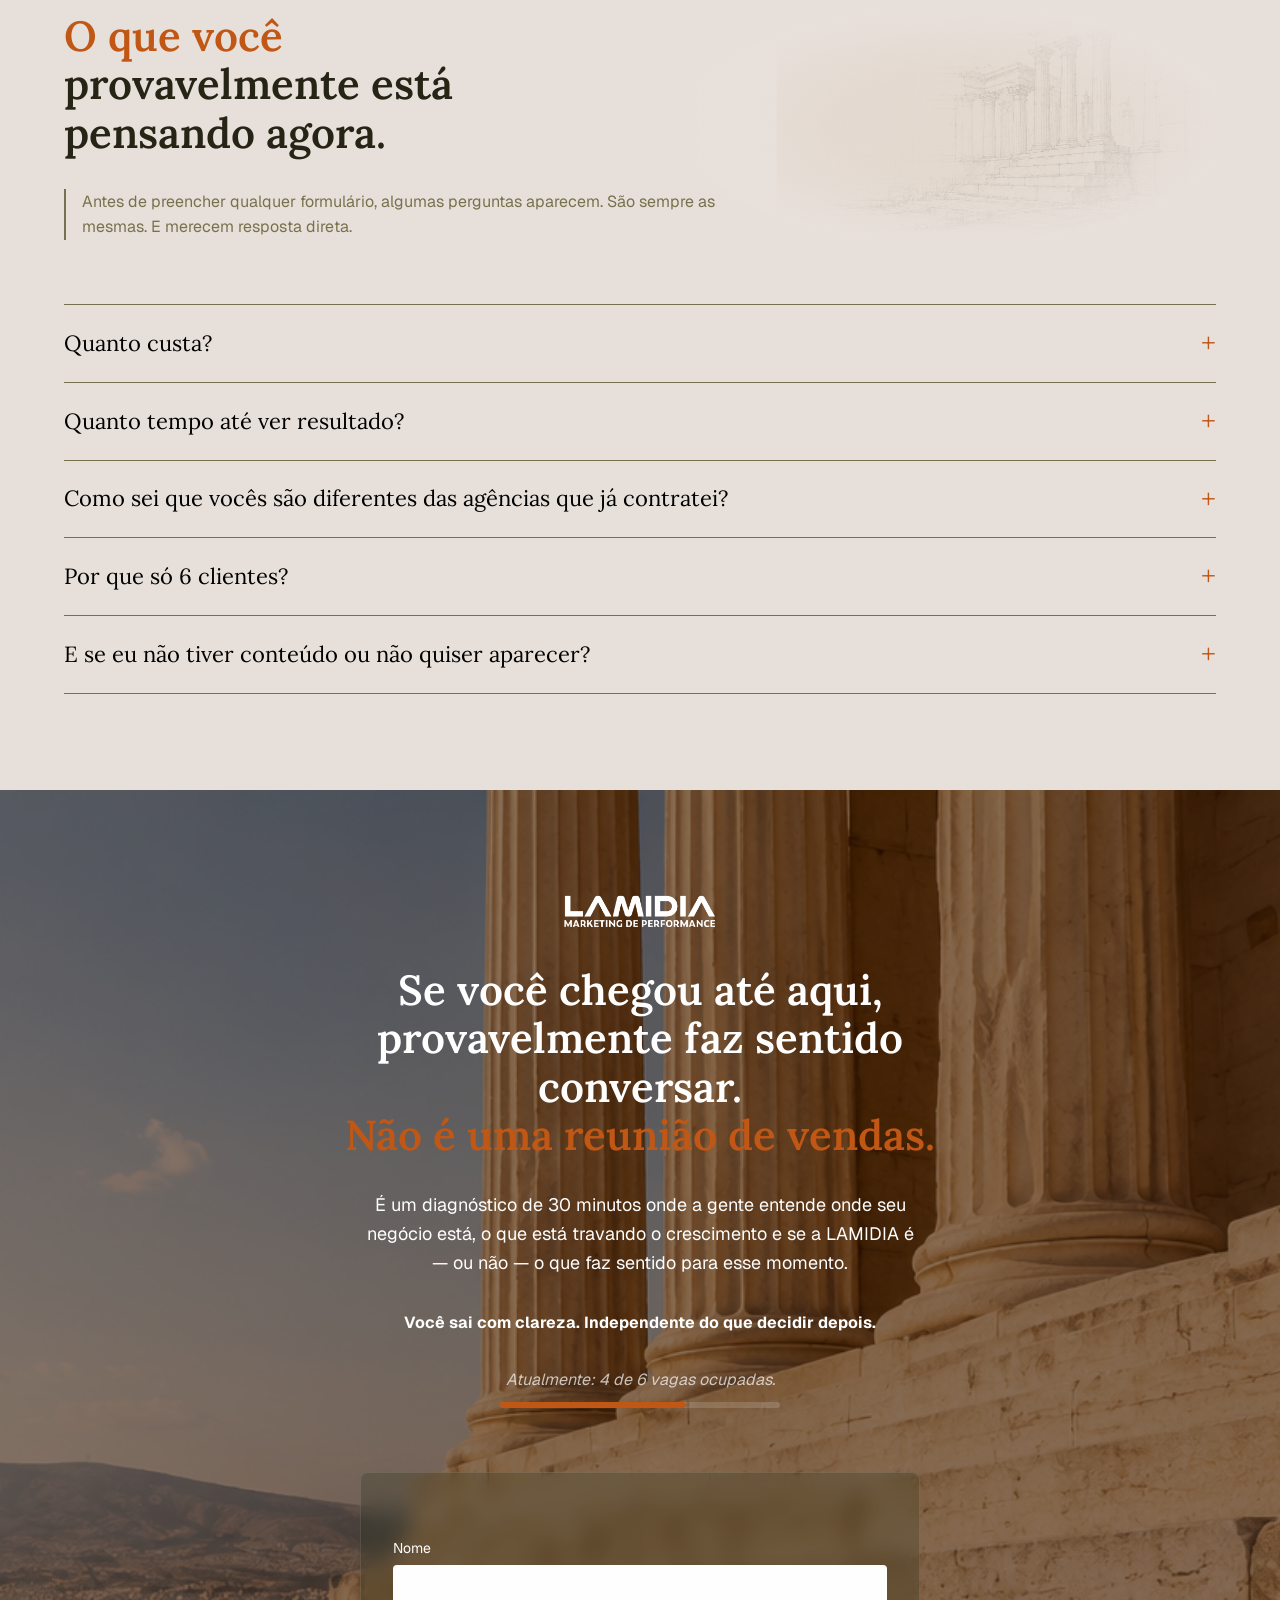
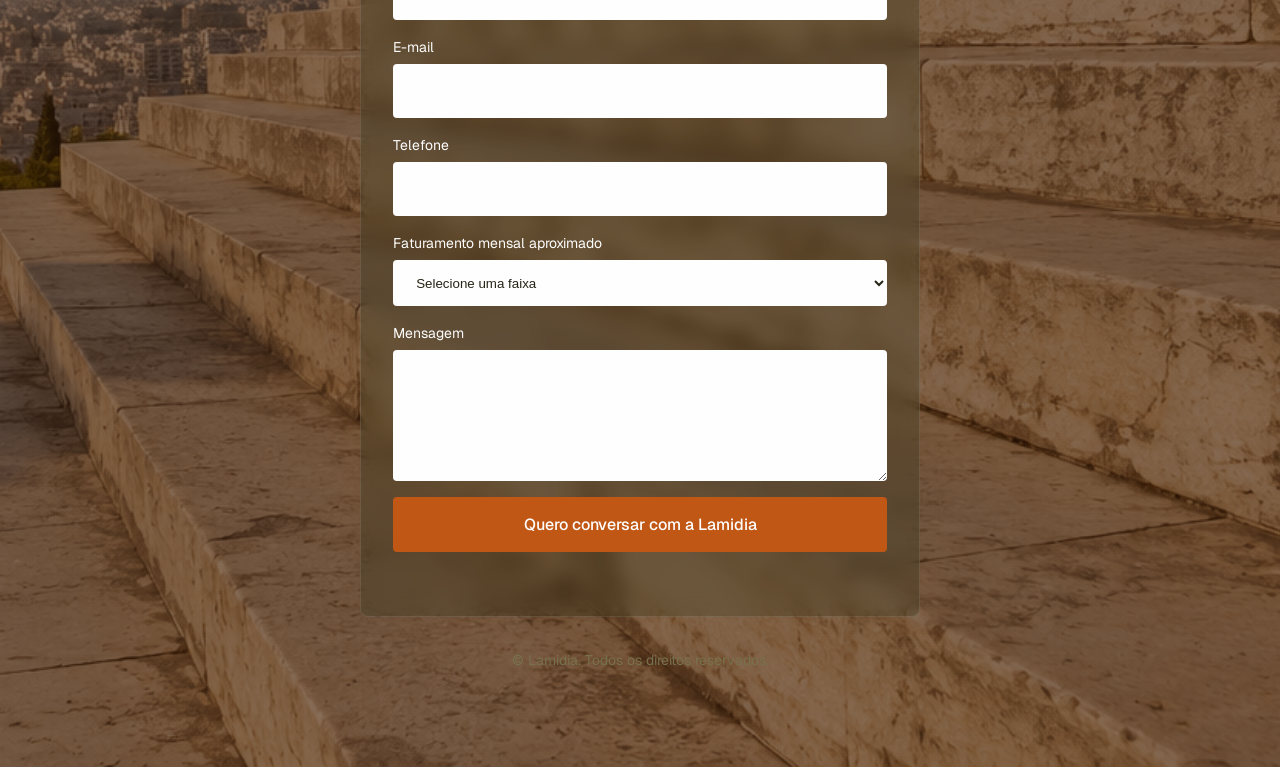
==== commit bc704f59: "Corrige format-detection do iOS/Android transformando texto do FAQ em link azul Co-Authored-By: Clau" ====
--- a/index.html
+++ b/index.html
@@ -3,6 +3,7 @@
 <head>
   <meta charset="UTF-8">
   <meta name="viewport" content="width=device-width, initial-scale=1.0">
+  <meta name="format-detection" content="telephone=no, date=no, address=no, email=no">
   <title>Lamidia</title>
   <meta name="description" content="">
   <link rel="preconnect" href="https://fonts.googleapis.com">
--- a/style.css
+++ b/style.css
@@ -1600,6 +1600,15 @@
   color: var(--color-orange-cta);
 }
 
+/* Reforço contra o "format detection" automático do iOS/Android, que
+   transforma números (telefone, data etc.) em links azuis sublinhados
+   mesmo sem <a> no HTML original. */
+.faq__answer a,
+.faq__answer {
+  color: inherit !important;
+  text-decoration: none;
+}
+
 /* ==========================================================
    18. Rodapé — Contato final
    ========================================================== */
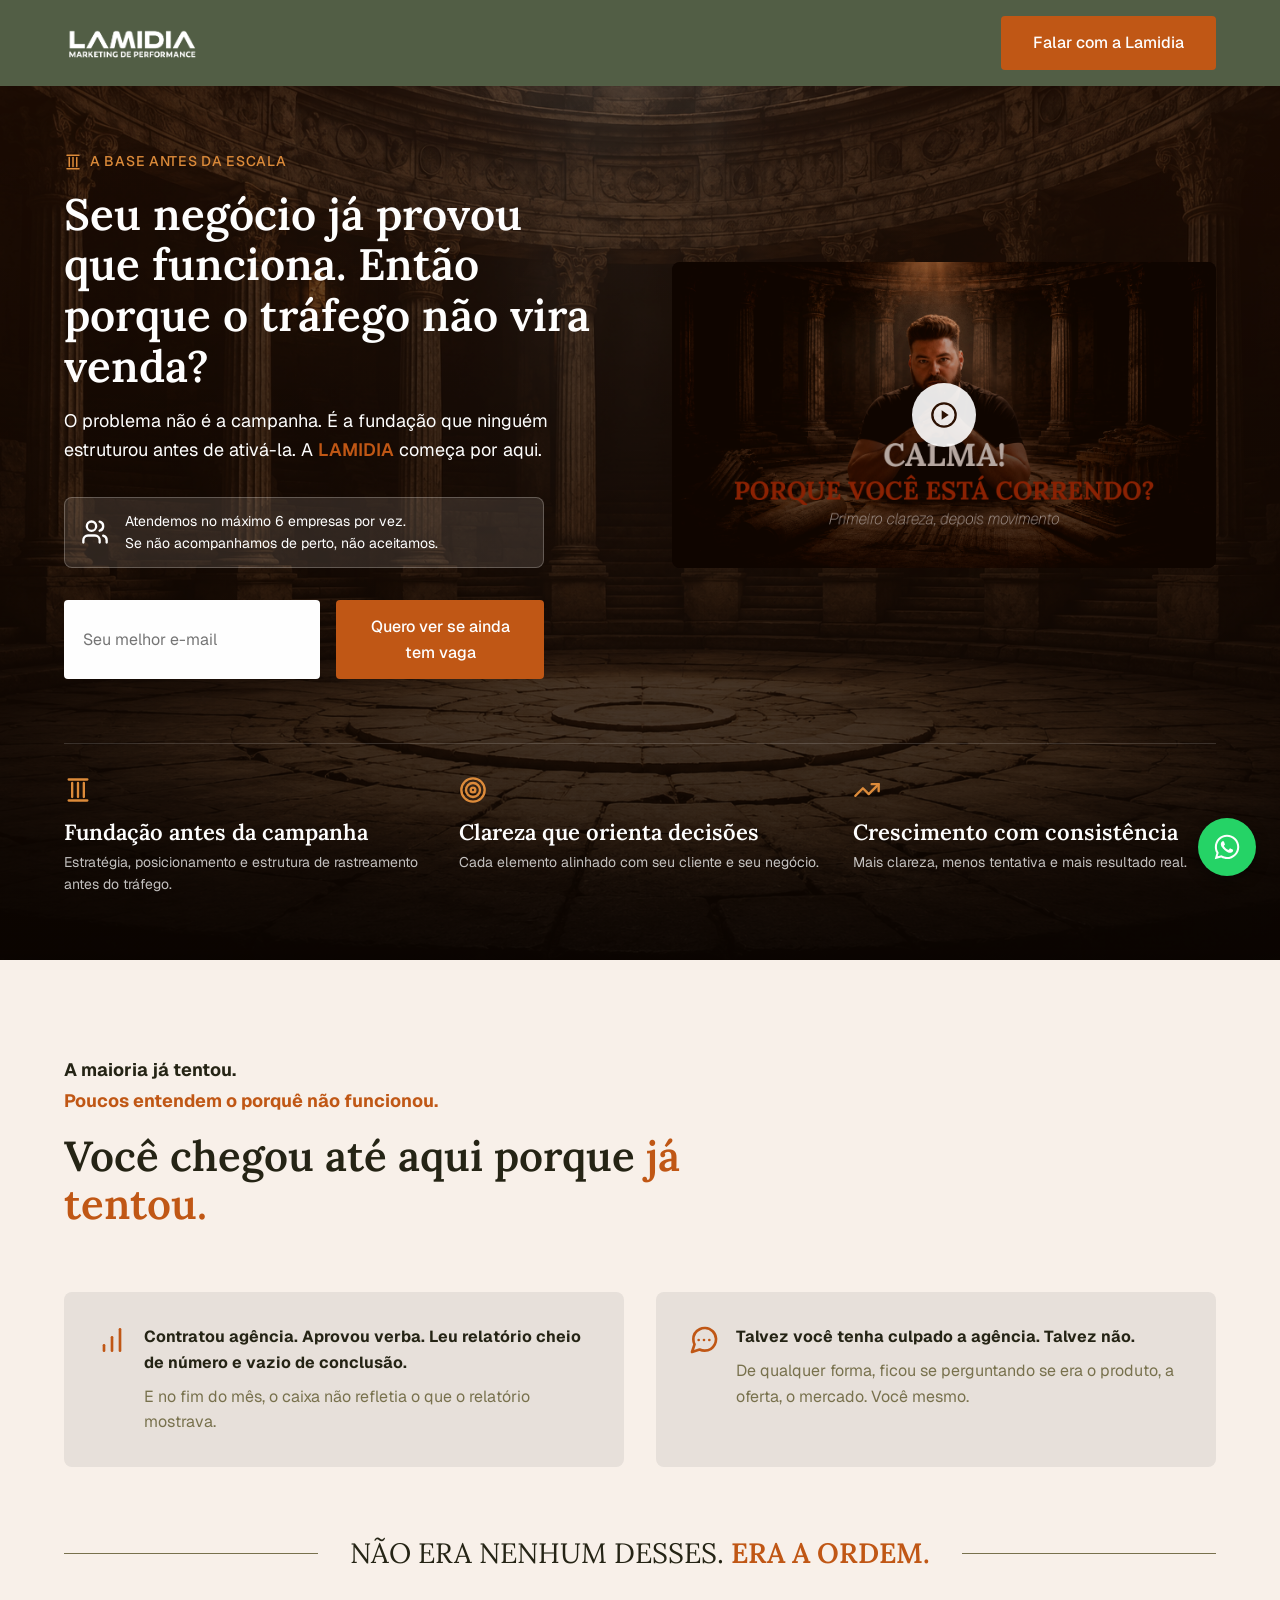
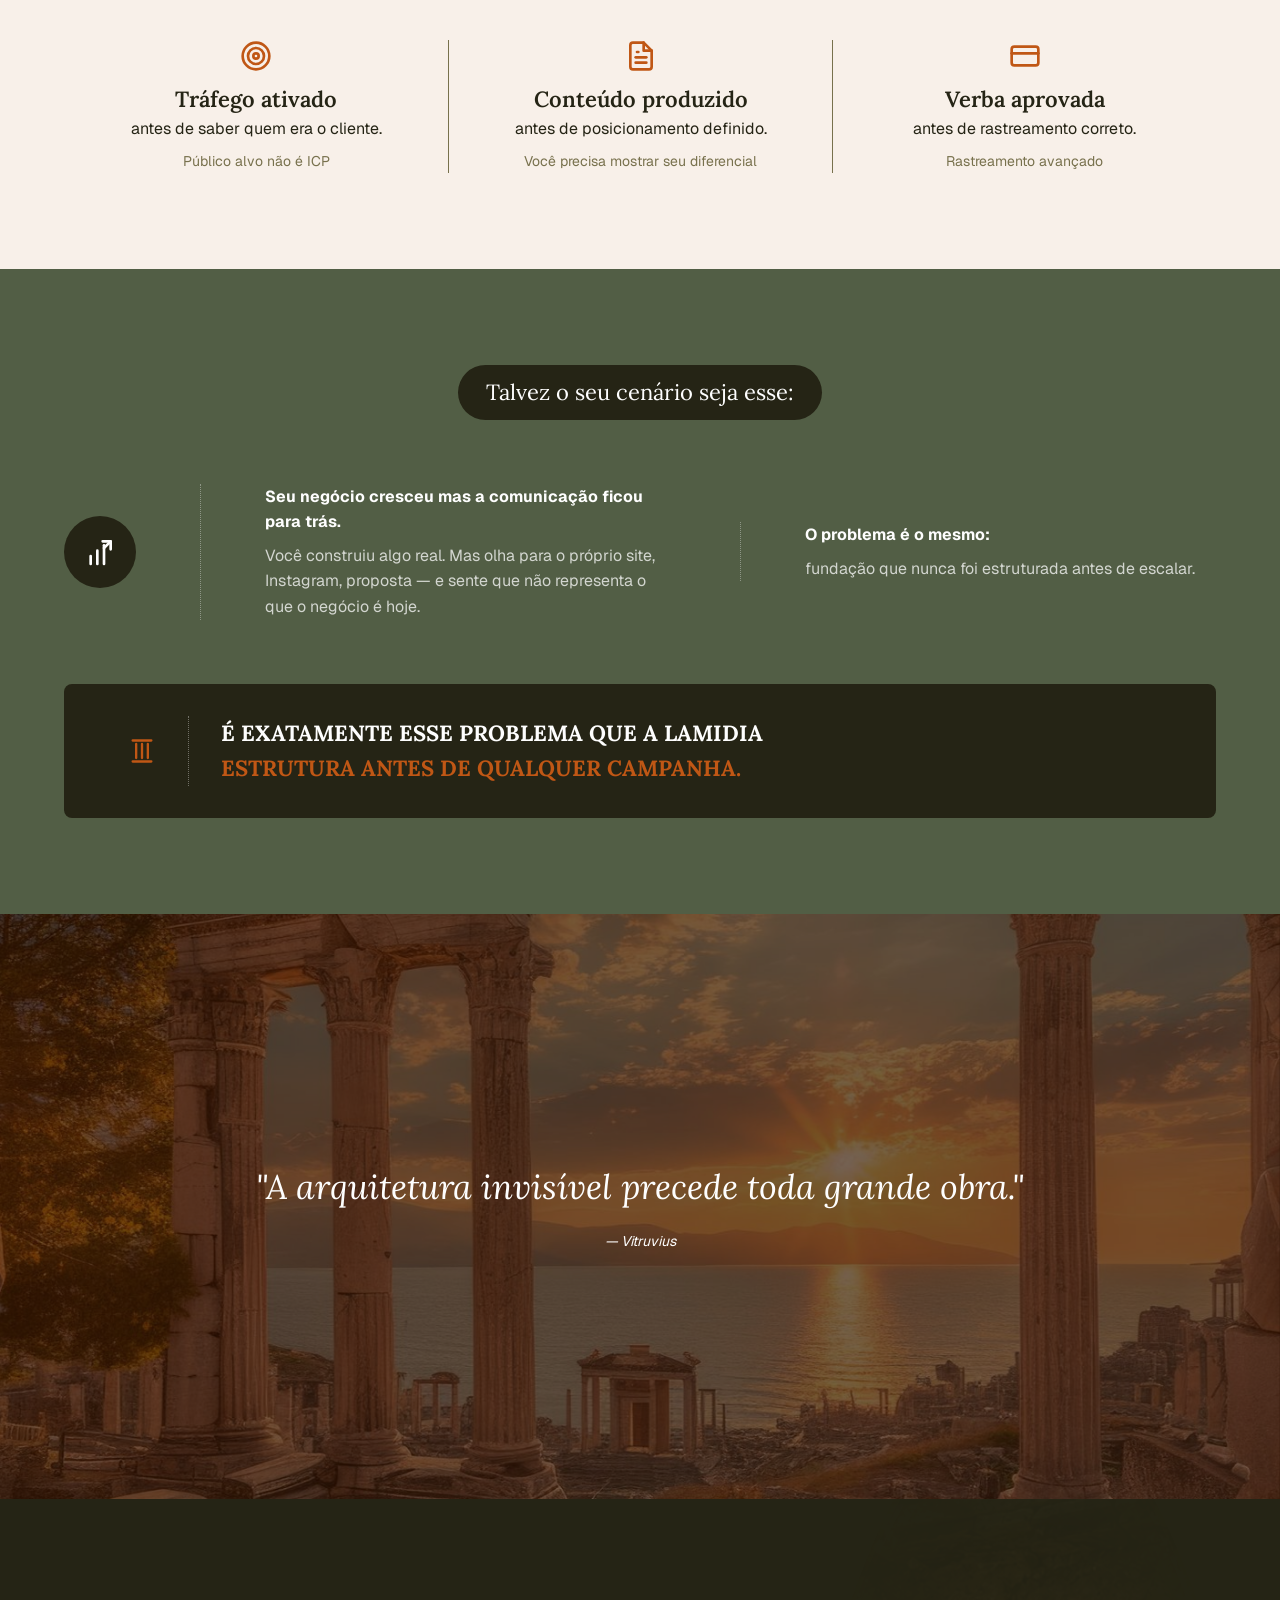
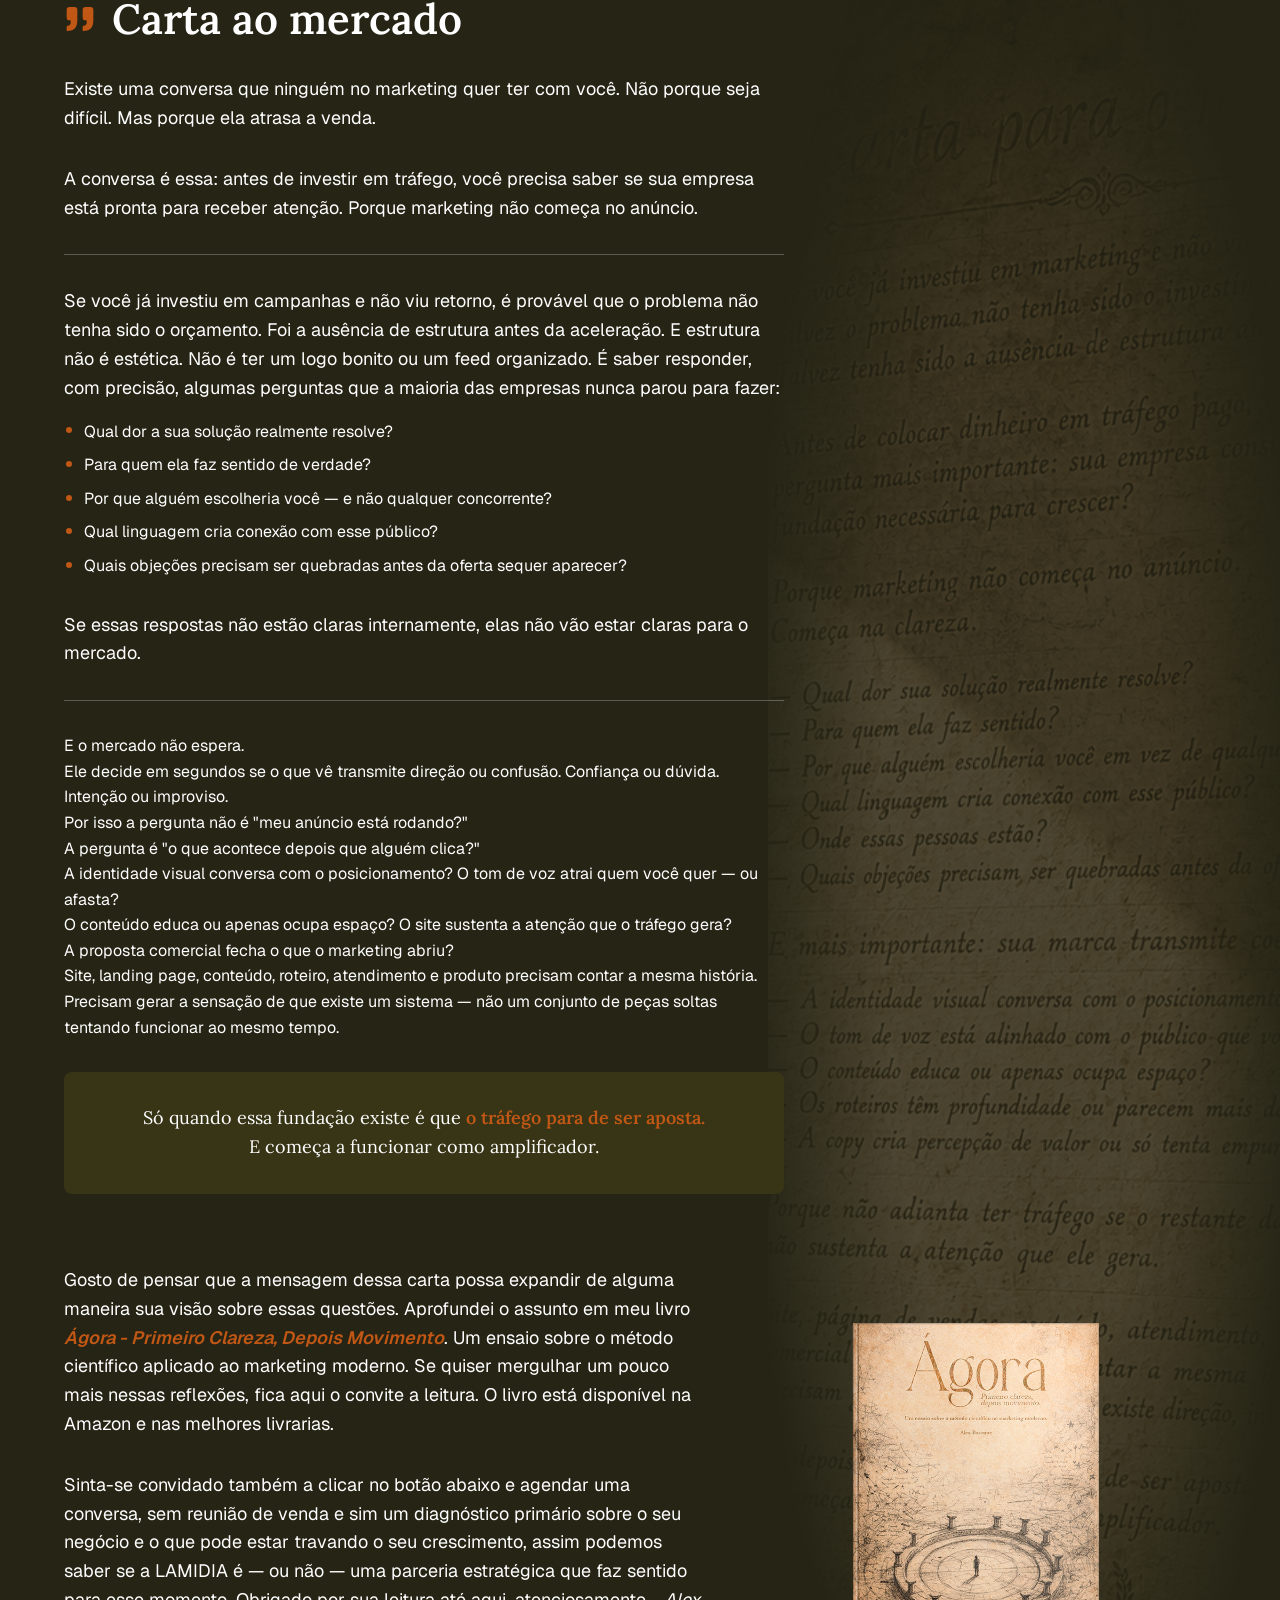
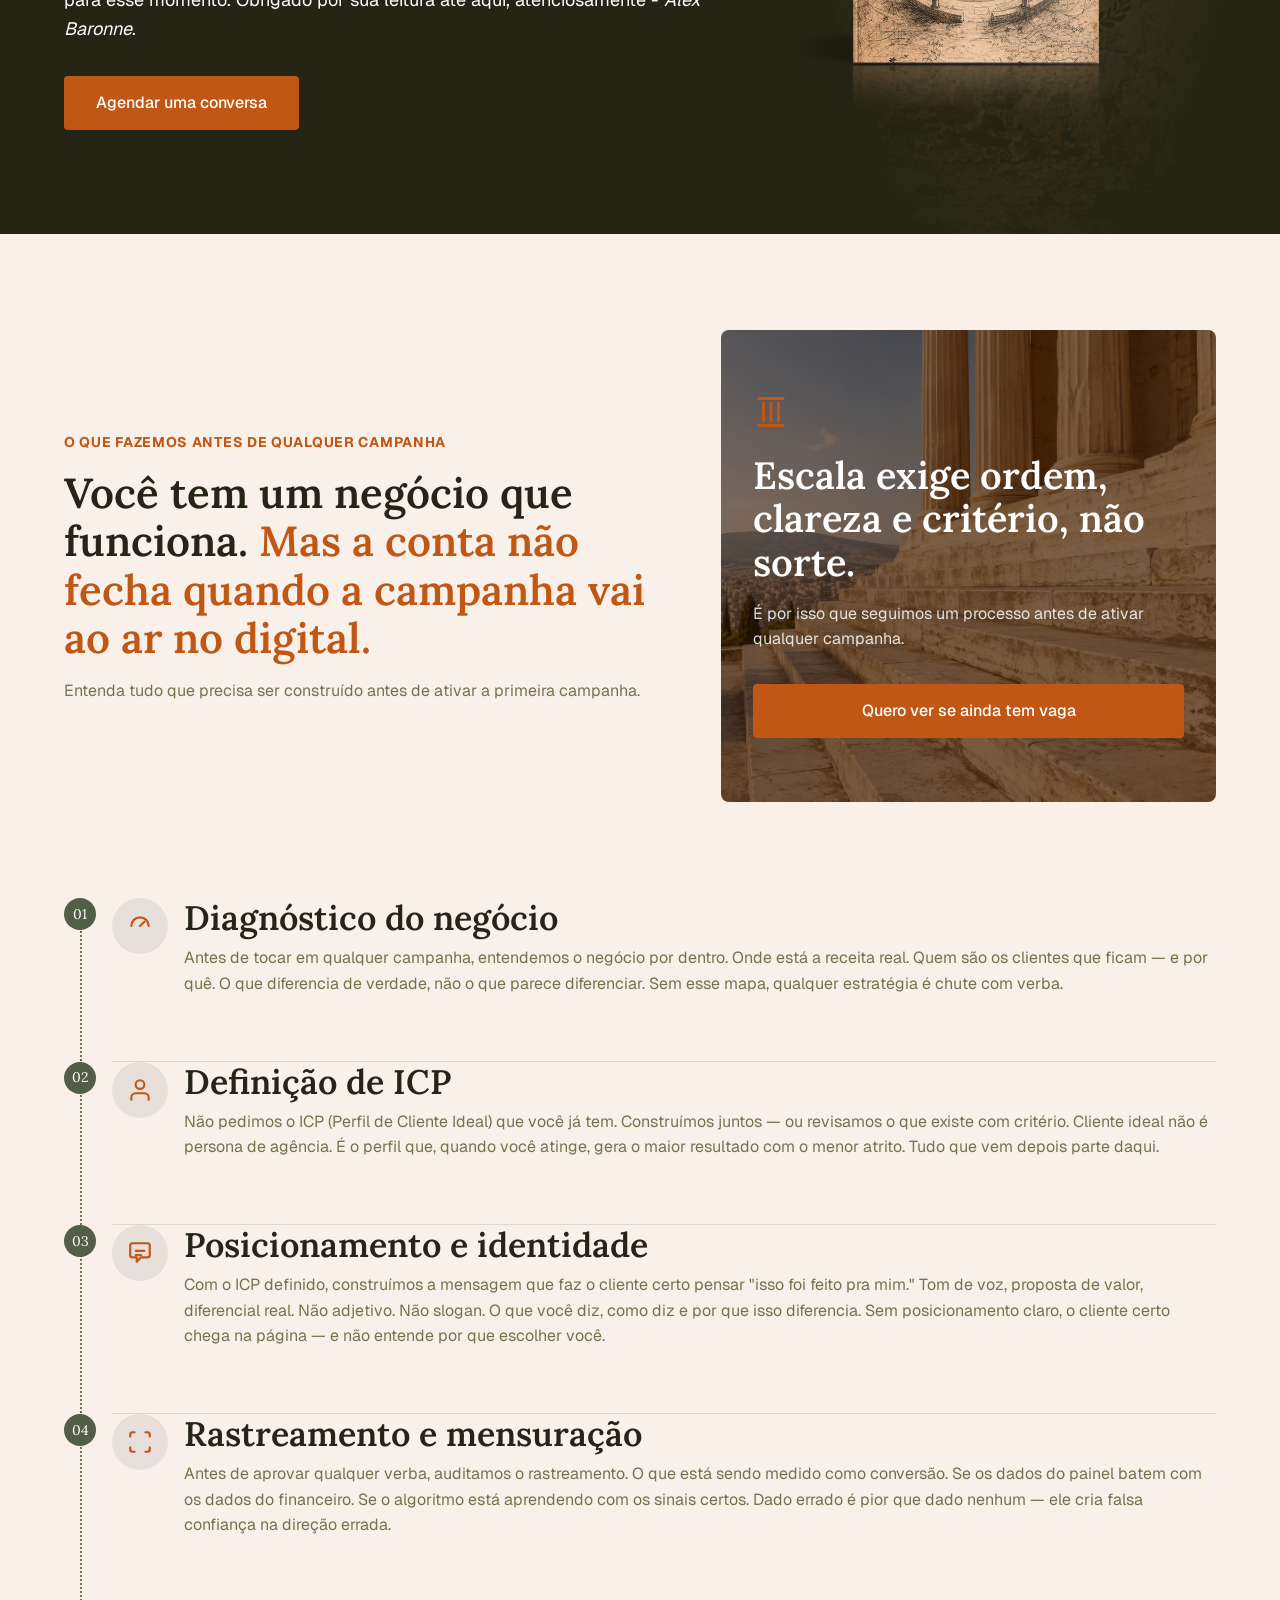
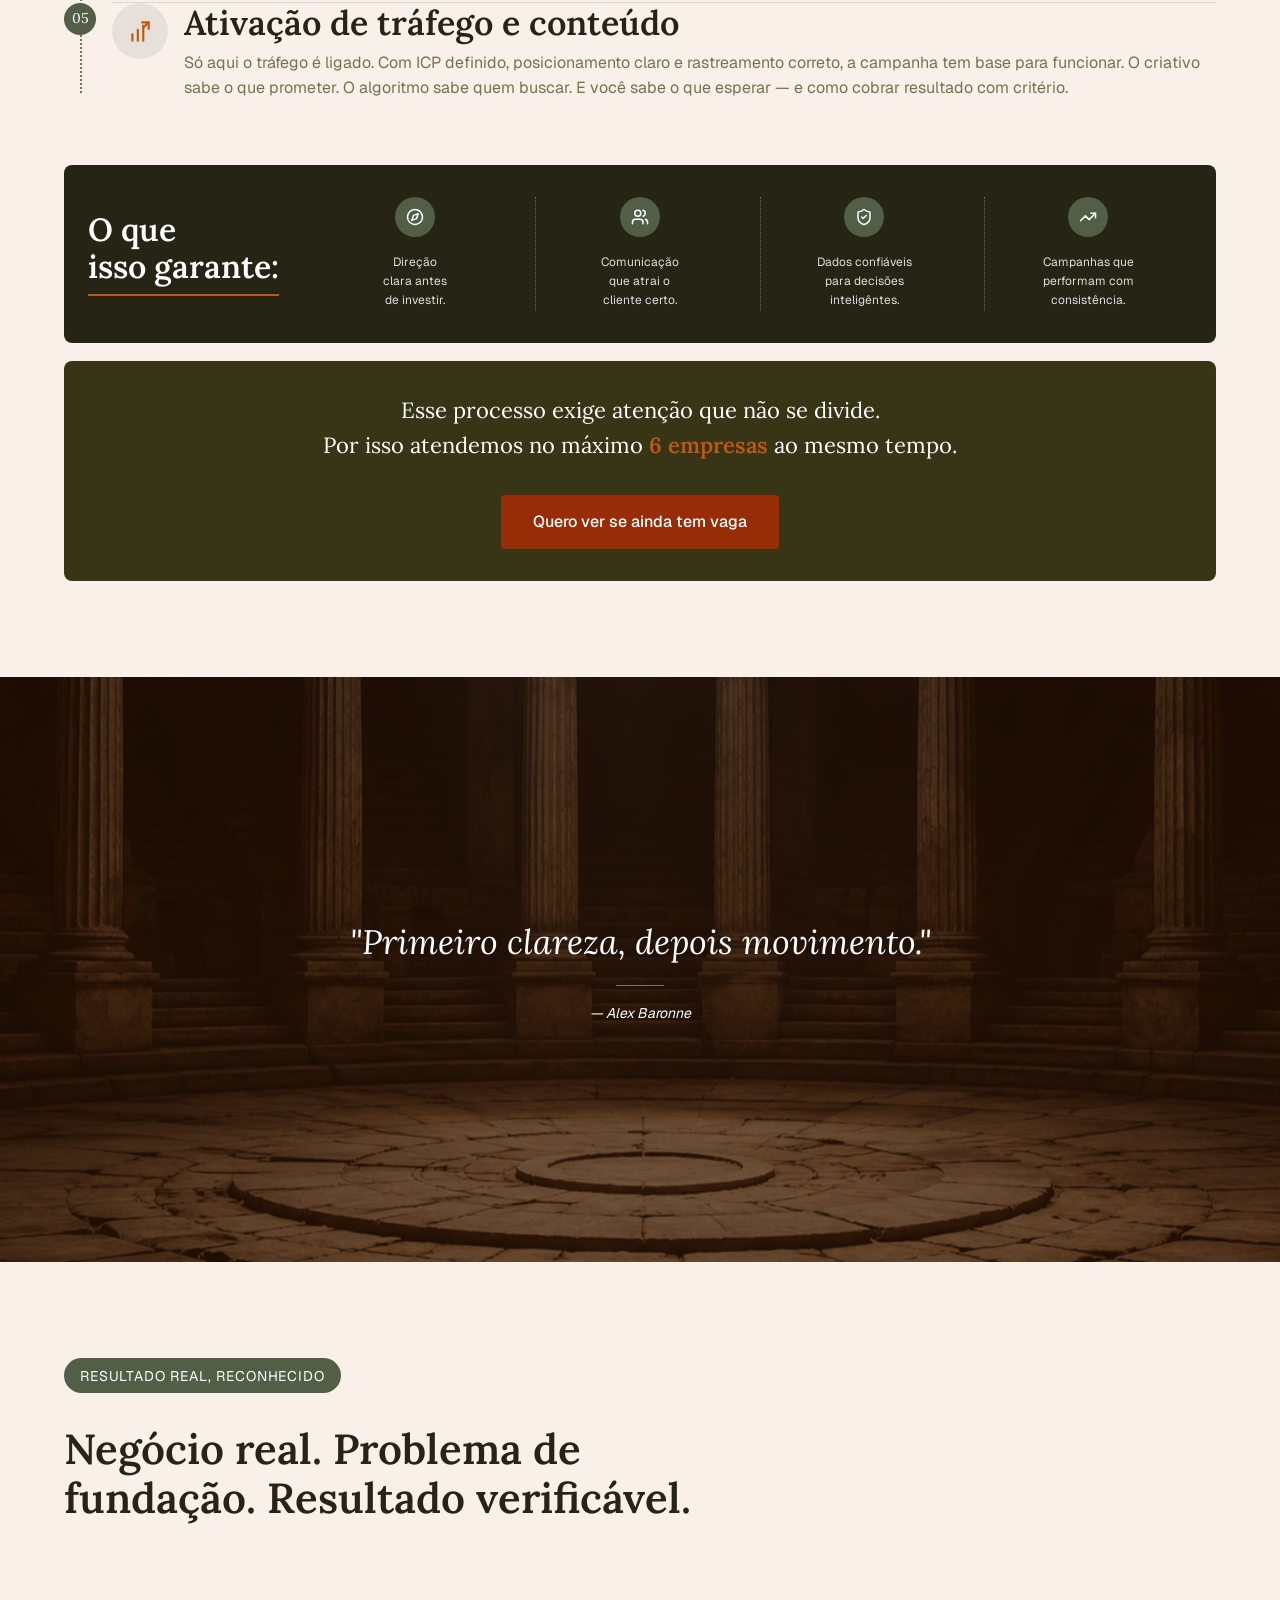
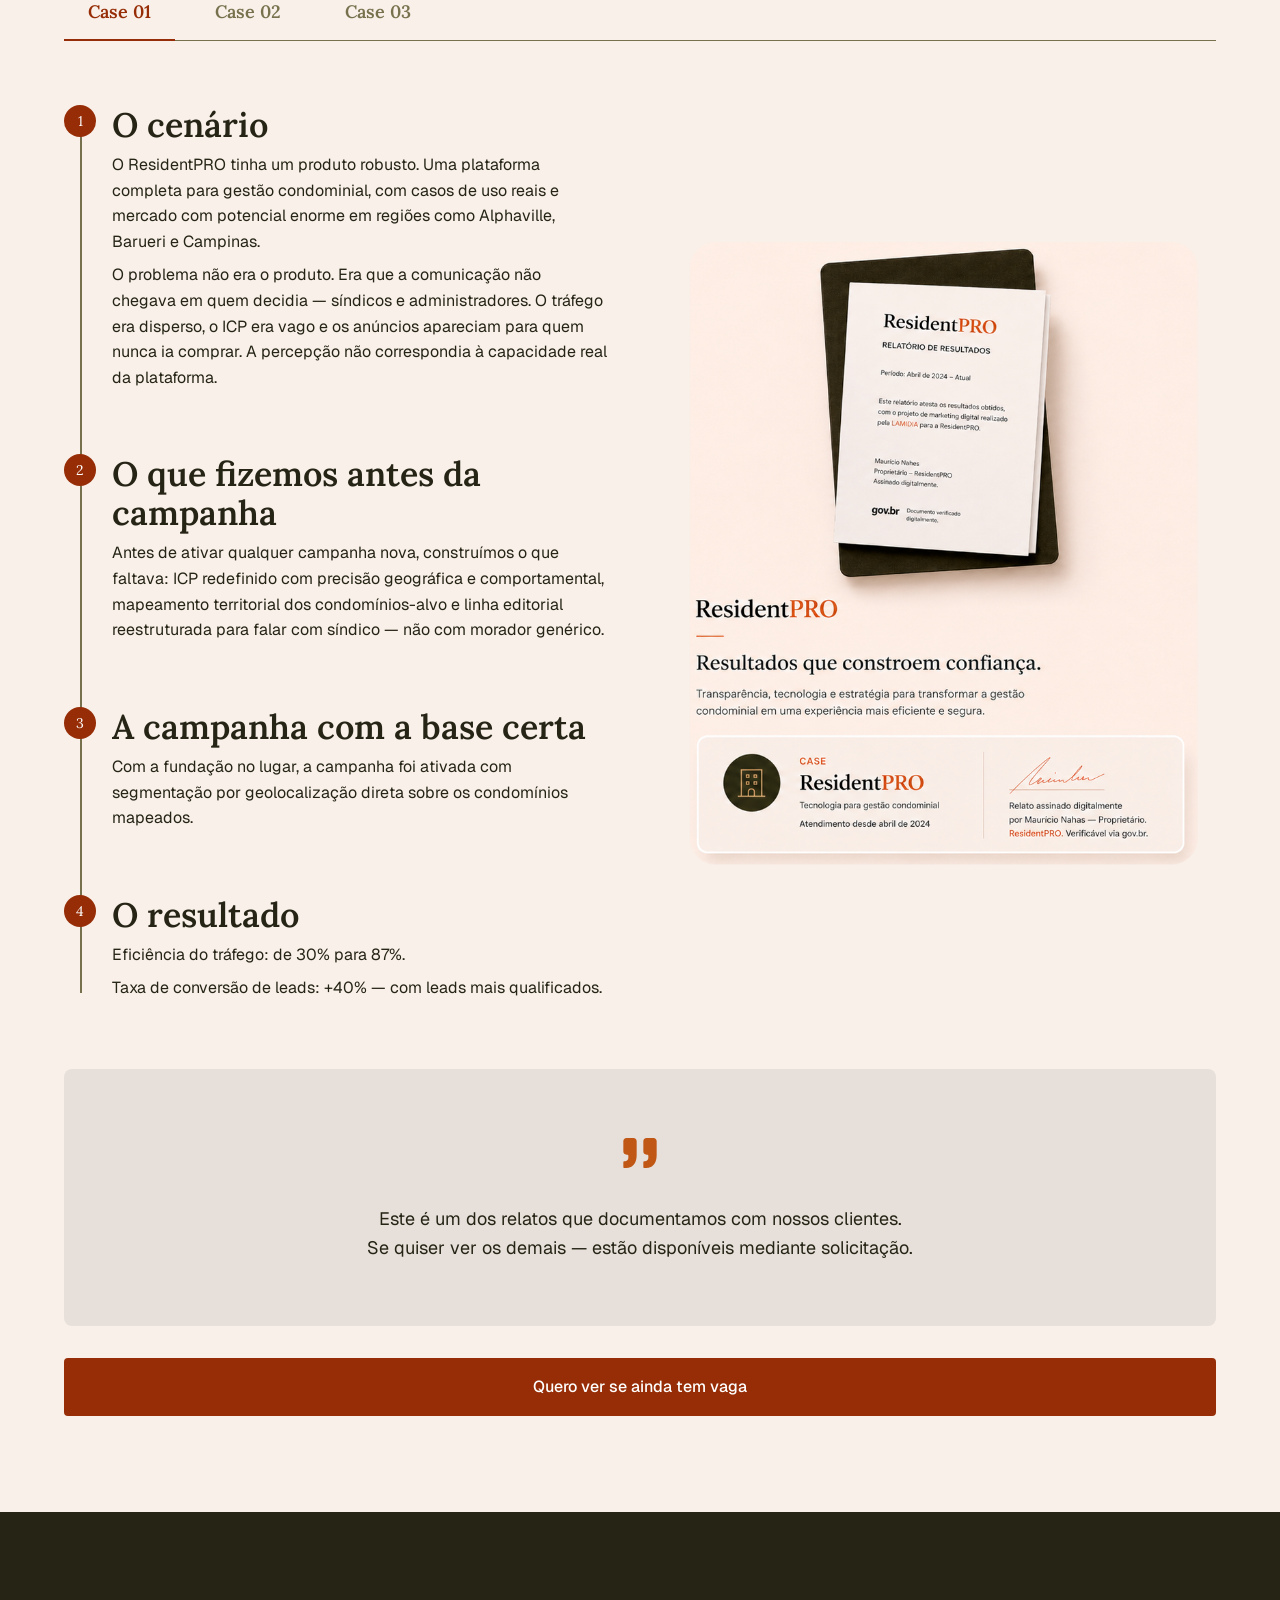
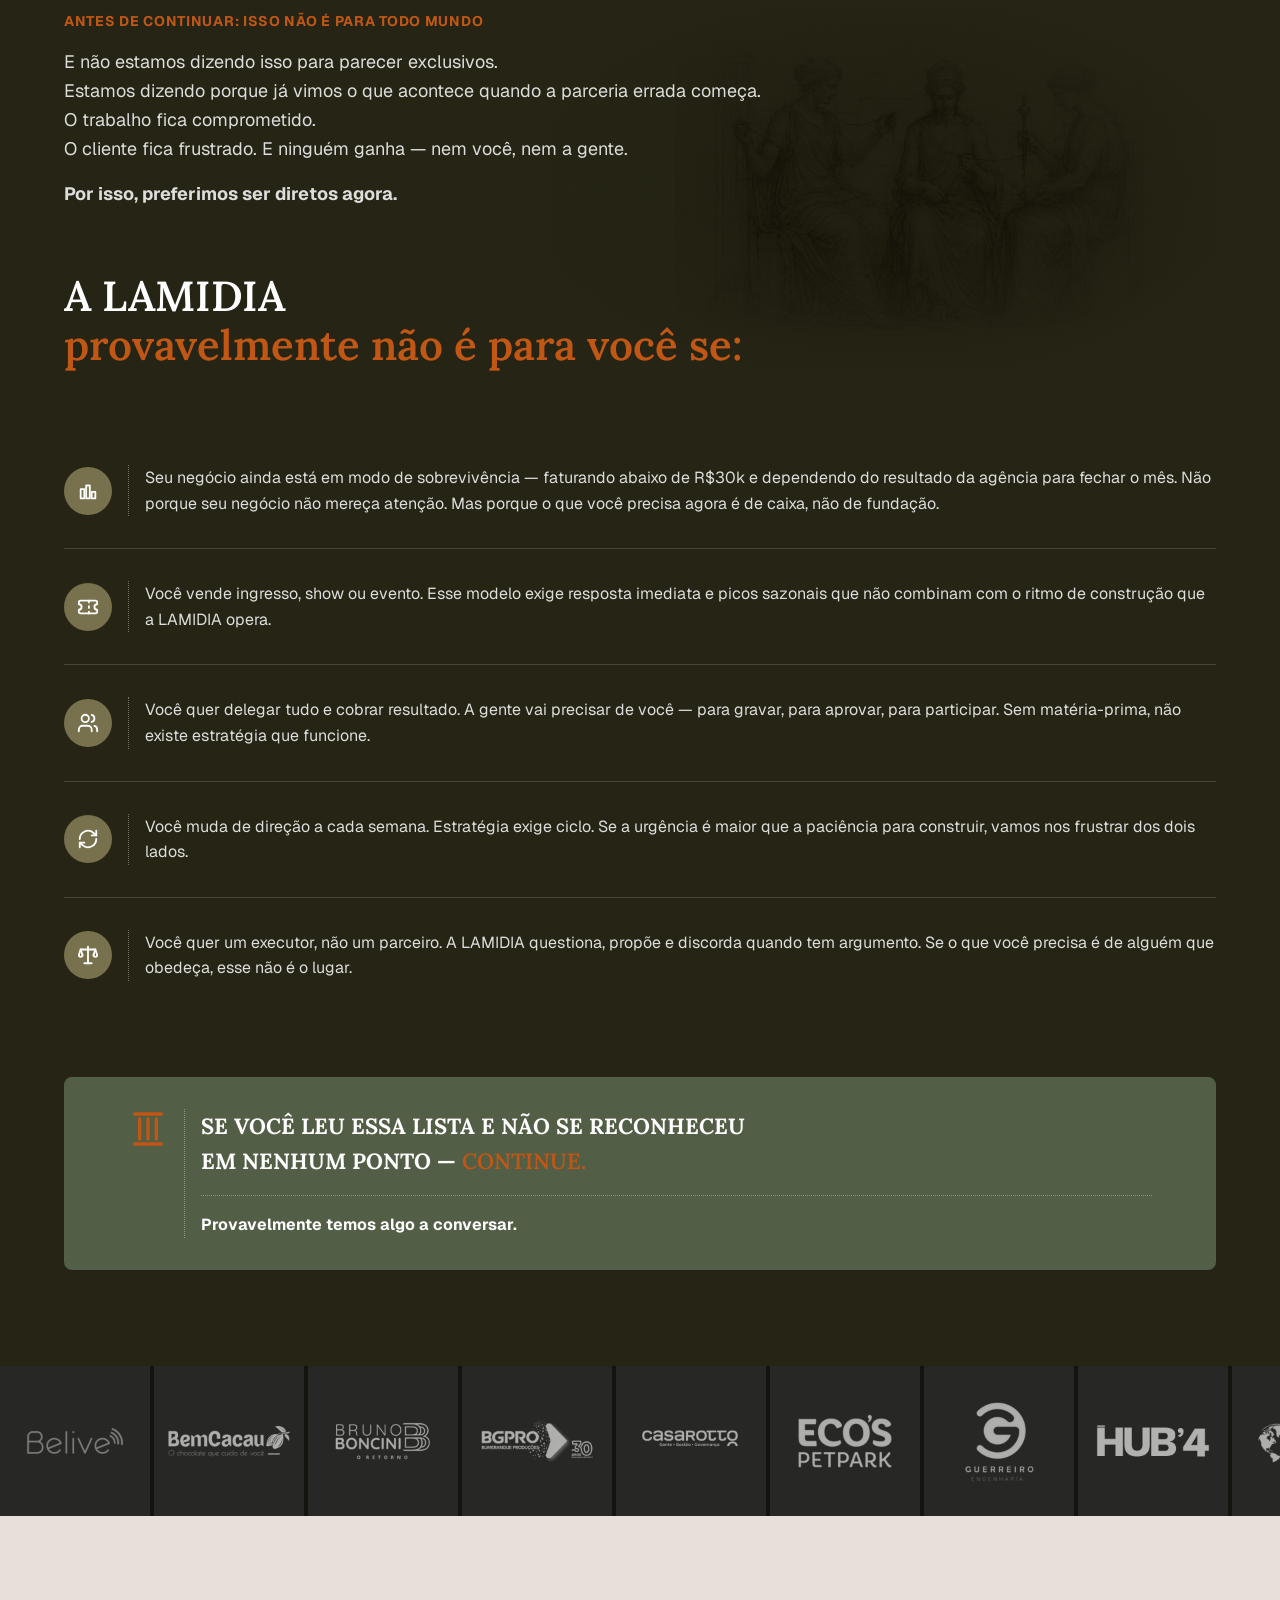
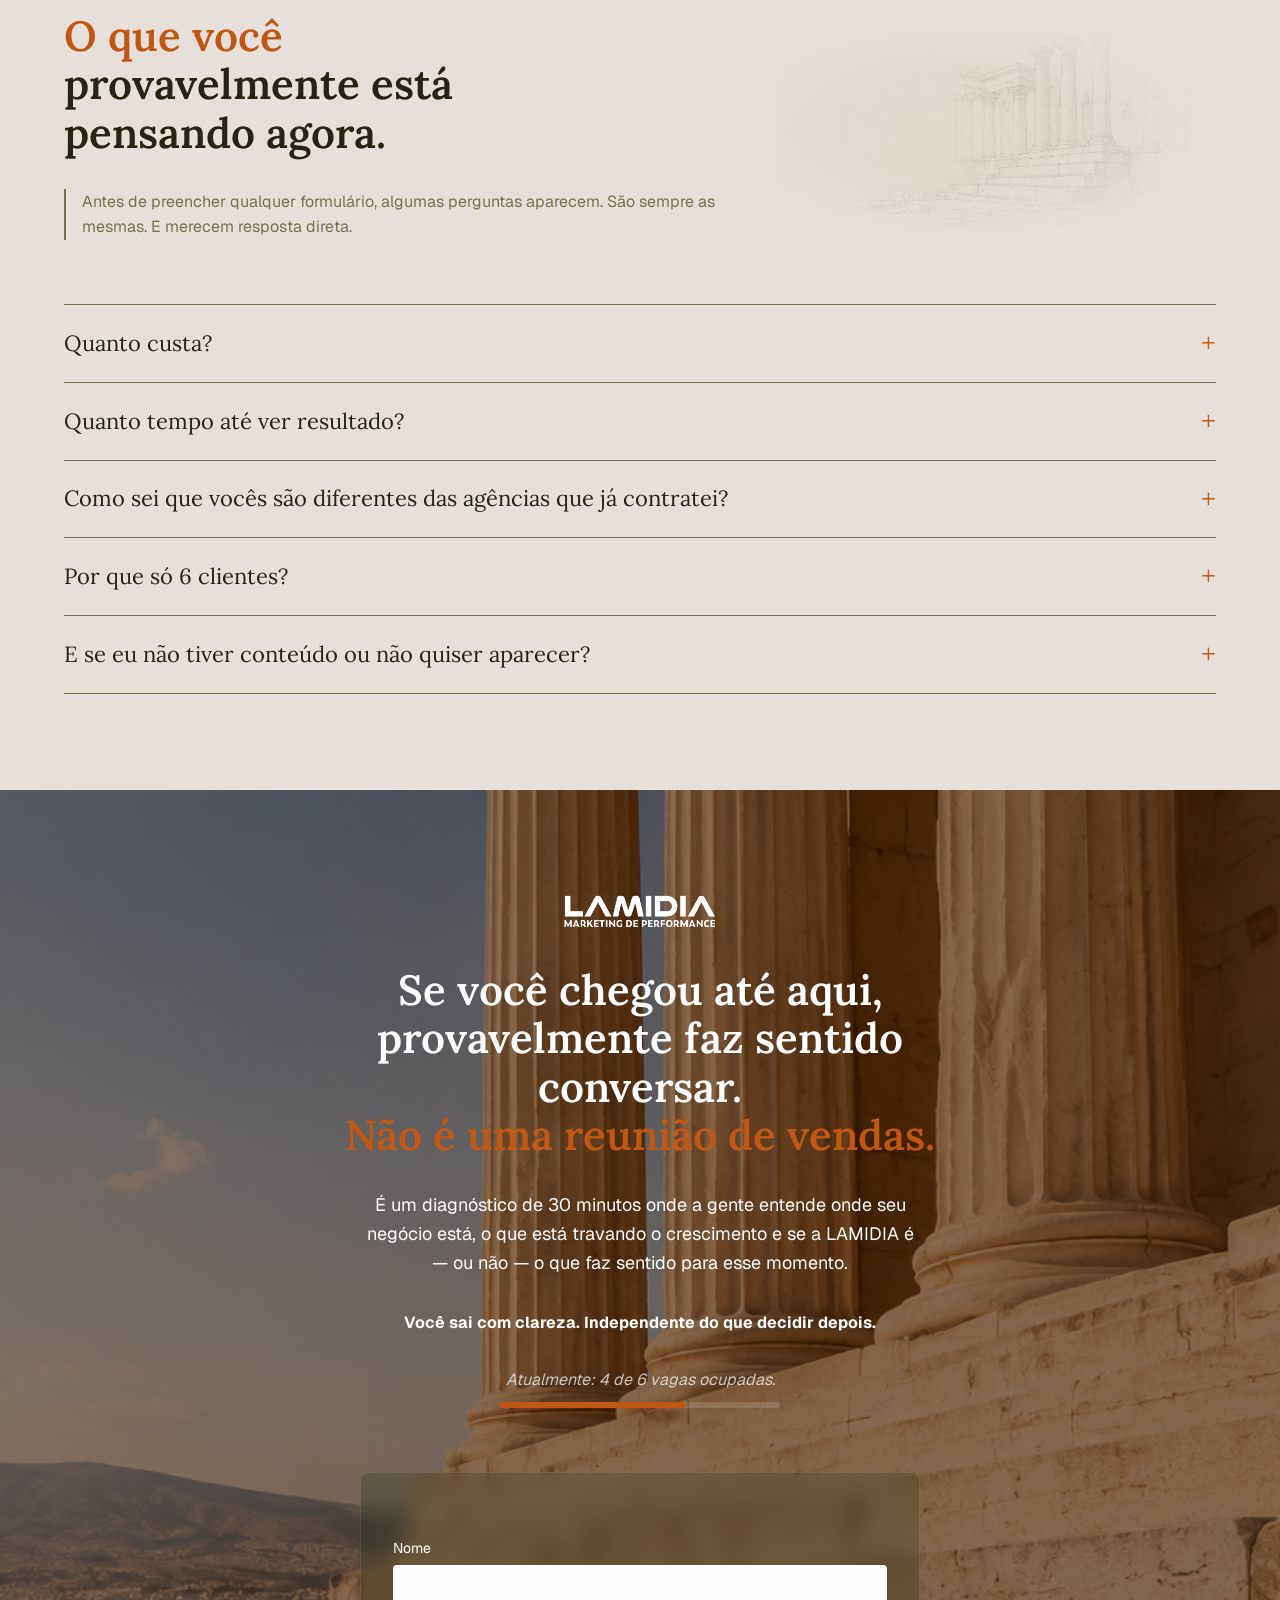
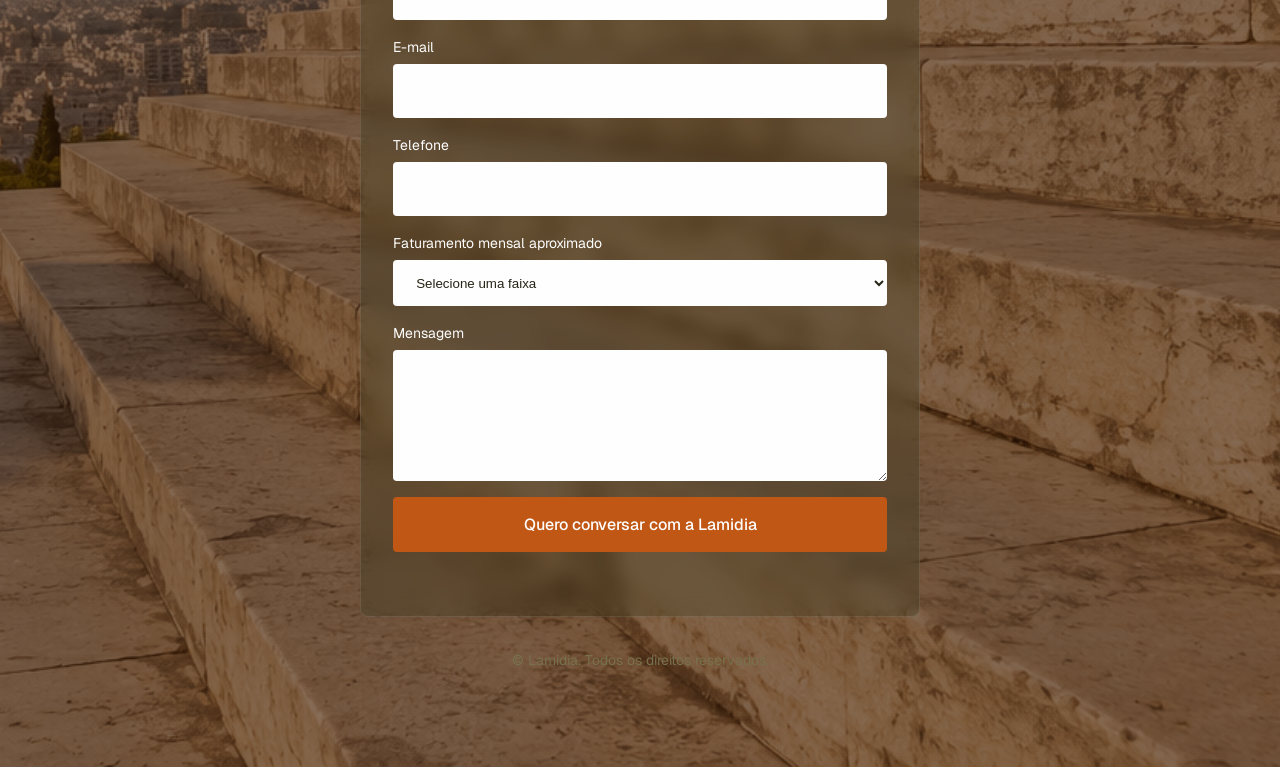
==== commit d3006a7a: "Instala Meta Pixel e Conversions API (CAPI) com deduplicação Co-Authored-By: Claude Sonnet 5 <norepl" ====
--- a/index.html
+++ b/index.html
@@ -10,6 +10,24 @@
   <link rel="preconnect" href="https://fonts.gstatic.com" crossorigin>
   <link href="https://fonts.googleapis.com/css2?family=Lora:ital,wght@0,400;0,500;0,600;0,700;1,400&family=Geist:wght@300;400;500&display=swap" rel="stylesheet">
   <link rel="stylesheet" href="style.css?v=2026-07-08-1">
+
+  <!-- Meta Pixel Code -->
+  <script>
+  !function(f,b,e,v,n,t,s)
+  {if(f.fbq)return;n=f.fbq=function(){n.callMethod?
+  n.callMethod.apply(n,arguments):n.queue.push(arguments)};
+  if(!f._fbq)f._fbq=n;n.push=n;n.loaded=!0;n.version='2.0';
+  n.queue=[];t=b.createElement(e);t.async=!0;
+  t.src=v;s=b.getElementsByTagName(e)[0];
+  s.parentNode.insertBefore(t,s)}(window, document,'script',
+  'https://connect.facebook.net/en_US/fbevents.js');
+  fbq('init', '932511432680140');
+  fbq('track', 'PageView');
+  </script>
+  <noscript><img height="1" width="1" style="display:none"
+  src="https://www.facebook.com/tr?id=932511432680140&ev=PageView&noscript=1"
+  /></noscript>
+  <!-- End Meta Pixel Code -->
 </head>
 <body>
 
--- a/style.css
+++ b/style.css
@@ -1563,6 +1563,7 @@
   text-align: left;
   font-family: var(--font-heading);
   font-size: var(--fs-h6);
+  color: var(--color-black-olive);
 }
 
 .faq__question > span:first-child {
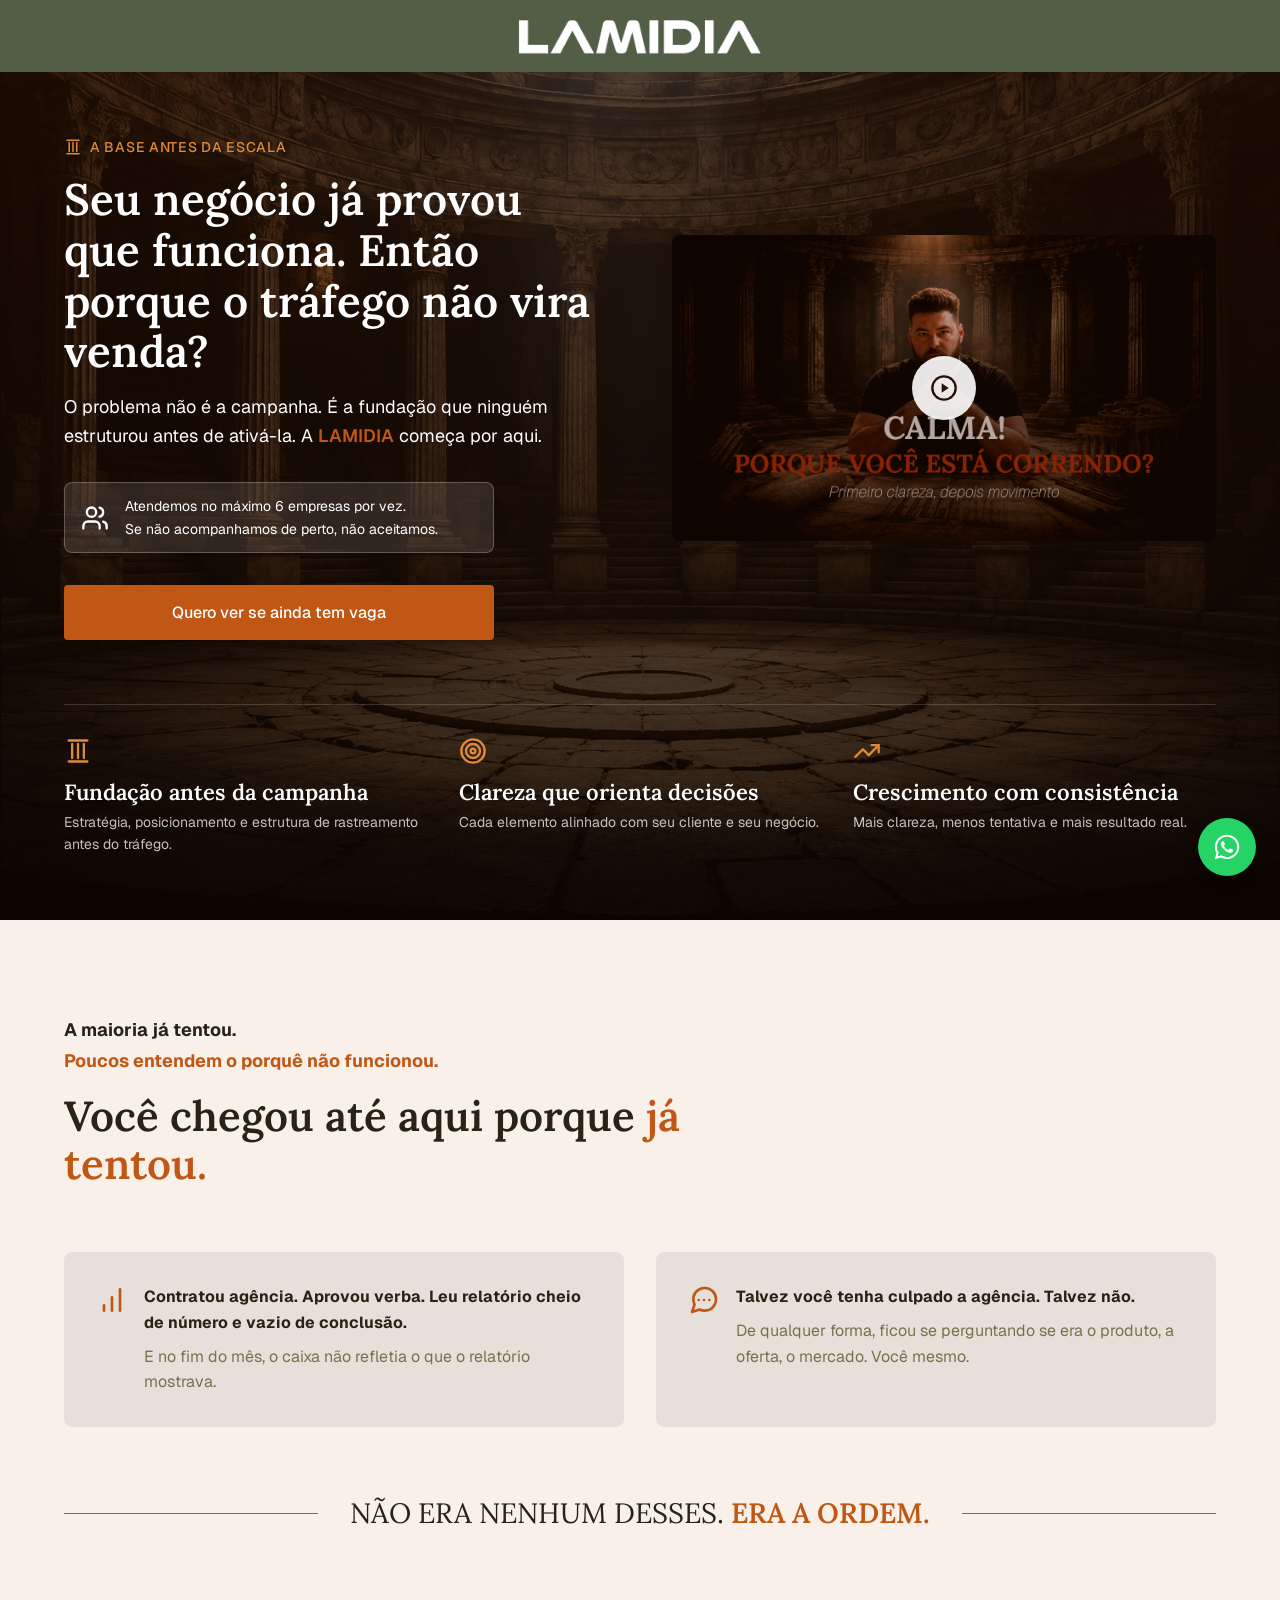
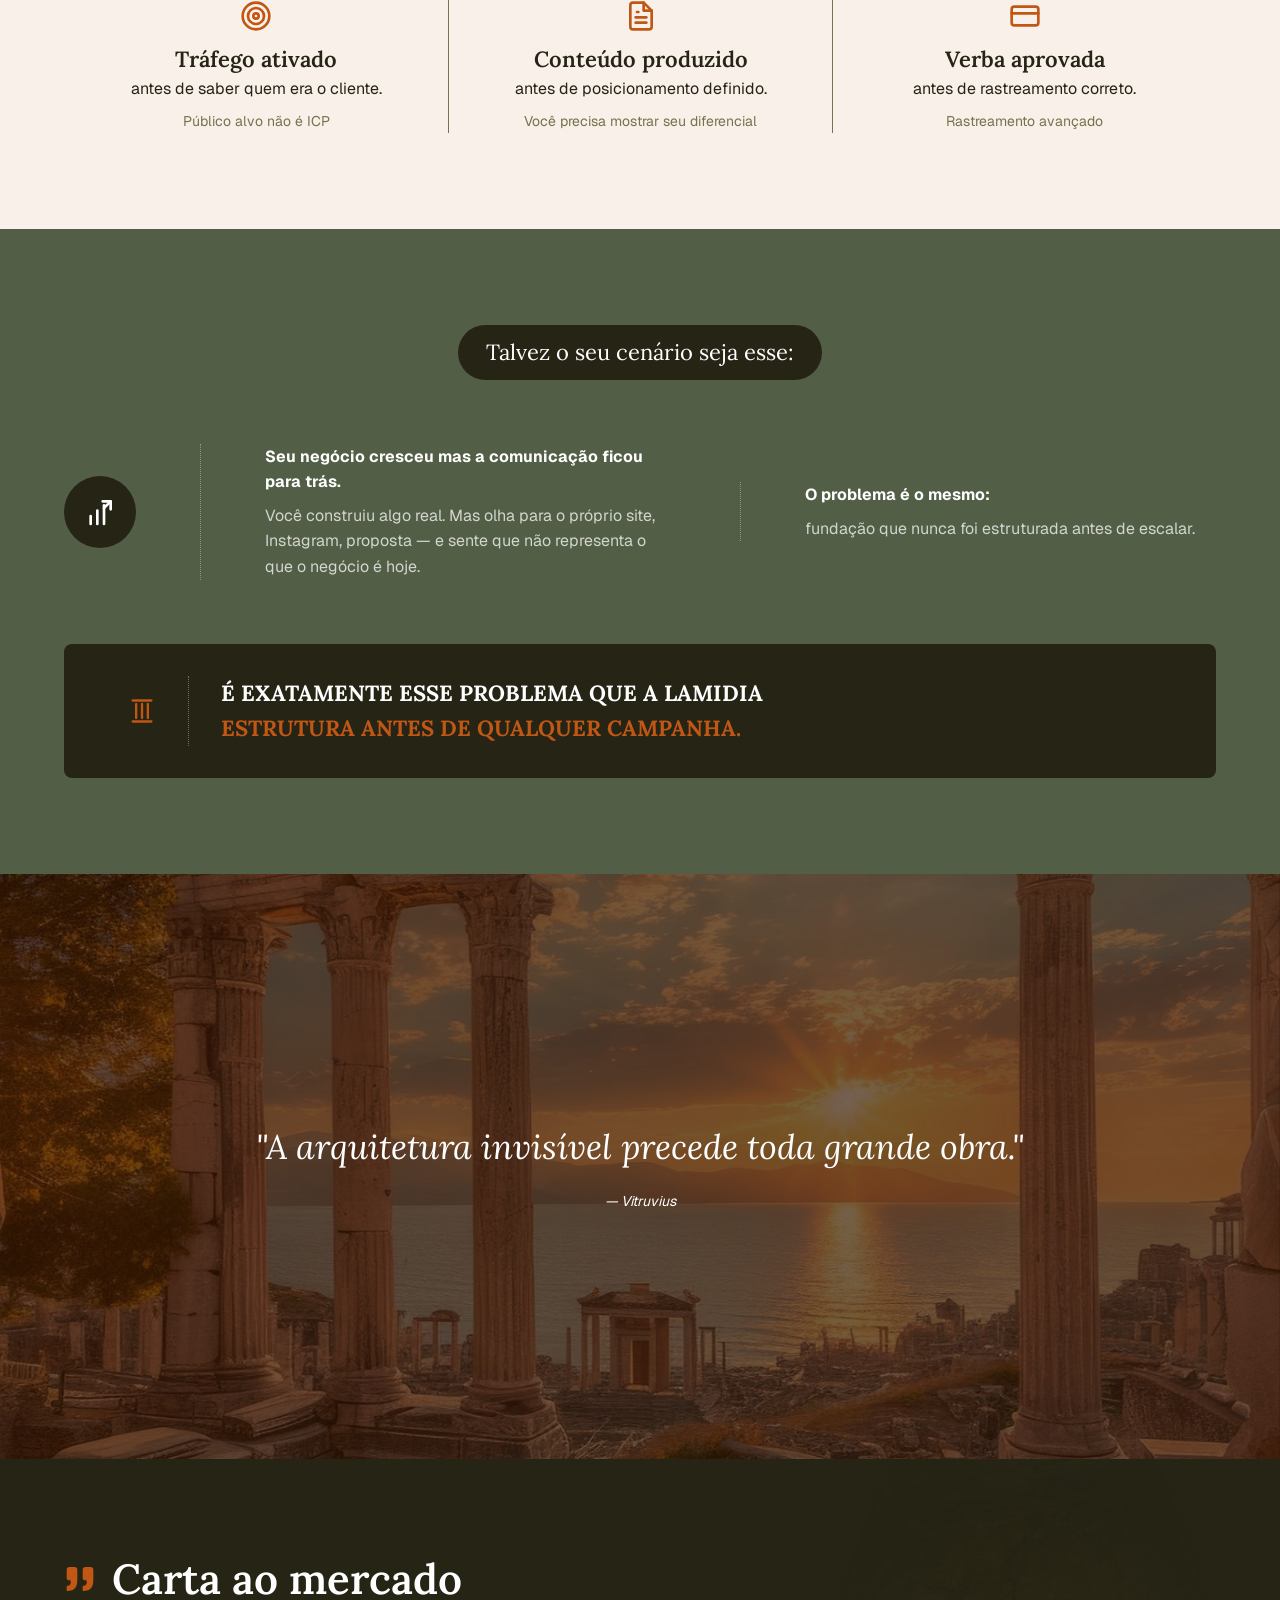
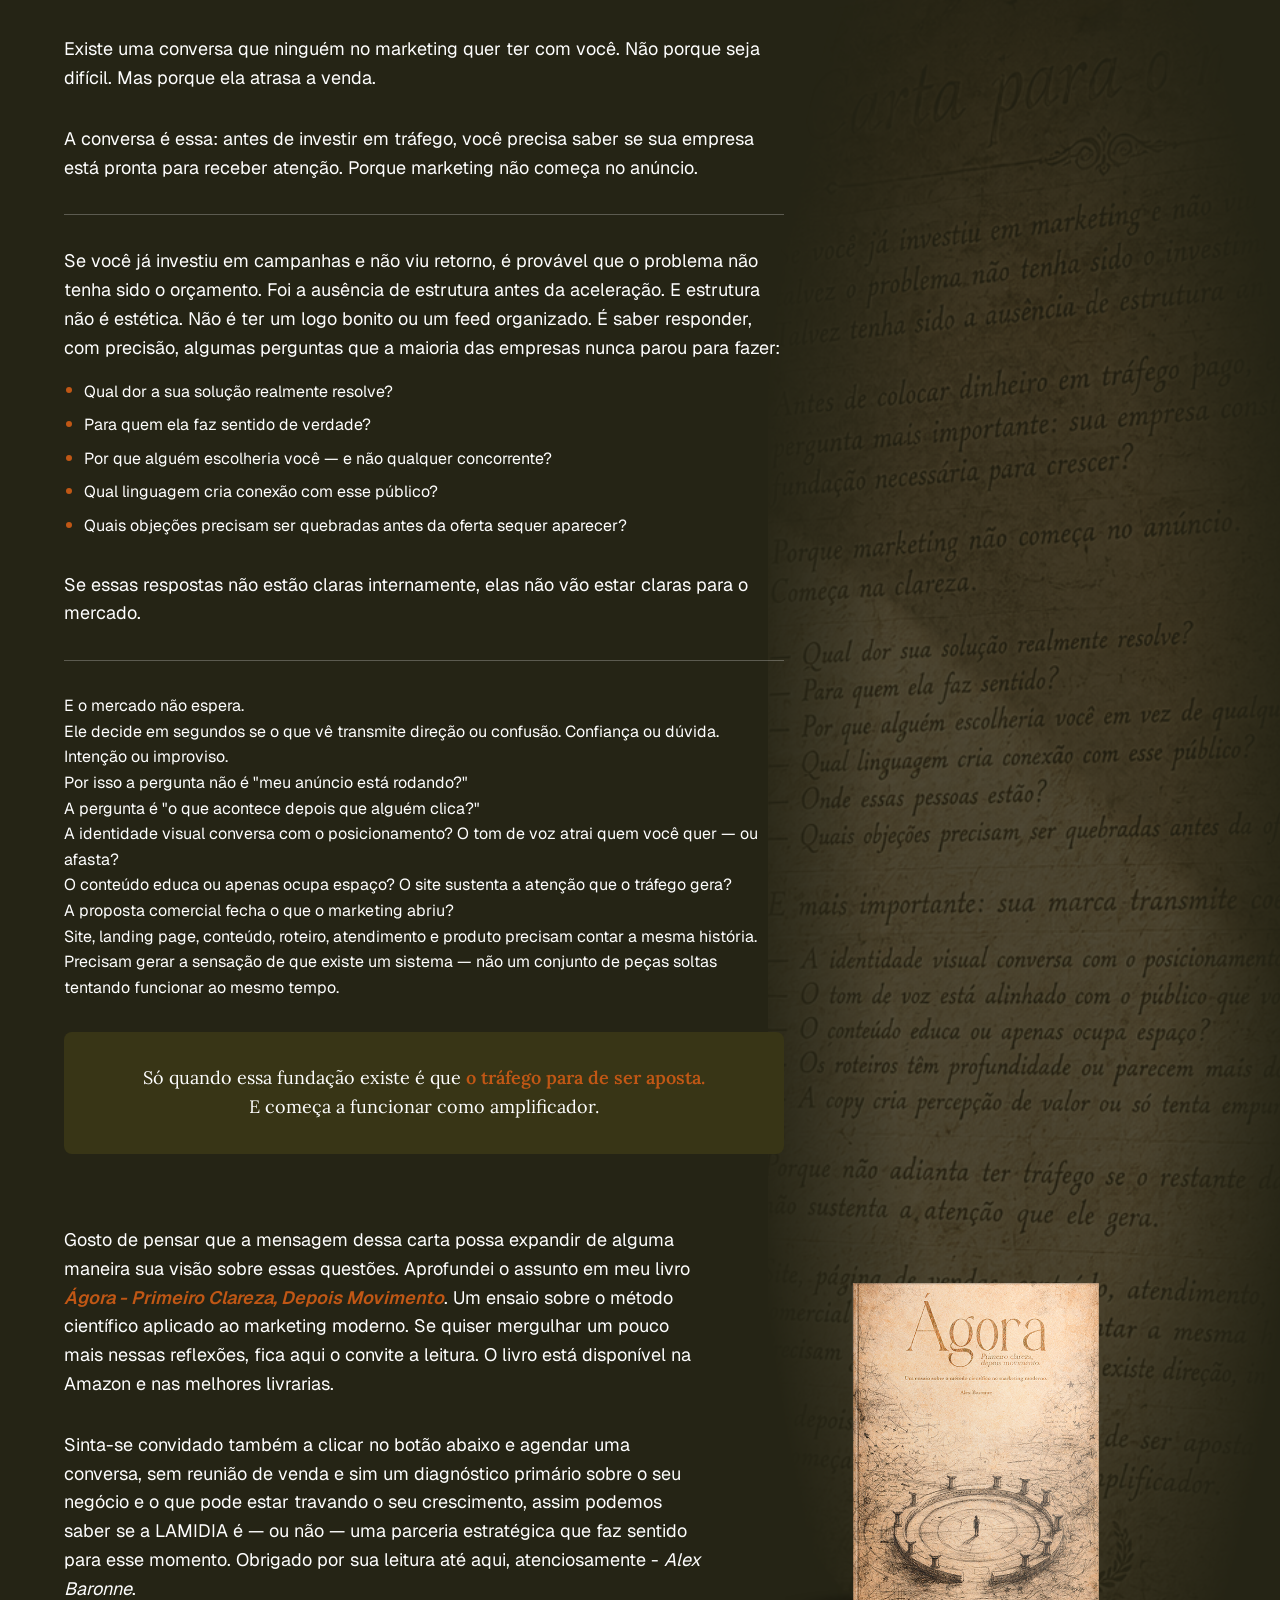
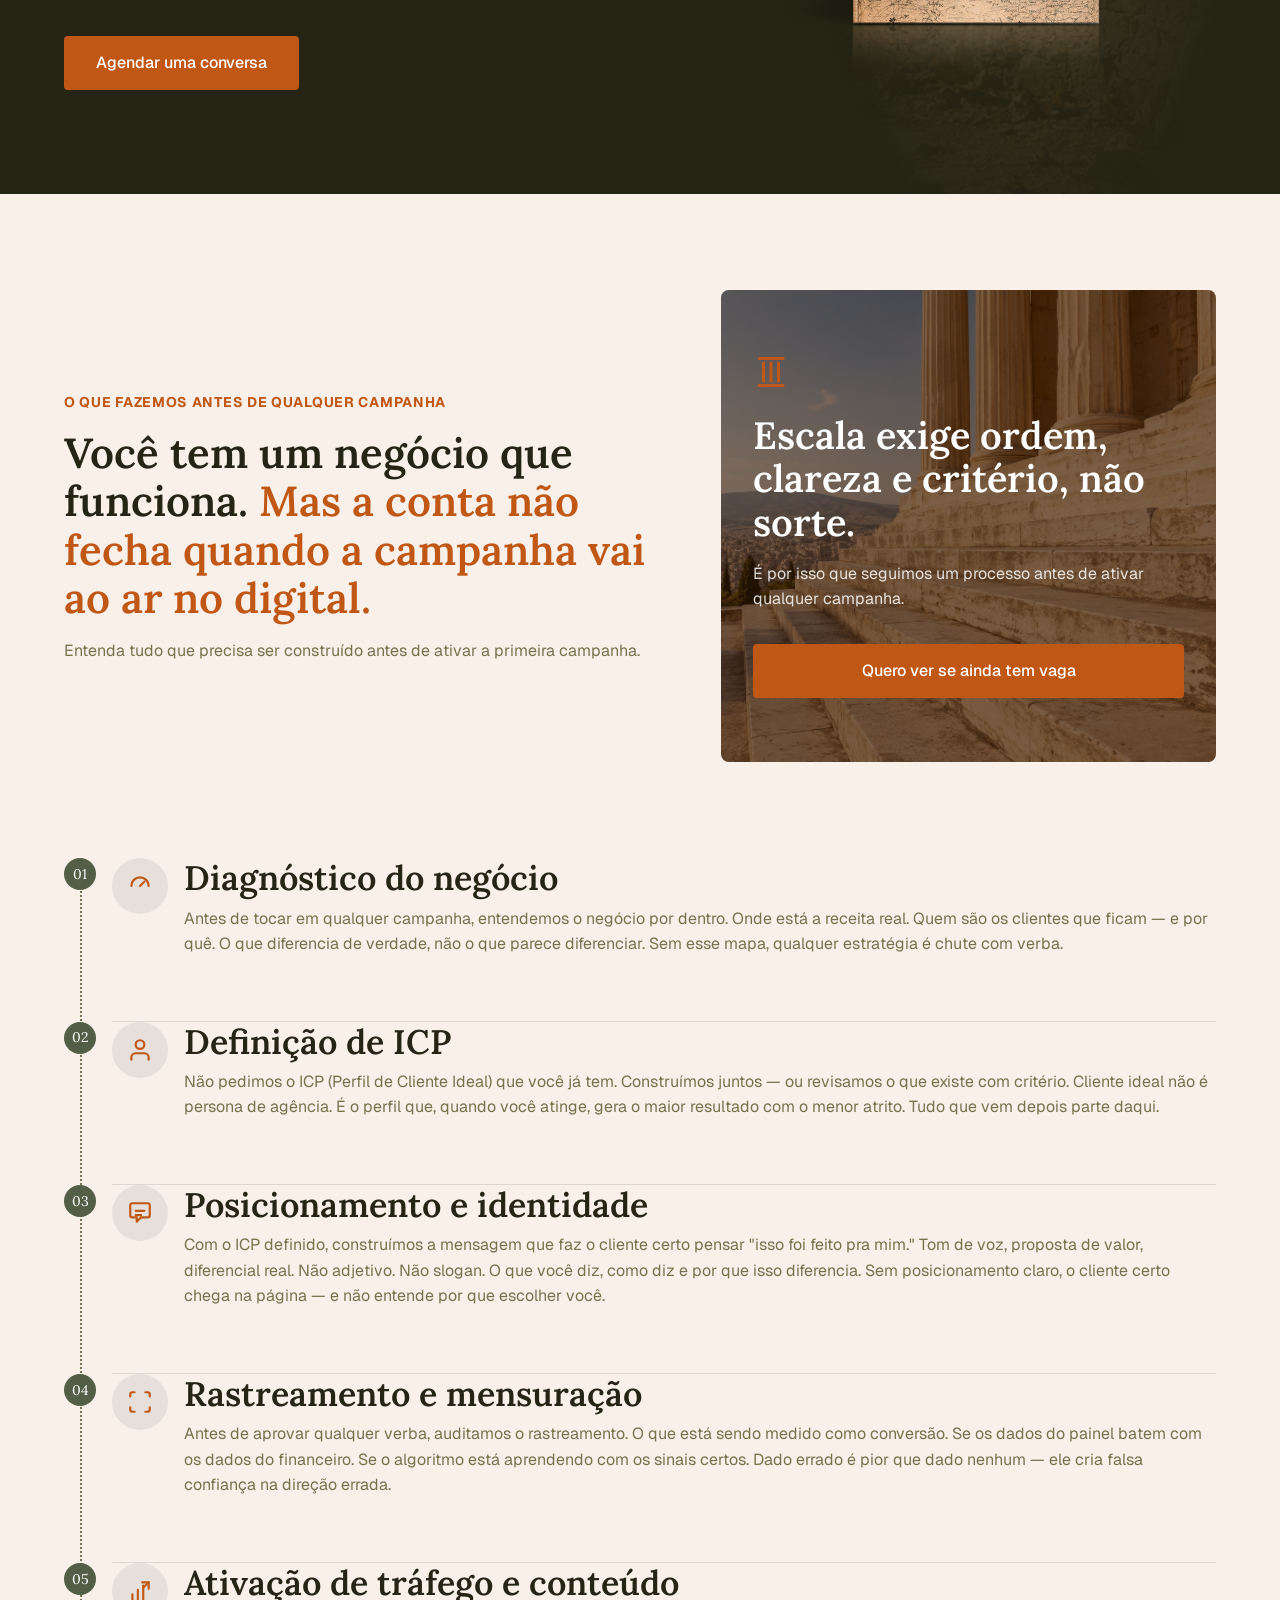
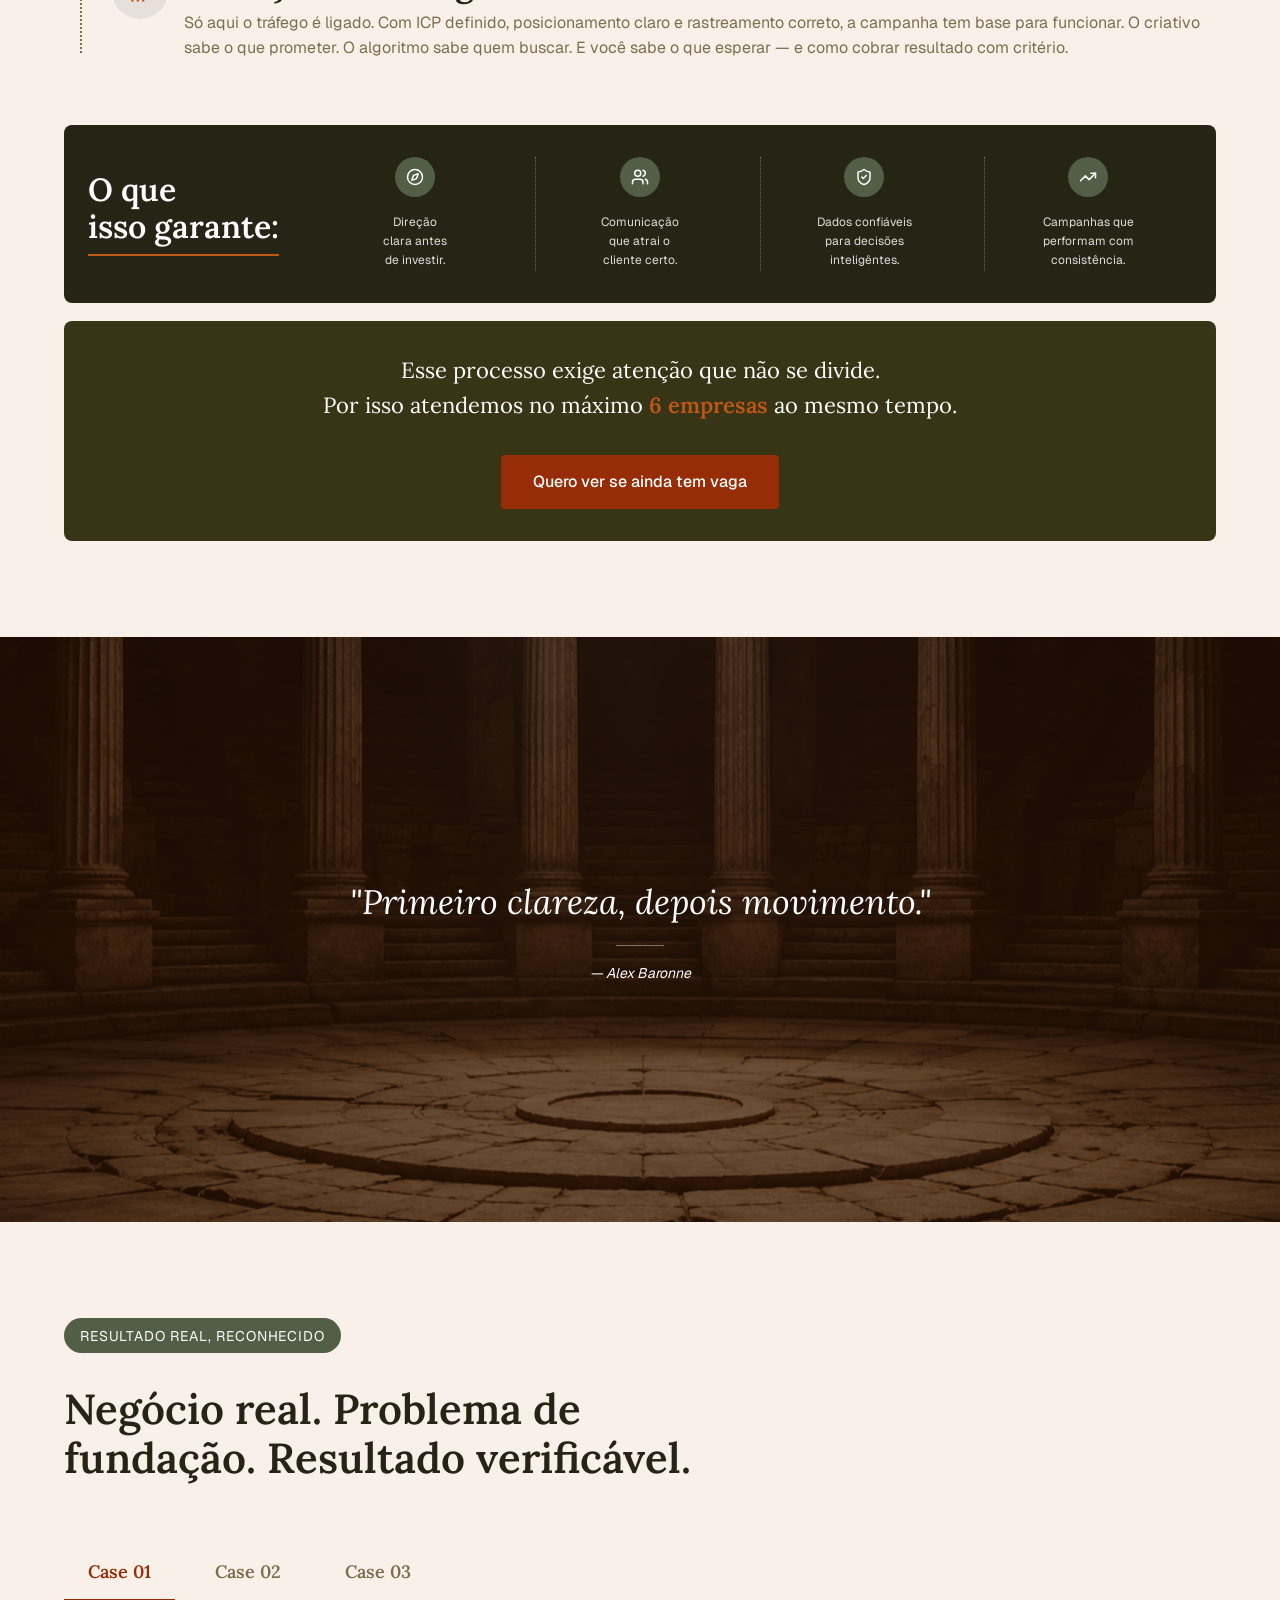
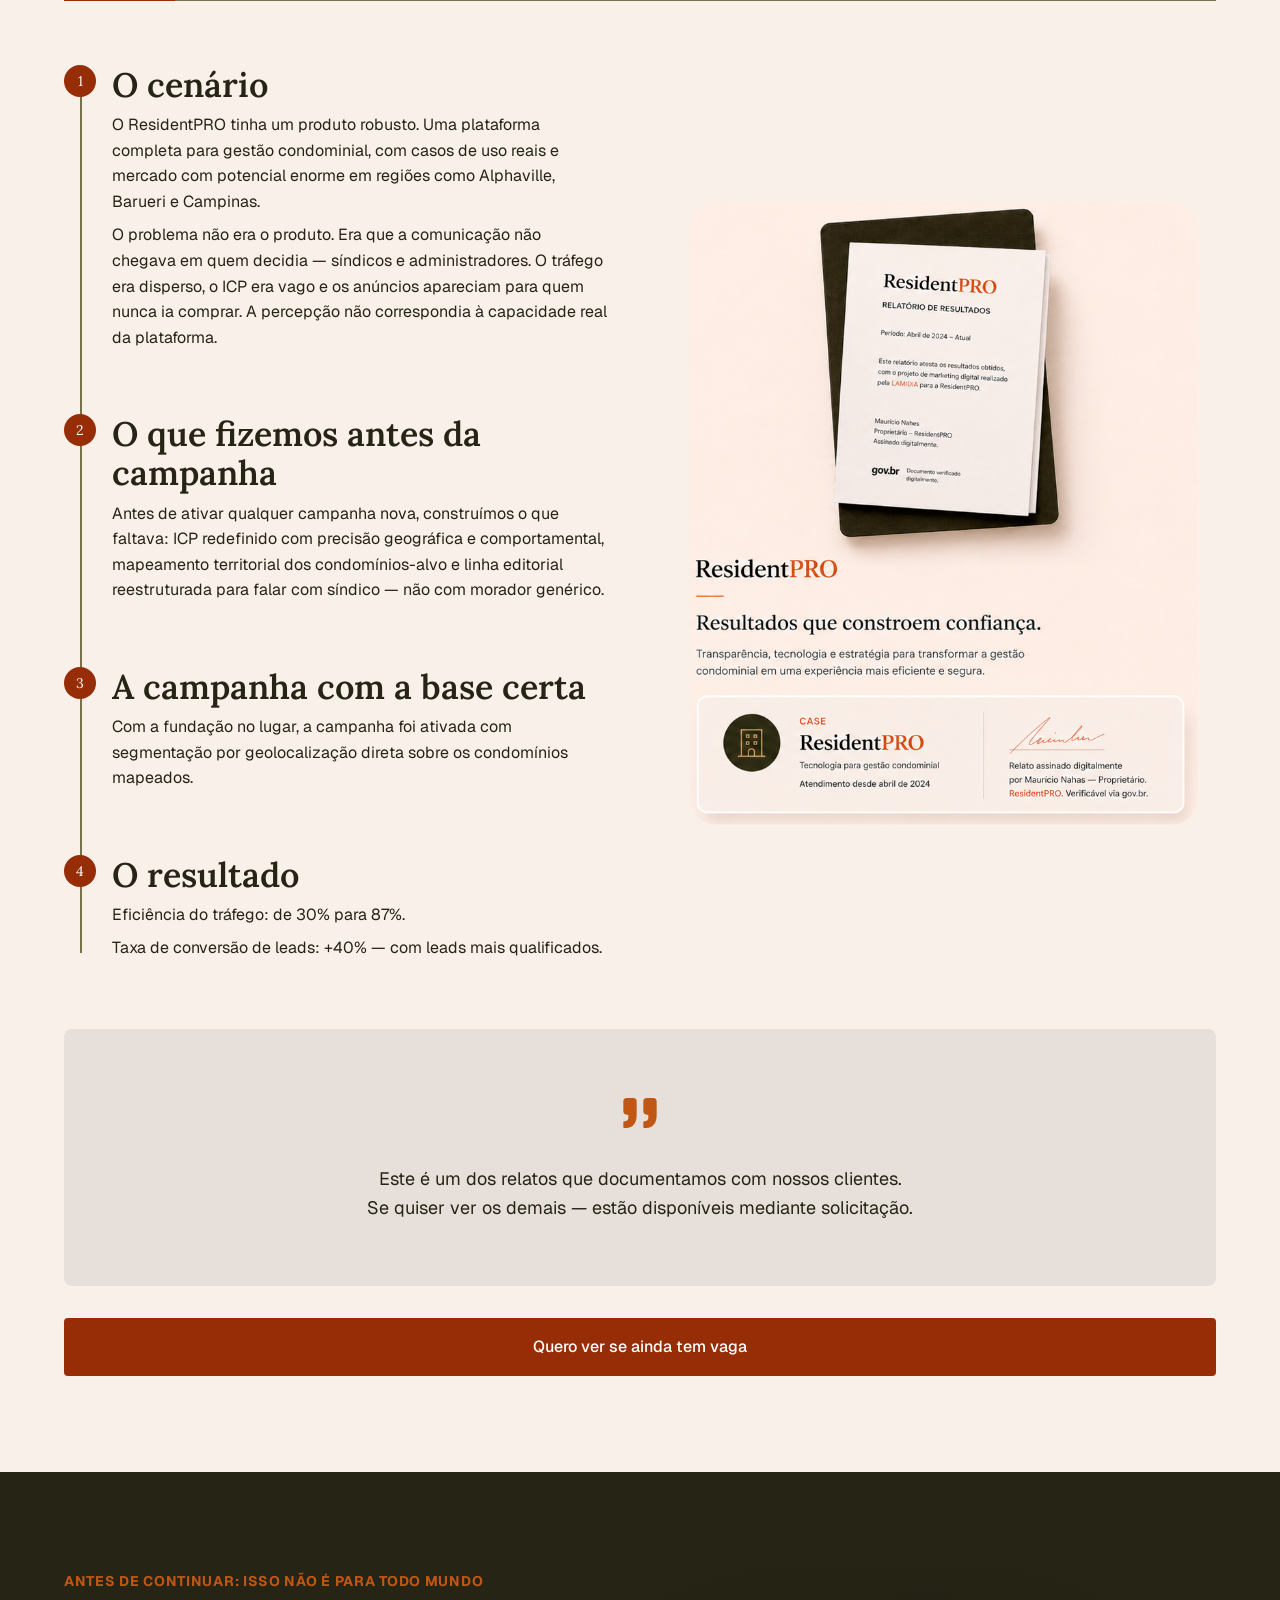
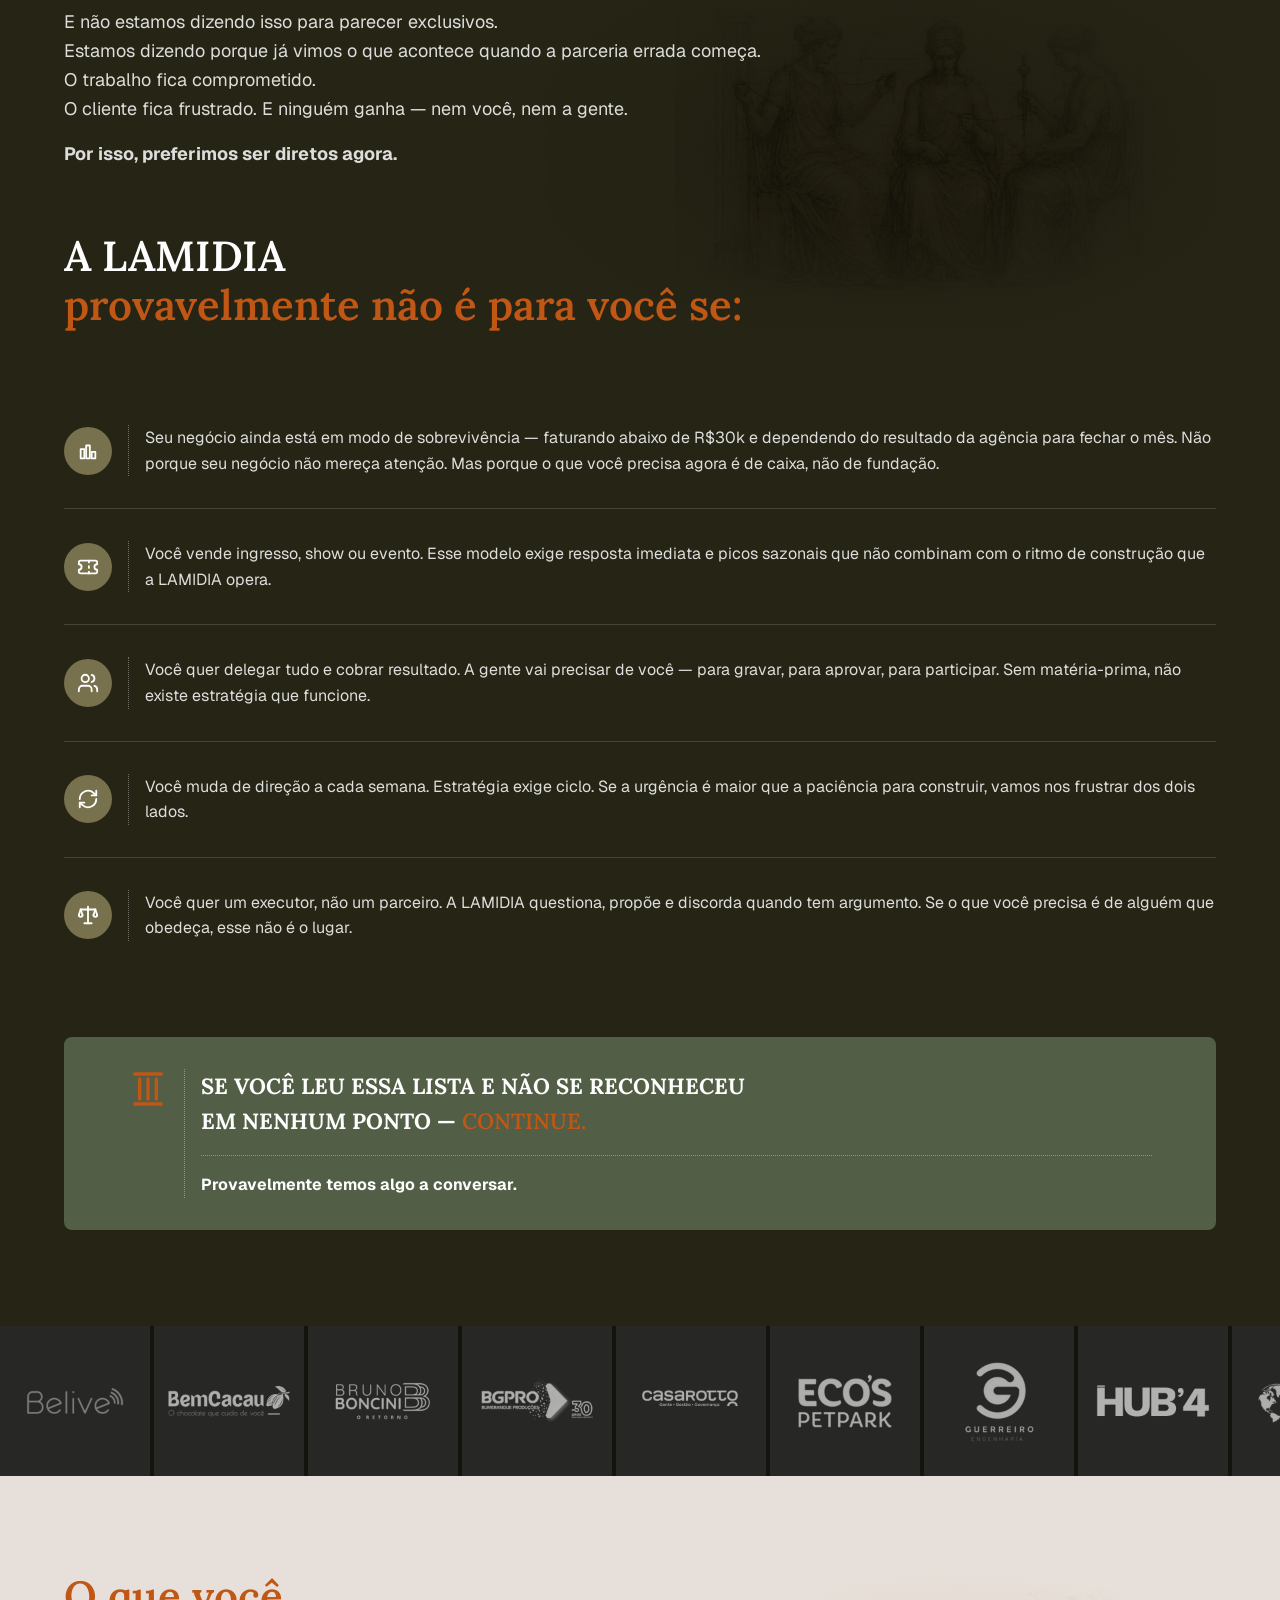
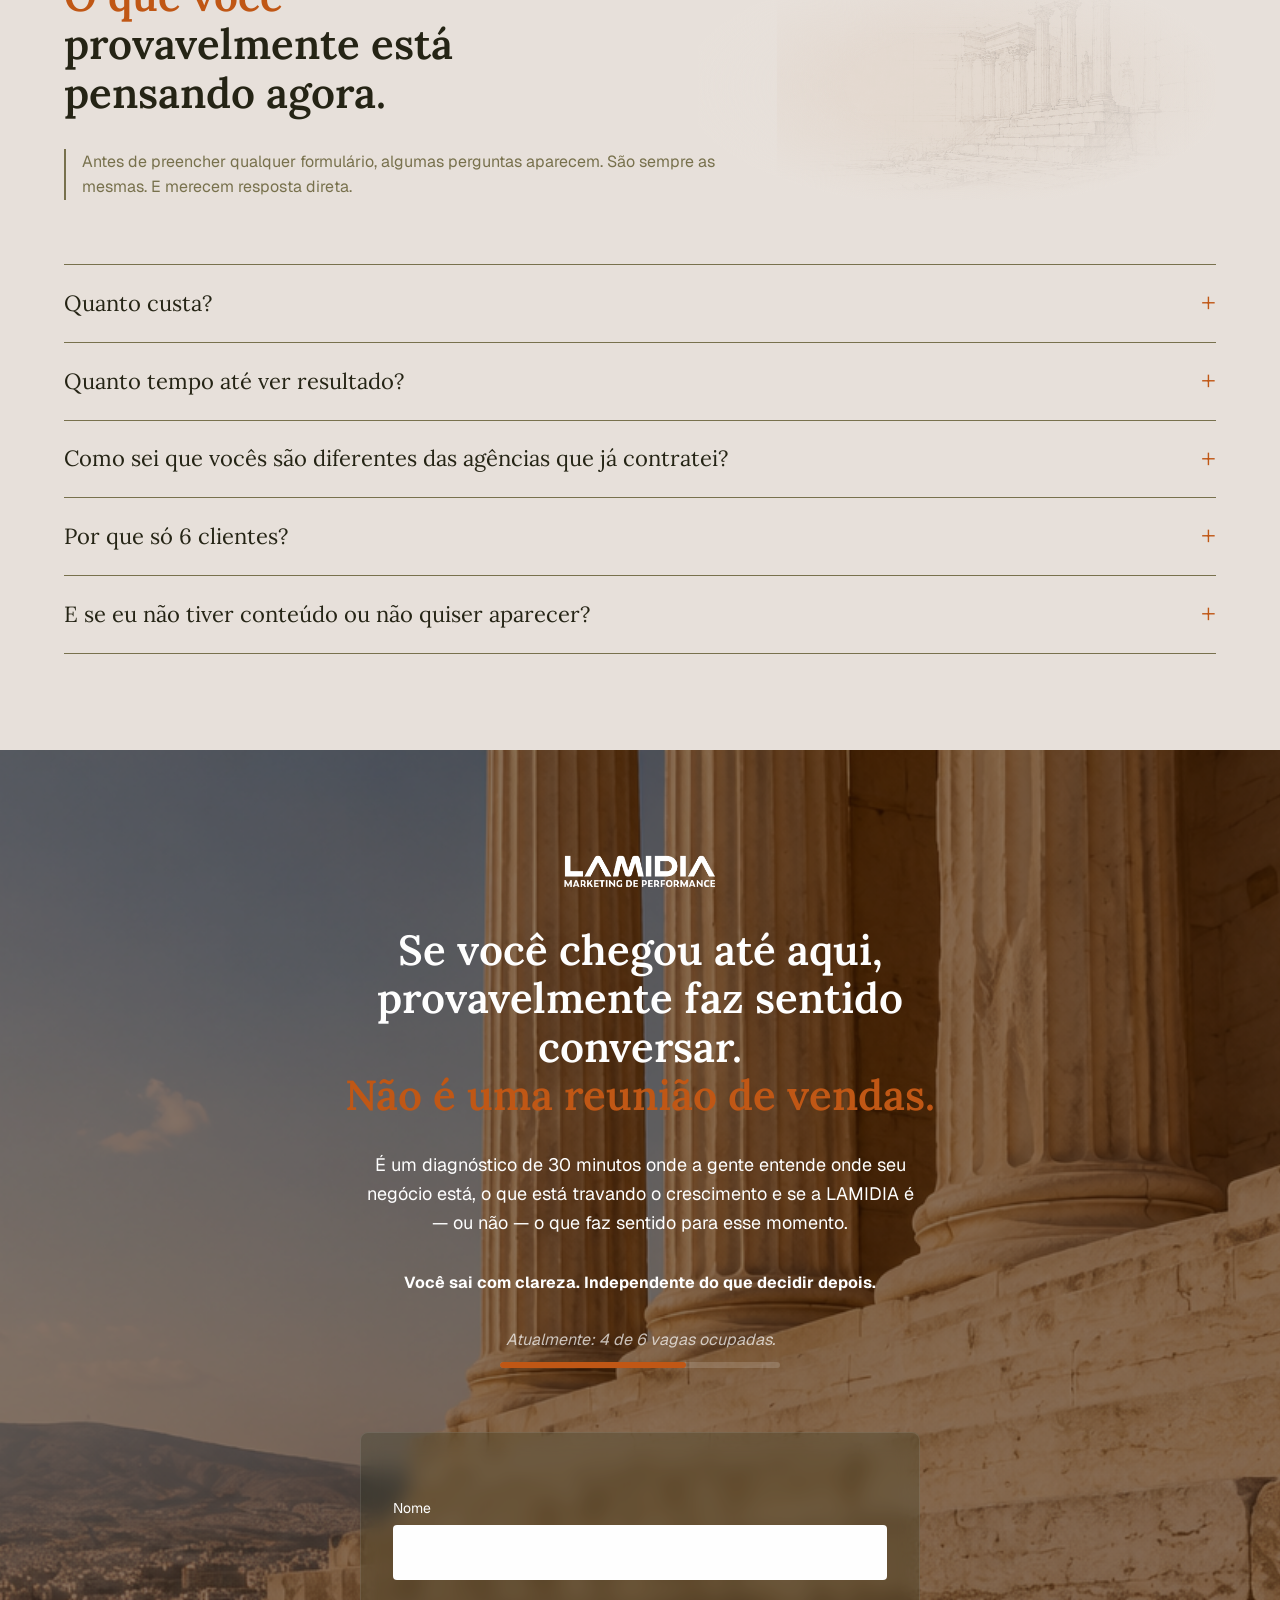
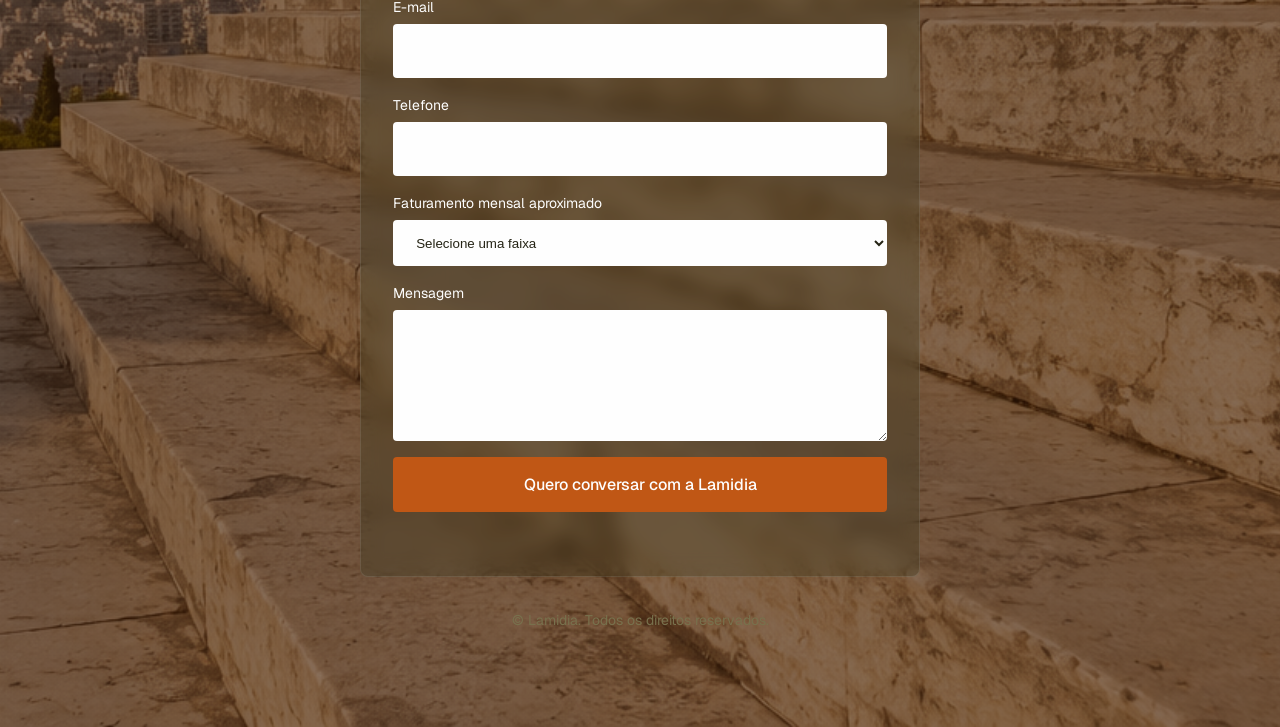
==== commit 4ef43bef: "Ajusta primeira dobra e layout mobile" ====
--- a/index.html
+++ b/index.html
@@ -6,6 +6,7 @@
   <meta name="format-detection" content="telephone=no, date=no, address=no, email=no">
   <title>Lamidia</title>
   <meta name="description" content="">
+  <meta name="facebook-domain-verification" content="atjwcf6qtinwo23a1d19qx3m5c9ez1" />
   <link rel="preconnect" href="https://fonts.googleapis.com">
   <link rel="preconnect" href="https://fonts.gstatic.com" crossorigin>
   <link href="https://fonts.googleapis.com/css2?family=Lora:ital,wght@0,400;0,500;0,600;0,700;1,400&family=Geist:wght@300;400;500&display=swap" rel="stylesheet">
@@ -34,9 +35,8 @@
   <header class="site-header">
     <div class="container site-header__inner">
       <a href="#" class="site-header__logo">
-        <img src="assets/img/Logotipo_lamidia/logo-lamidia-branco.png" alt="Lamidia">
+        <img src="assets/img/logo-lamidia-branco.png" alt="Lamidia">
       </a>
-      <a href="#contato" class="btn btn--cta">Falar com a Lamidia</a>
     </div>
   </header>
 
@@ -77,11 +77,9 @@
               </p>
             </div>
 
-            <form class="hero__form" action="#" method="post">
-              <!-- TODO: destino do formulário a definir -->
-              <input type="email" class="hero__input" placeholder="Seu melhor e-mail" required>
-              <button type="submit" class="btn btn--cta">Quero ver se ainda tem vaga</button>
-            </form>
+            <div class="hero__form">
+              <a href="#contato" class="btn btn--cta">Quero ver se ainda tem vaga</a>
+            </div>
           </div>
 
           <div class="hero__media">
--- a/style.css
+++ b/style.css
@@ -239,7 +239,7 @@
 .site-header__inner {
   display: flex;
   align-items: center;
-  justify-content: space-between;
+  justify-content: center;
 }
 
 .site-header__logo img {
@@ -325,7 +325,7 @@
   display: flex;
   align-items: center;
   gap: var(--space-sm);
-  max-width: 480px;
+  width: min(100%, 430px);
   background-color: rgba(248, 240, 233, 0.12);
   border: 1px solid rgba(248, 240, 233, 0.25);
   border-radius: var(--radius-md);
@@ -346,16 +346,11 @@
 .hero__form {
   display: flex;
   gap: var(--space-sm);
-  max-width: 480px;
-}
-
-.hero__input {
-  flex: 1;
-  padding: 0.9rem 1.2rem;
-  border-radius: var(--radius-sm);
-  border: none;
-  background-color: var(--color-white);
-  color: var(--color-black-olive);
+  width: min(100%, 430px);
+}
+
+.hero__form .btn--cta {
+  width: 100%;
 }
 
 .hero__video {
@@ -1861,8 +1856,29 @@
   }
 
   .carta__book {
-    max-width: 280px;
+    order: 2;
+    max-width: 250px;
     margin-inline: auto;
+    margin-top: 0.25rem;
+  }
+
+  .carta__final-grid {
+    row-gap: 0.75rem;
+  }
+
+  .carta__final-text {
+    display: contents;
+  }
+
+  .carta__cta {
+    order: 3;
+    justify-self: center;
+    width: min(100%, 360px);
+    margin: 0.25rem auto 0;
+  }
+
+  .carta__cta .btn {
+    width: 100%;
   }
 
   .carta::before {
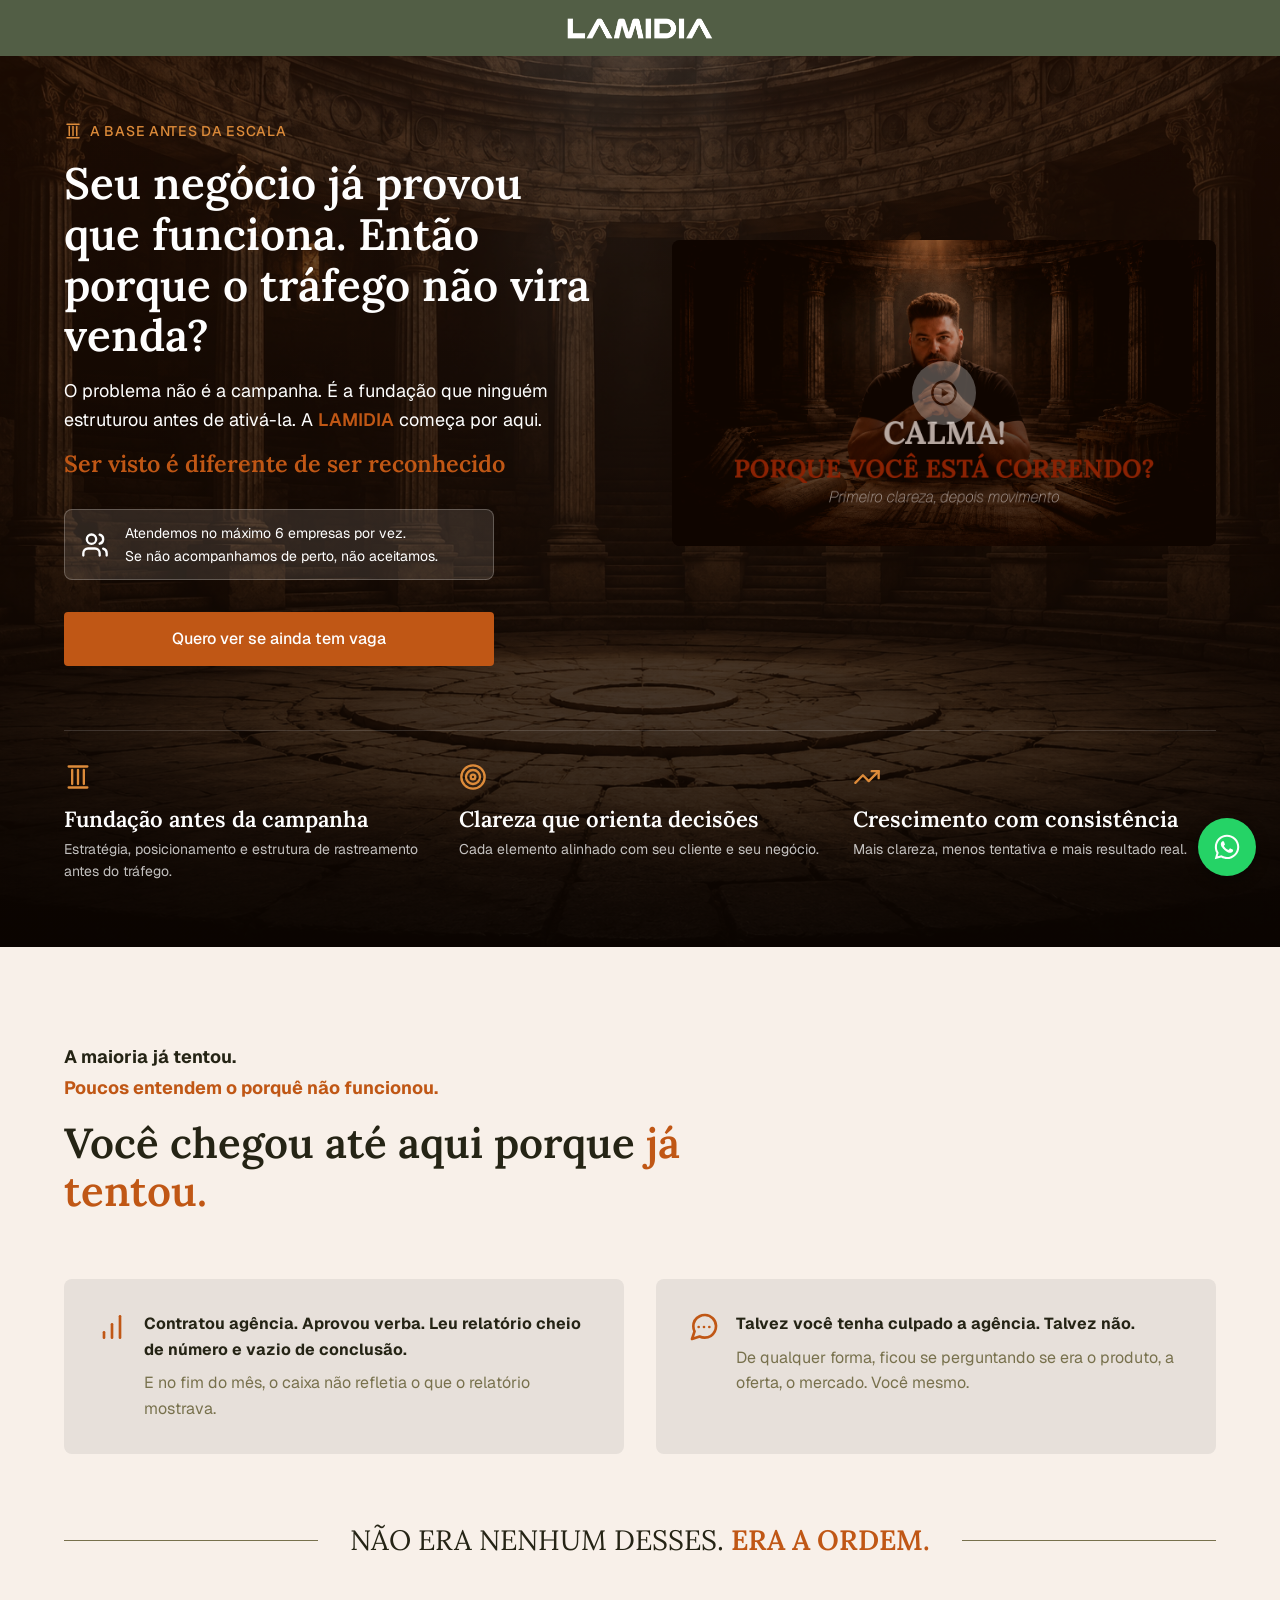
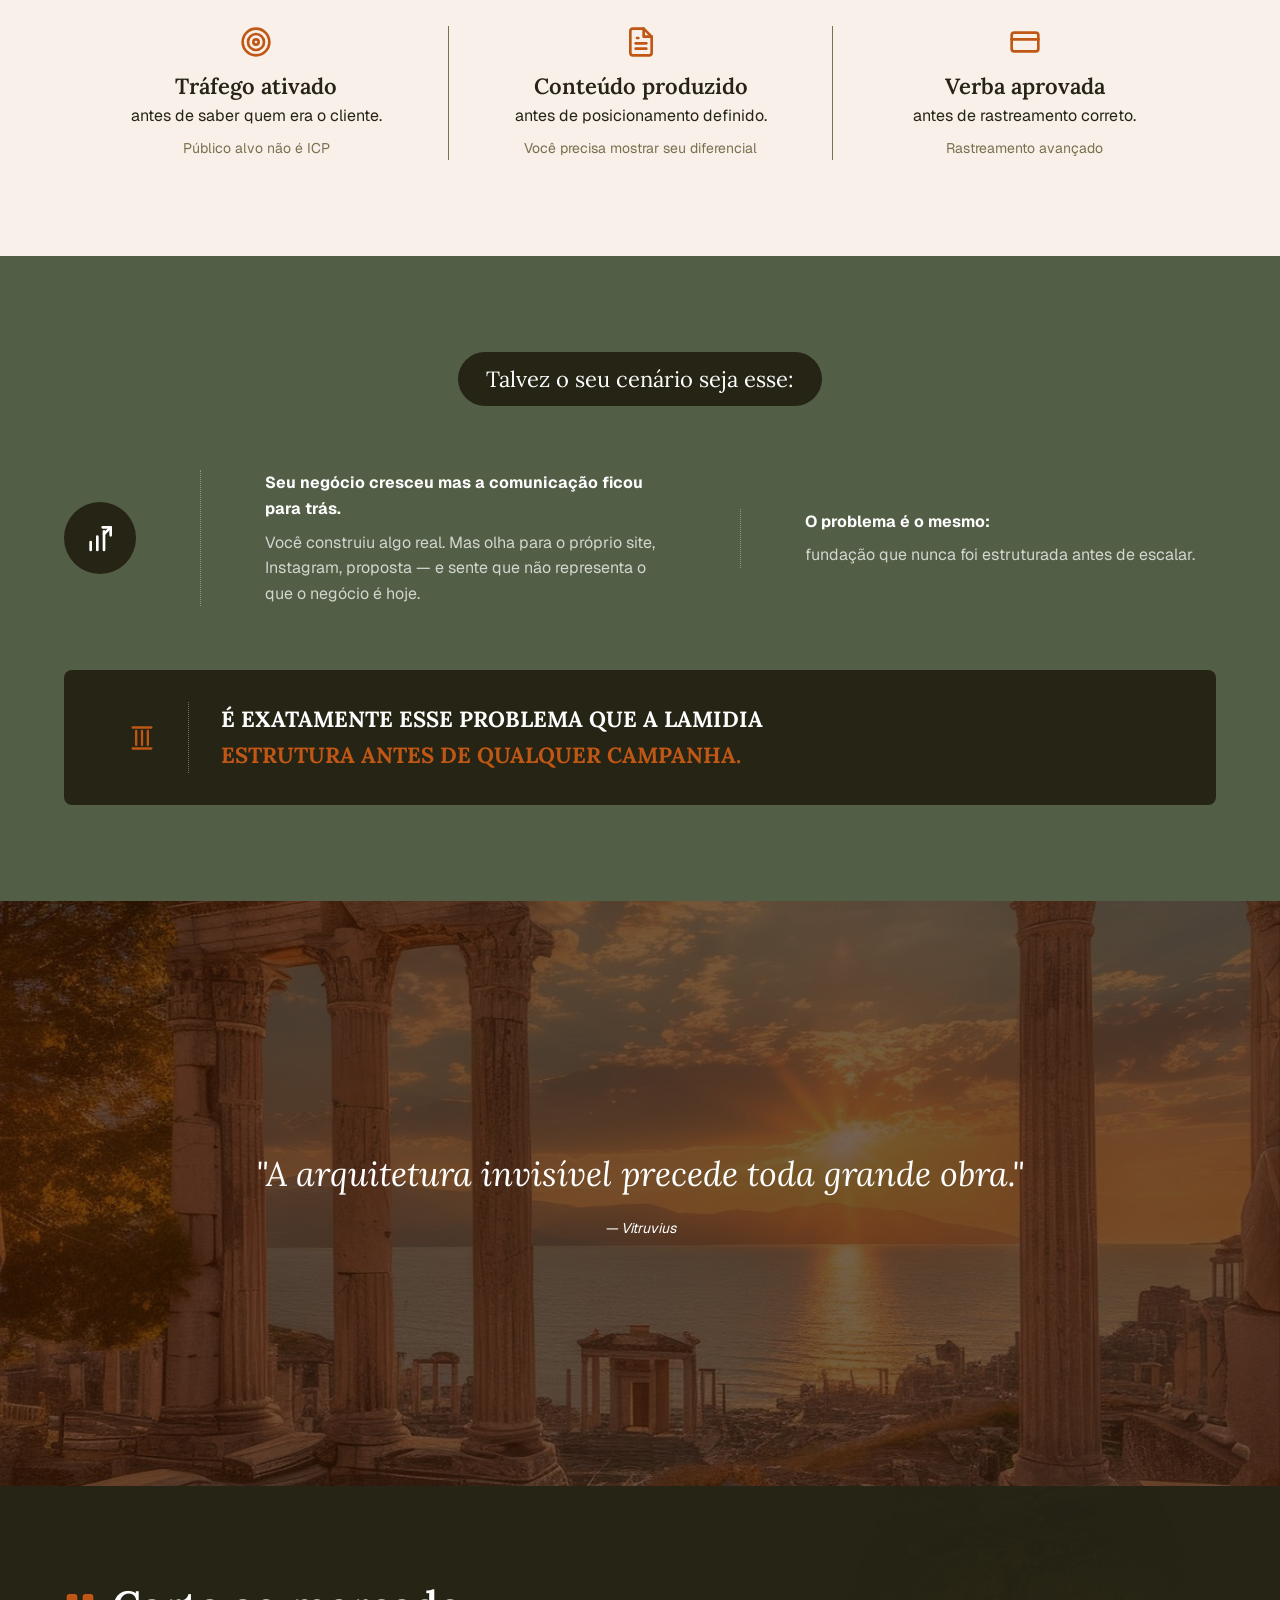
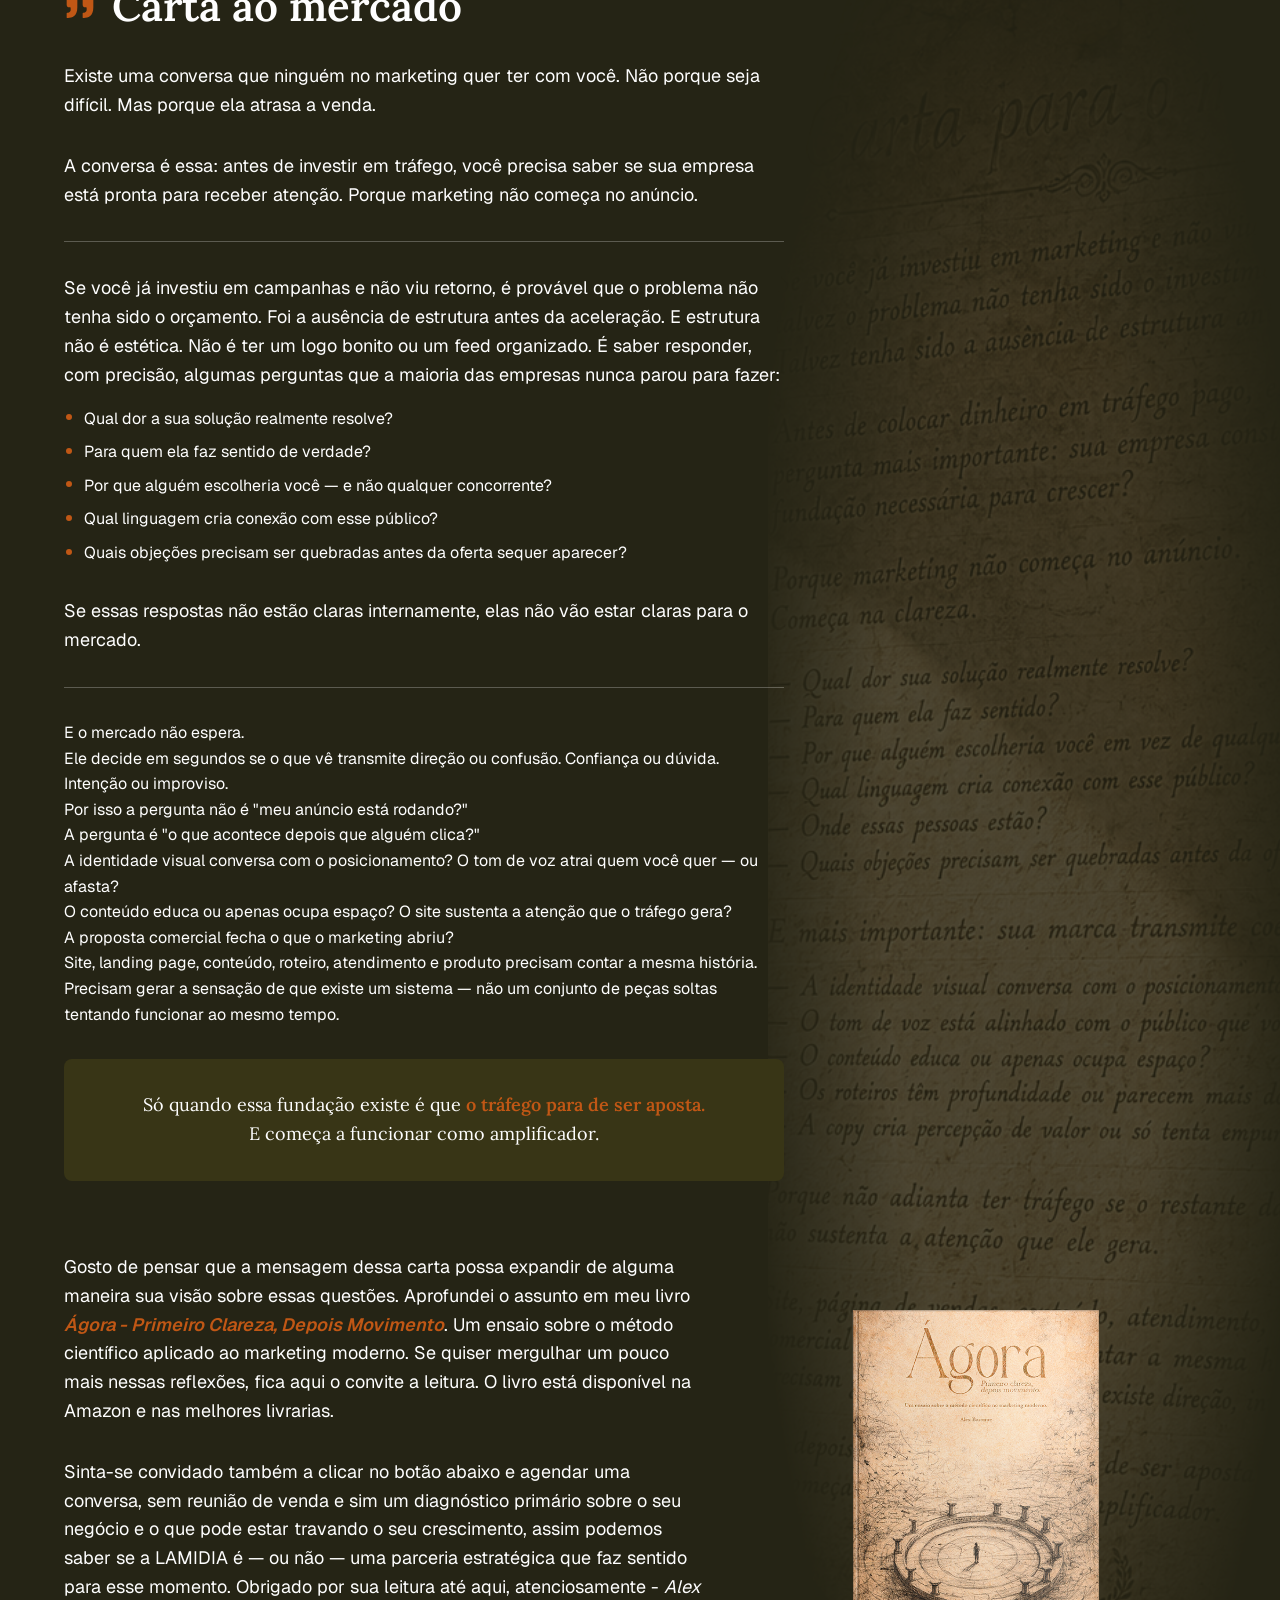
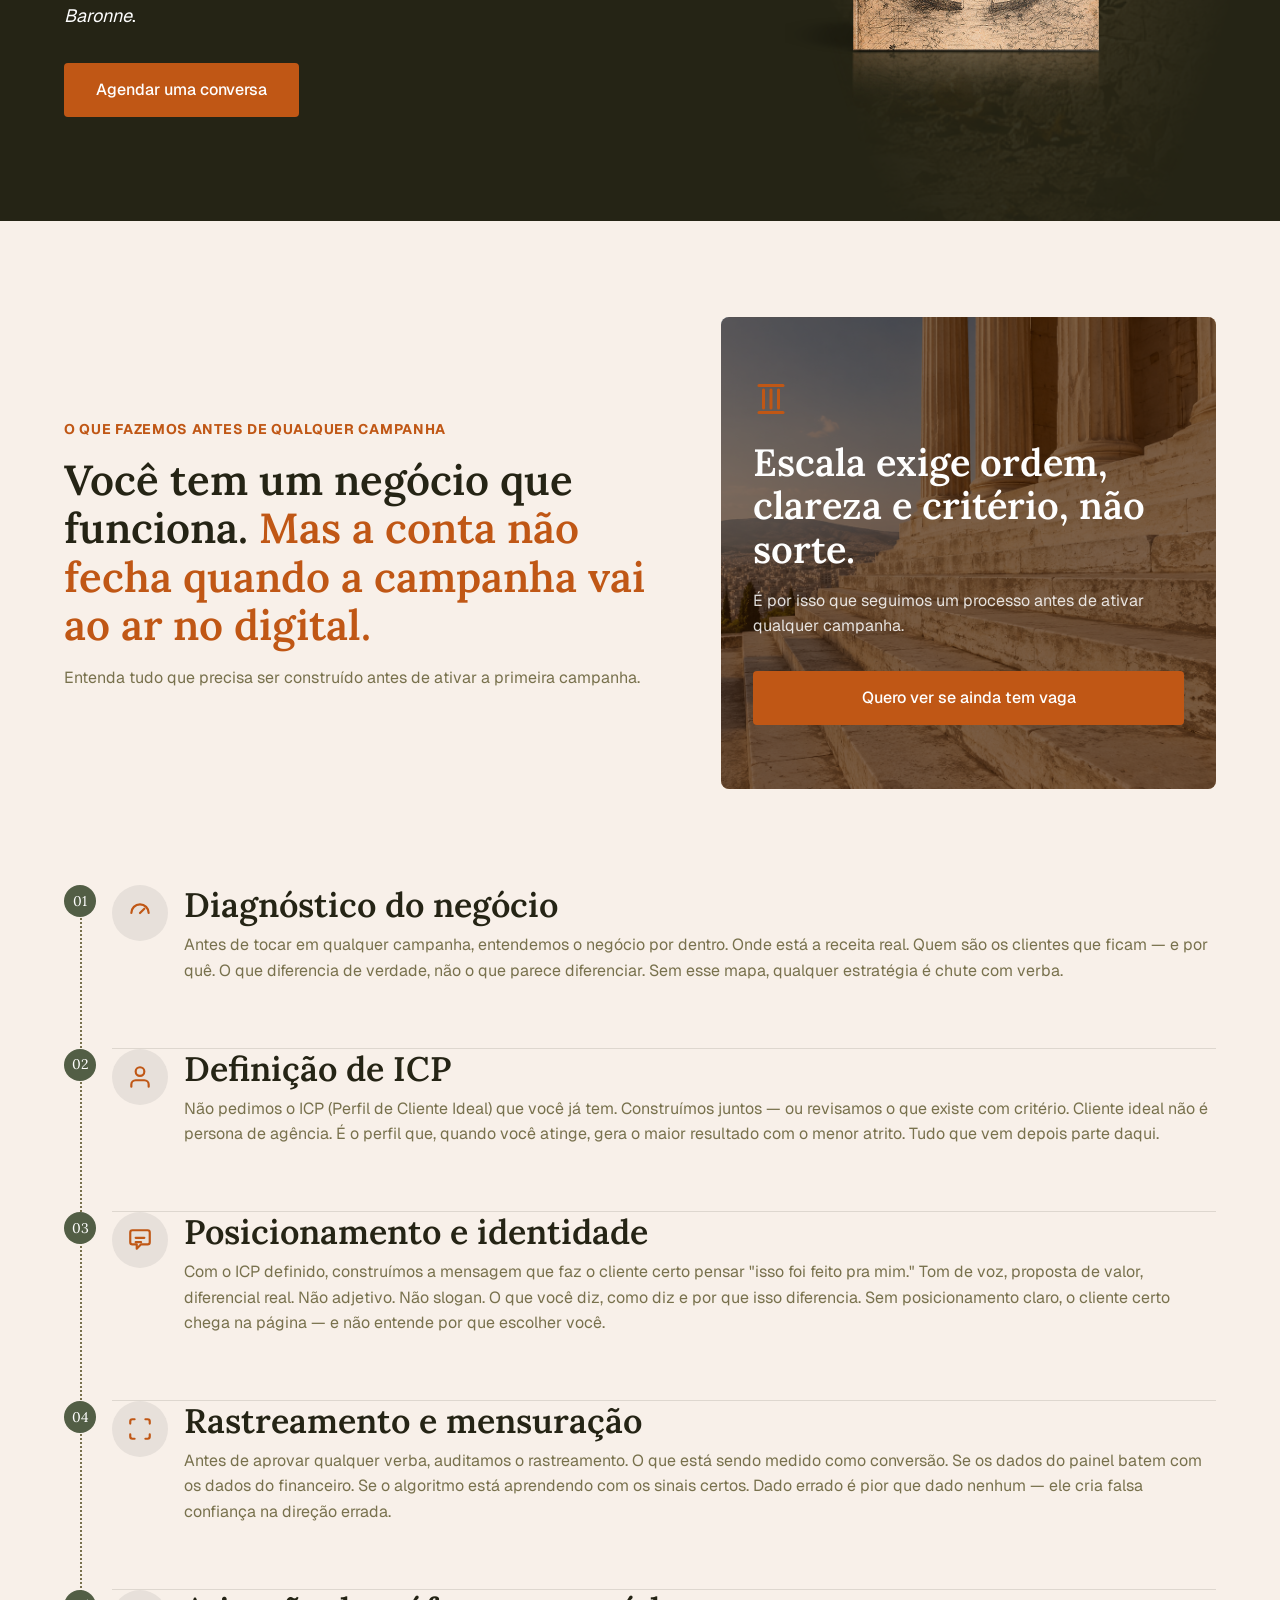
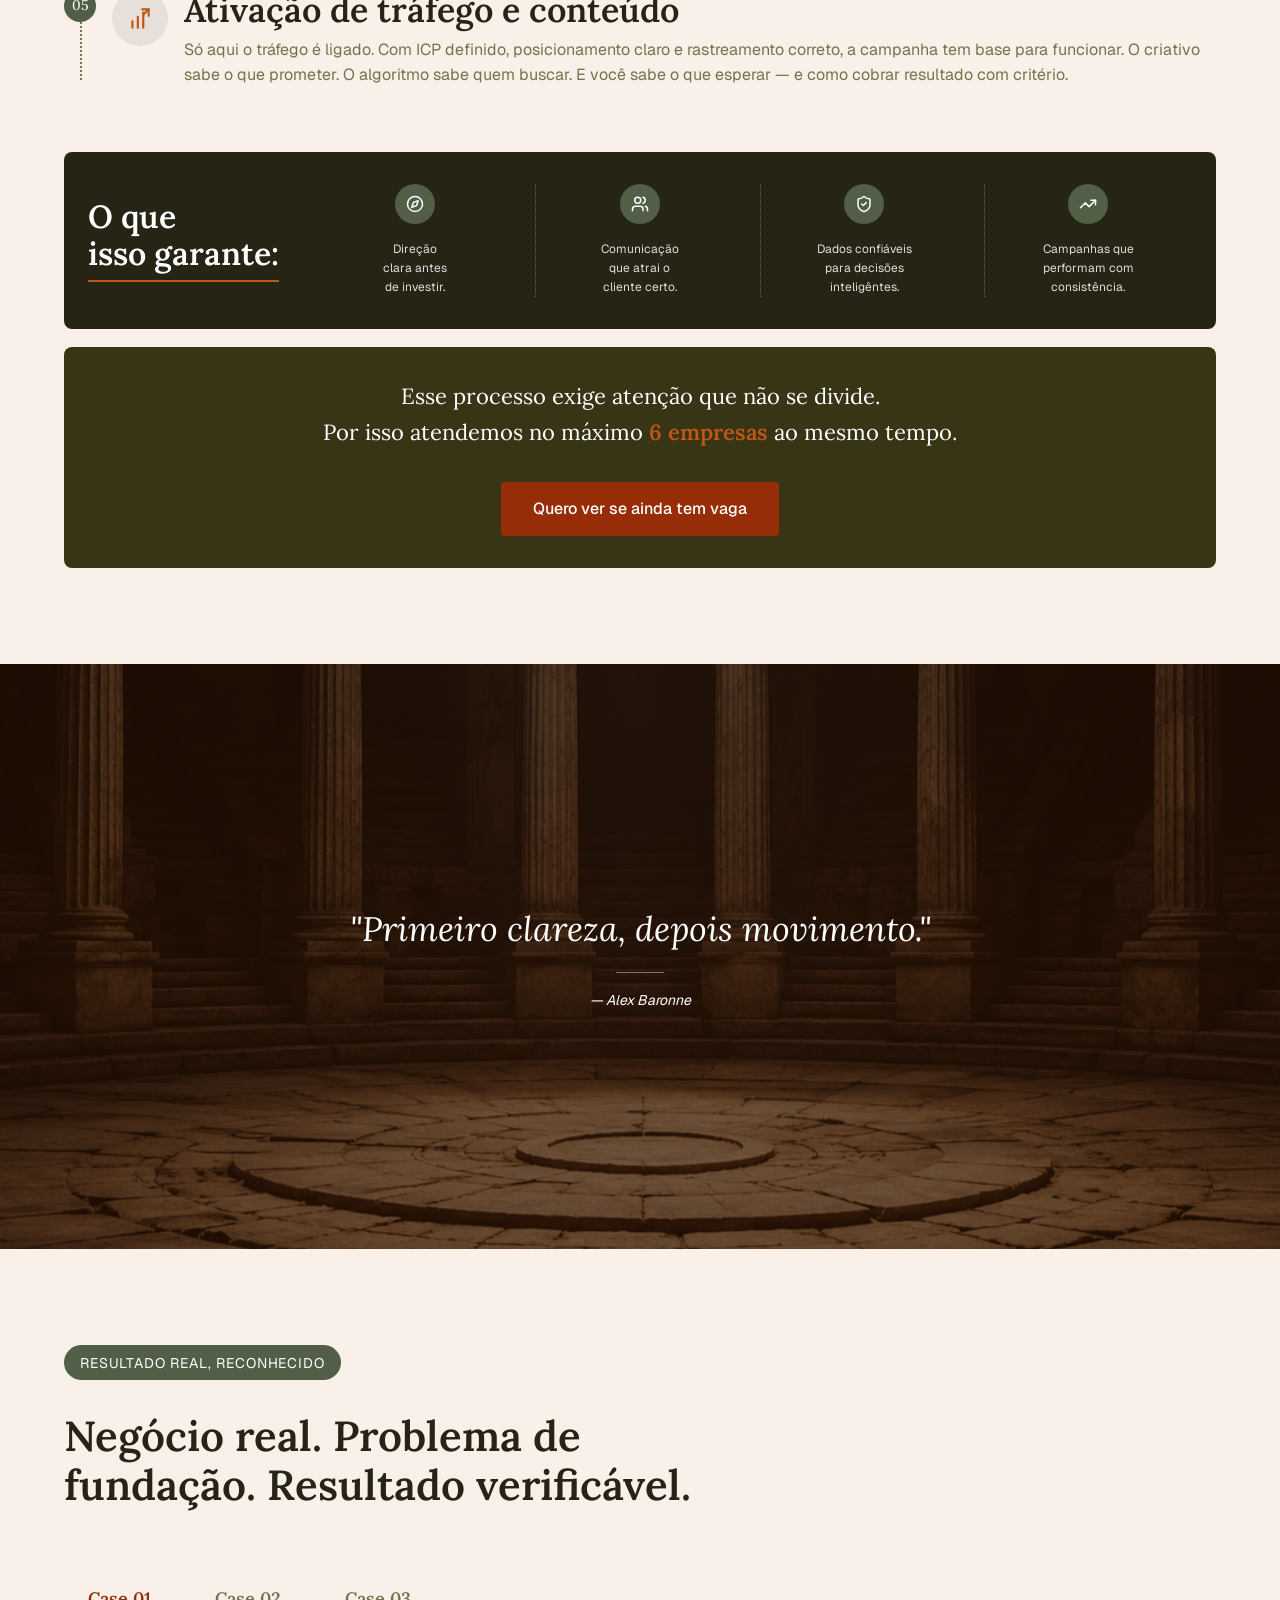
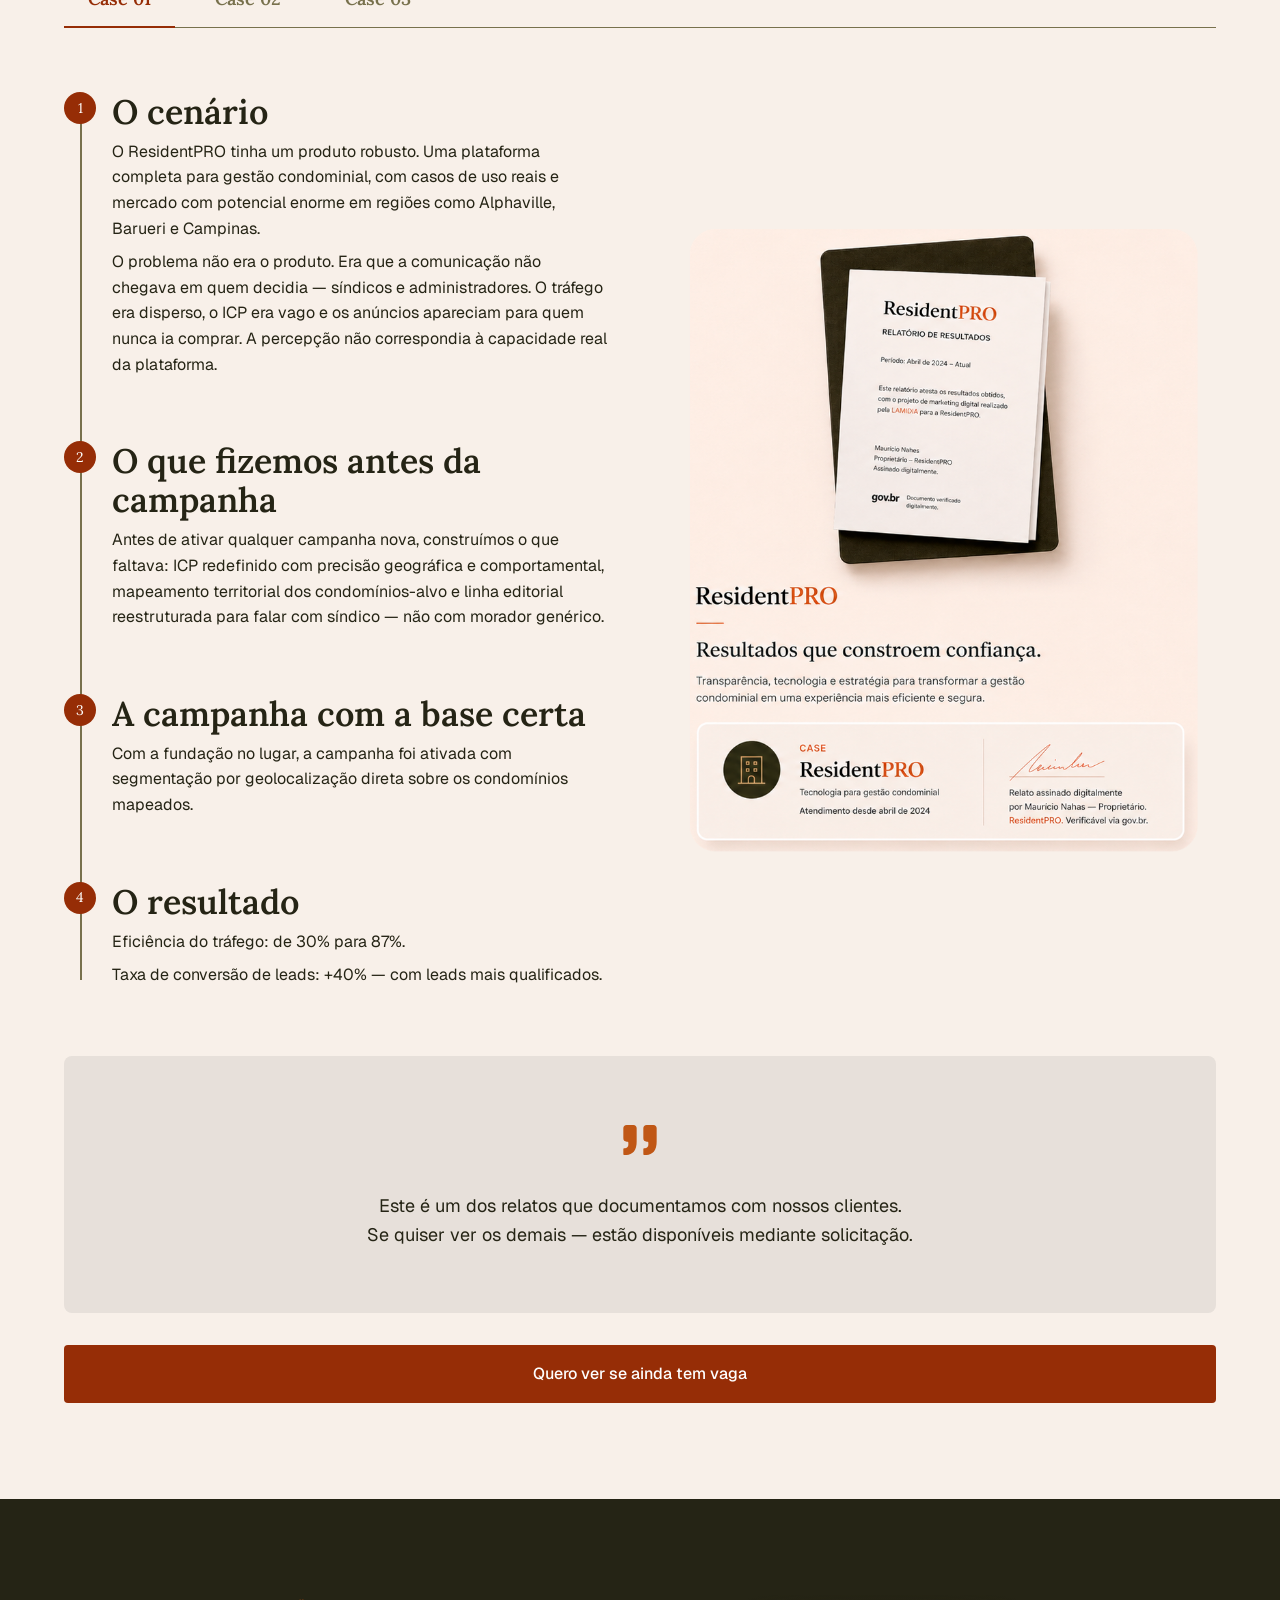
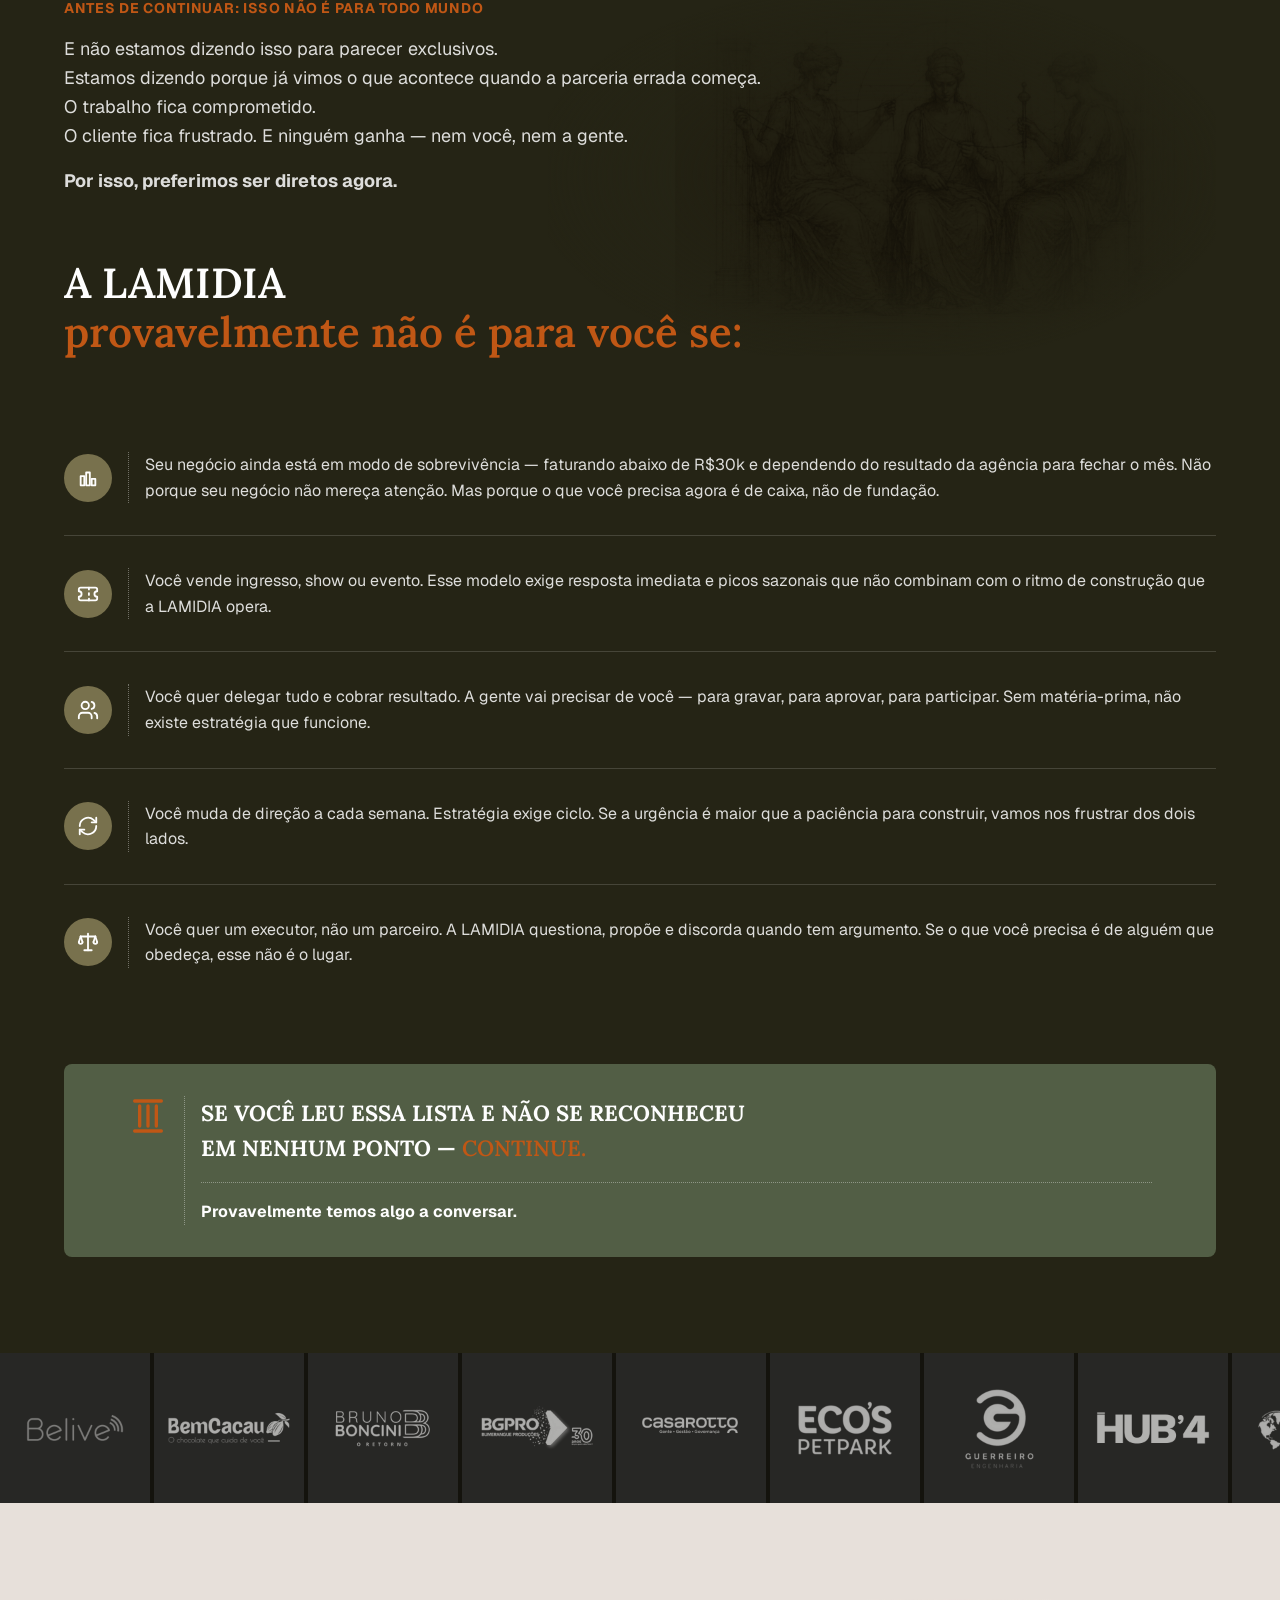
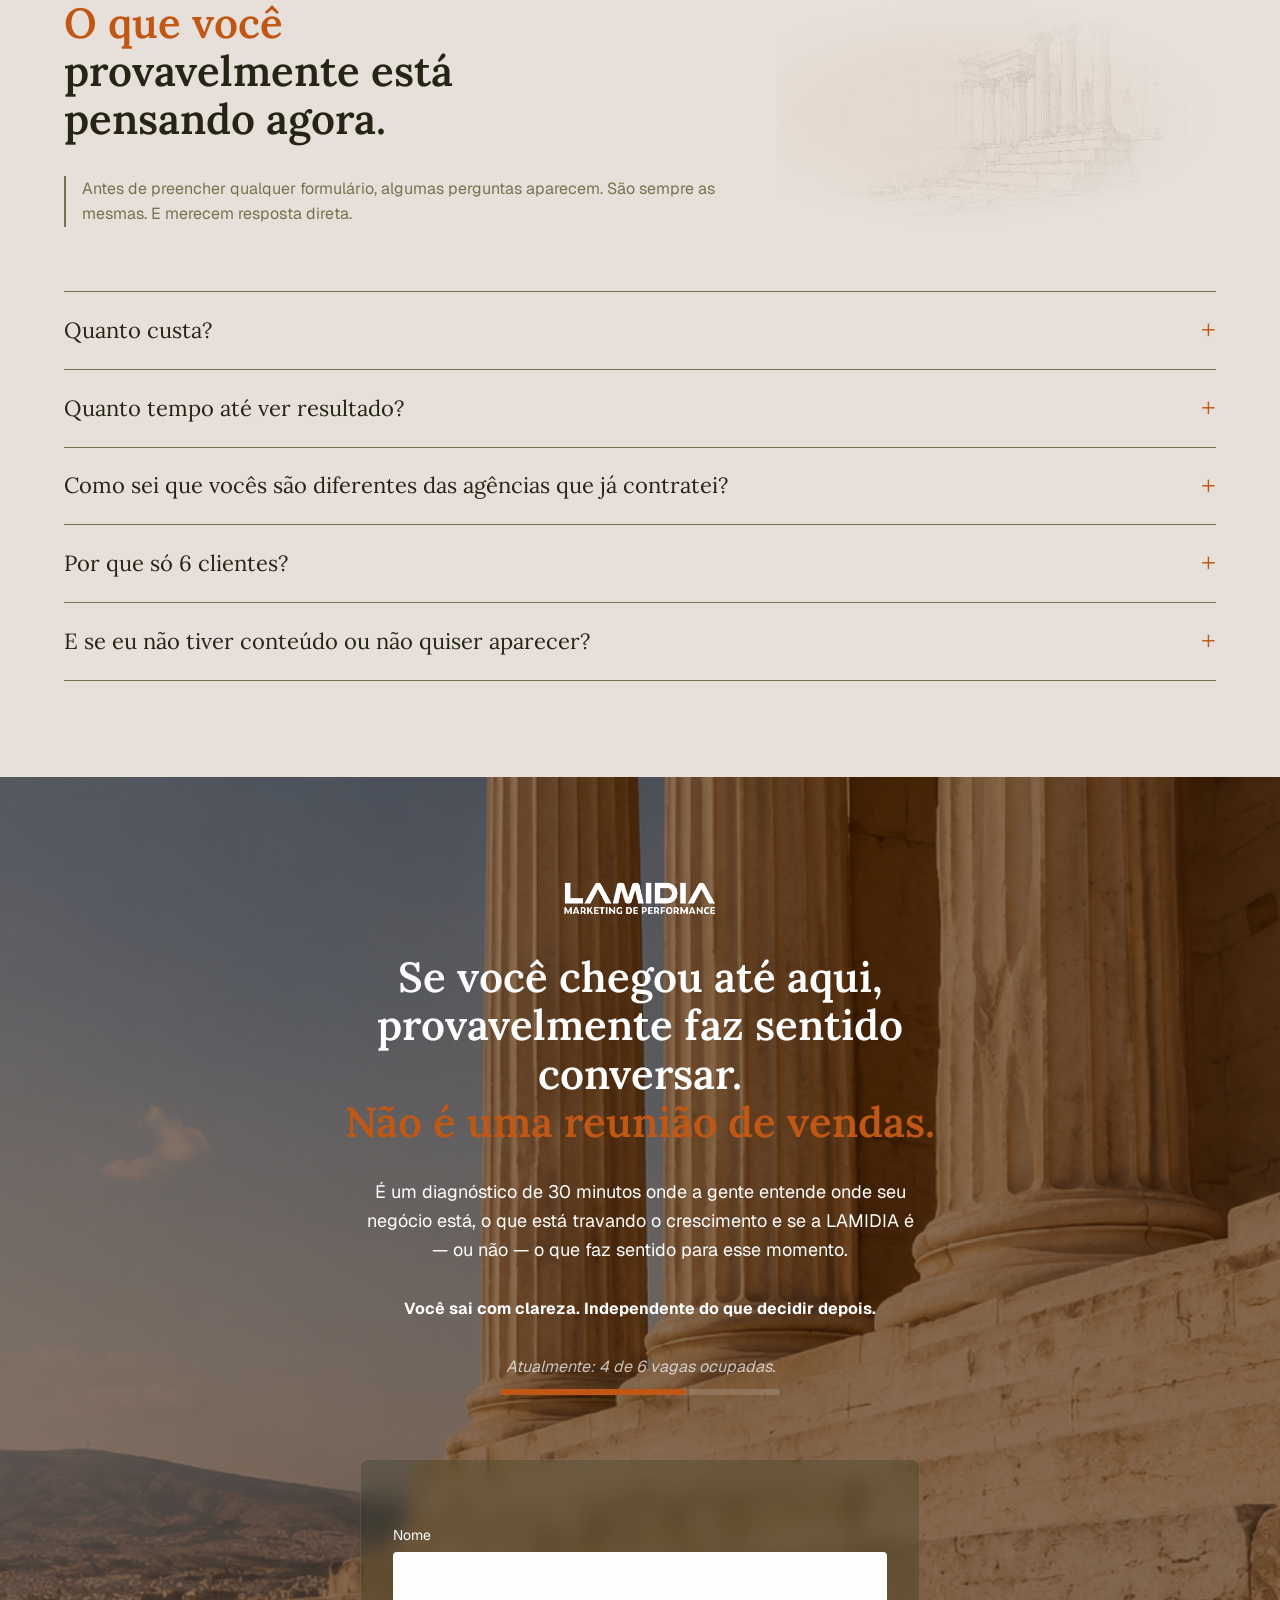
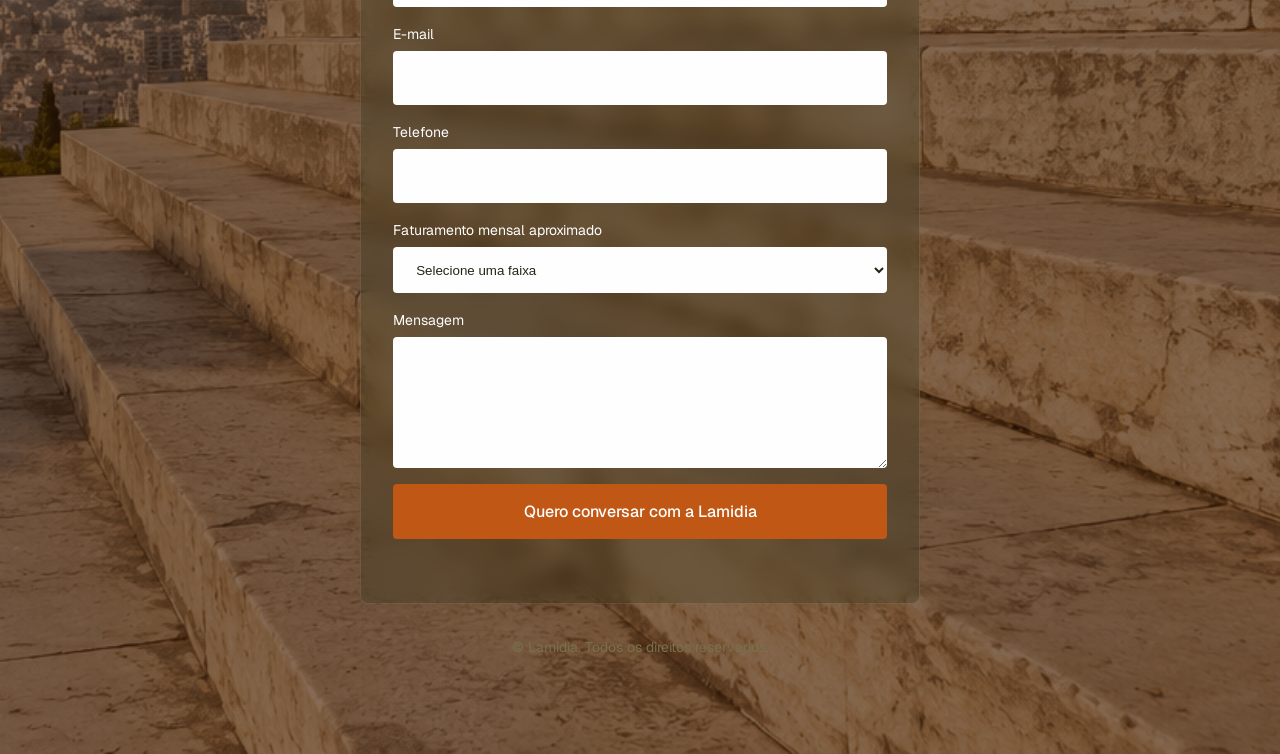
==== commit ca469d4f: "Ajusta destaques da primeira dobra" ====
--- a/index.html
+++ b/index.html
@@ -63,6 +63,8 @@
             <h1 class="hero__headline">Seu negócio já provou que funciona. Então porque o tráfego não vira venda?</h1>
 
             <p class="hero__lead p1">O problema não é a campanha. É a fundação que ninguém estruturou antes de ativá-la. A <span class="text-accent">LAMIDIA</span> começa por aqui.</p>
+
+            <h2 class="hero__recognition">Ser visto é diferente de ser reconhecido</h2>
 
             <div class="hero__scarcity">
               <svg class="icon" viewBox="0 0 24 24" fill="none" stroke="currentColor" stroke-width="2" stroke-linecap="round" stroke-linejoin="round" aria-hidden="true">
--- a/style.css
+++ b/style.css
@@ -243,7 +243,7 @@
 }
 
 .site-header__logo img {
-  height: 40px;
+  height: 24px;
   width: auto;
 }
 
@@ -313,7 +313,18 @@
 
 .hero__lead {
   max-width: 560px;
+  margin-bottom: var(--space-sm);
+}
+
+.hero__recognition {
+  max-width: 560px;
   margin-bottom: var(--space-md);
+  color: var(--color-orange-cta);
+  font-family: var(--font-heading);
+  font-size: 1.4625rem;
+  font-weight: 600;
+  line-height: 1.15;
+  white-space: nowrap;
 }
 
 .text-accent {
@@ -378,17 +389,21 @@
   transform: translate(-50%, -50%);
   width: 64px;
   height: 64px;
+  padding: 0;
+  aspect-ratio: 1;
   border-radius: 50%;
   background-color: rgba(254, 254, 254, 0.9);
   color: var(--color-black-brown);
+  opacity: 0.3;
   display: flex;
   align-items: center;
   justify-content: center;
-  transition: background-color 0.2s ease, transform 0.2s ease;
+  transition: background-color 0.2s ease, opacity 0.2s ease, transform 0.2s ease;
 }
 
 .hero__video-play:hover {
   background-color: var(--color-white);
+  opacity: 0.6;
   transform: translate(-50%, -50%) scale(1.05);
 }
 
@@ -1979,7 +1994,7 @@
   }
 
   .site-header__logo img {
-    height: 30px;
+    height: 18px;
   }
 
   .site-header__inner .btn--cta {
@@ -1998,11 +2013,17 @@
   }
 
   .hero__lead,
+  .hero__recognition,
   .hero__scarcity,
   .hero__form {
     max-width: 100%;
   }
 
+  .hero__recognition {
+    font-size: 1.125rem;
+    white-space: normal;
+  }
+
   .hero__form {
     flex-direction: column;
   }
